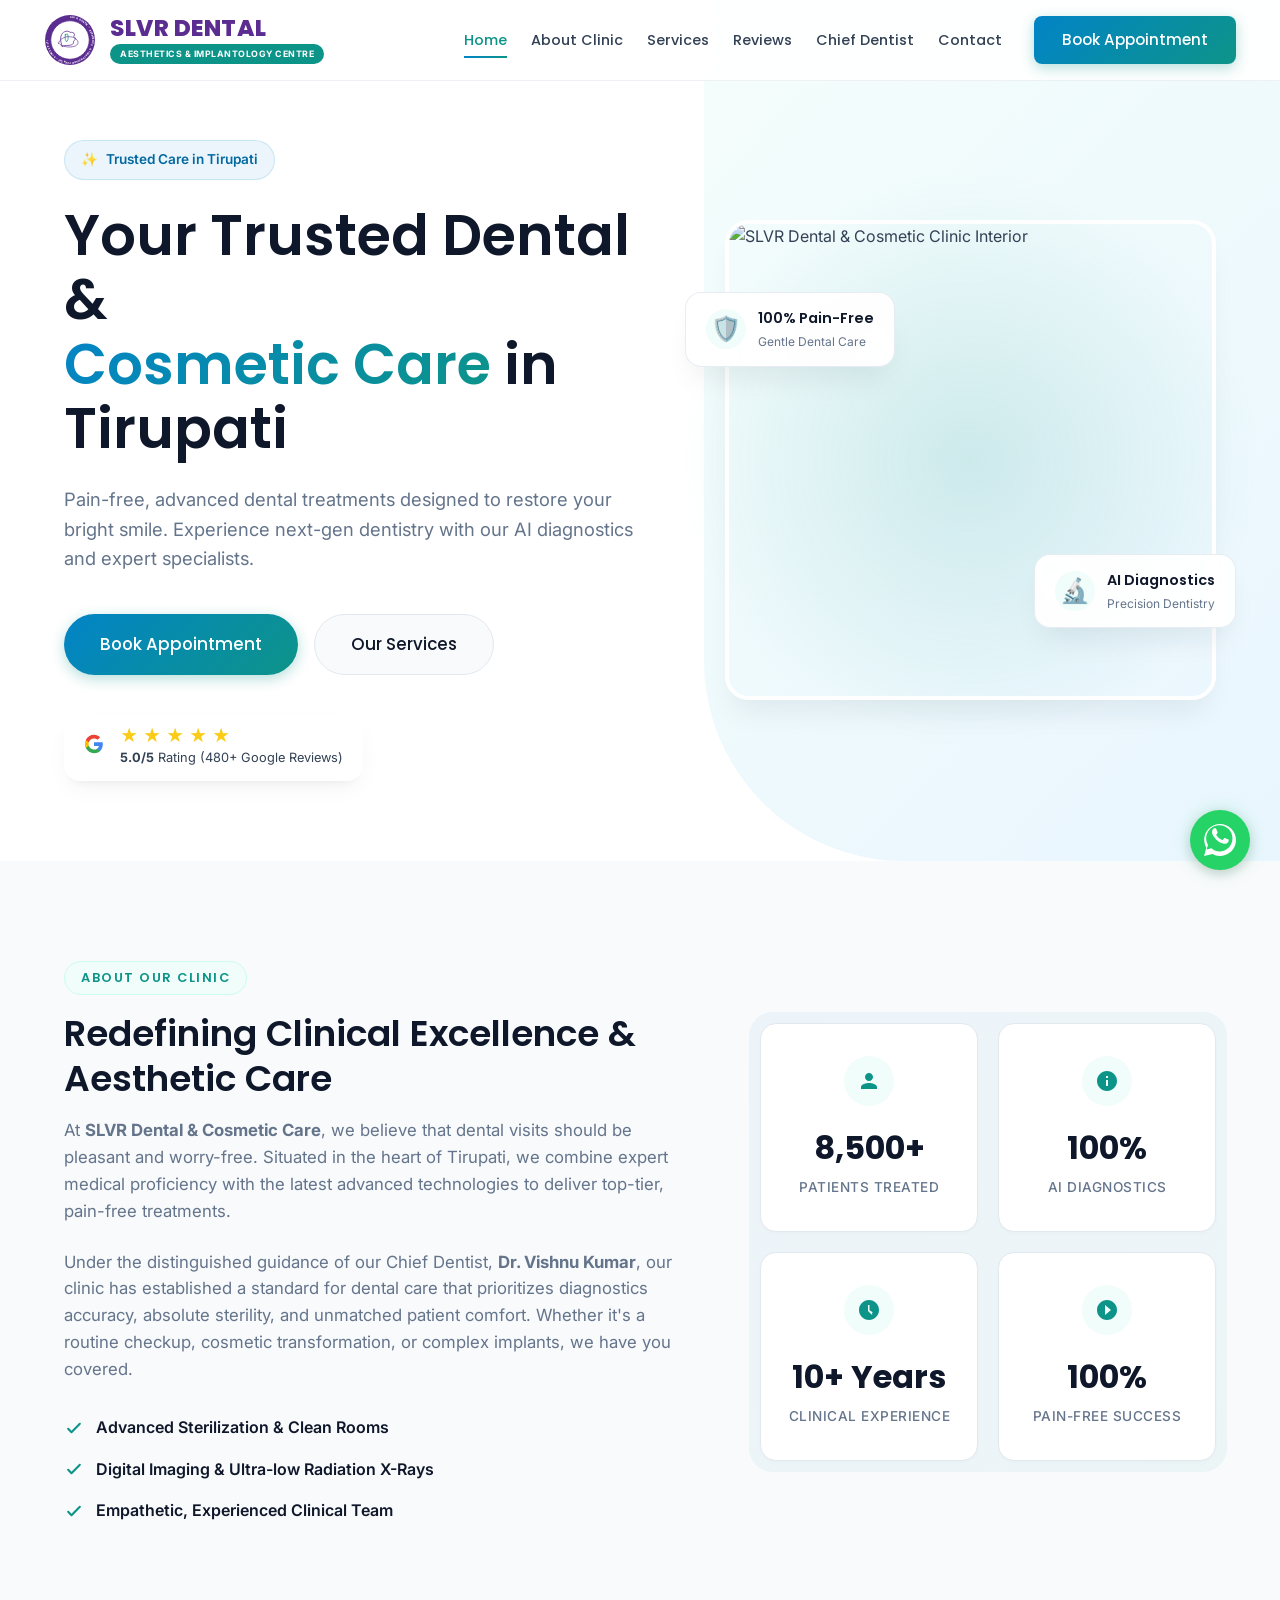
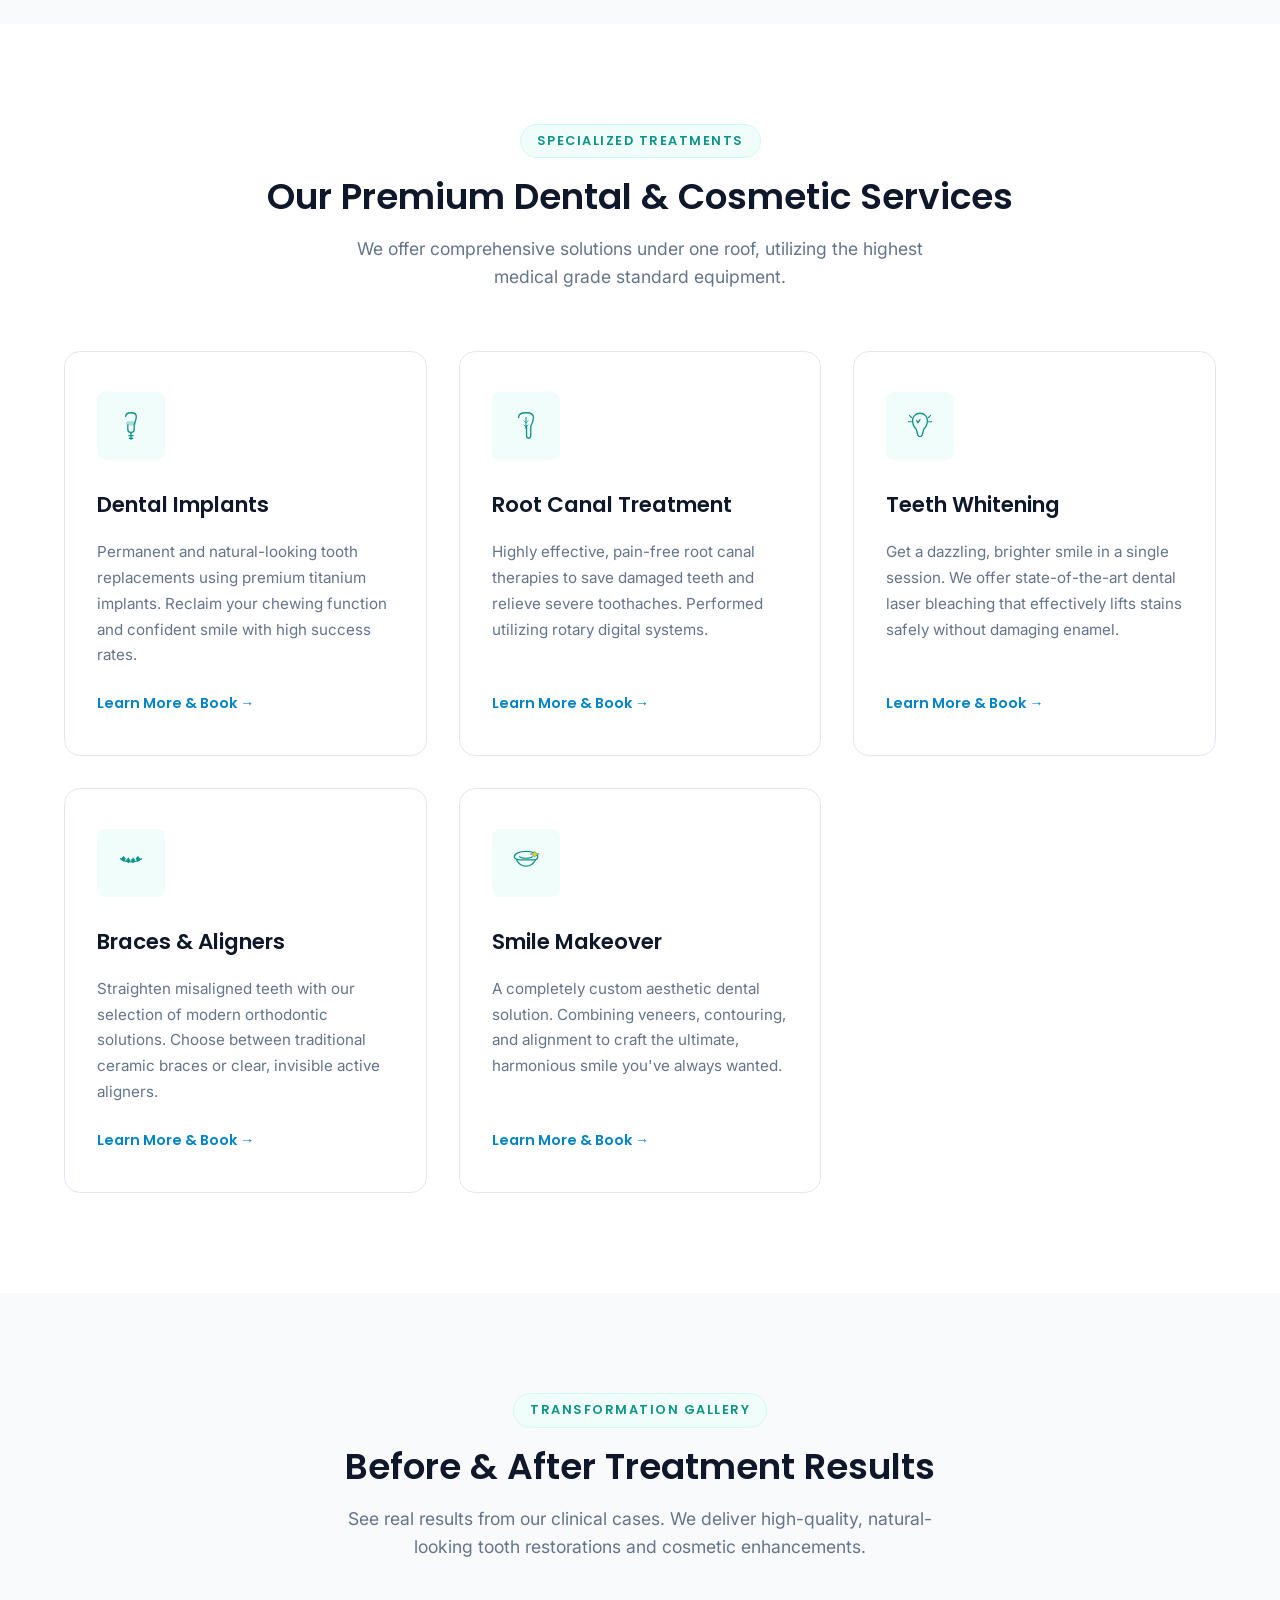
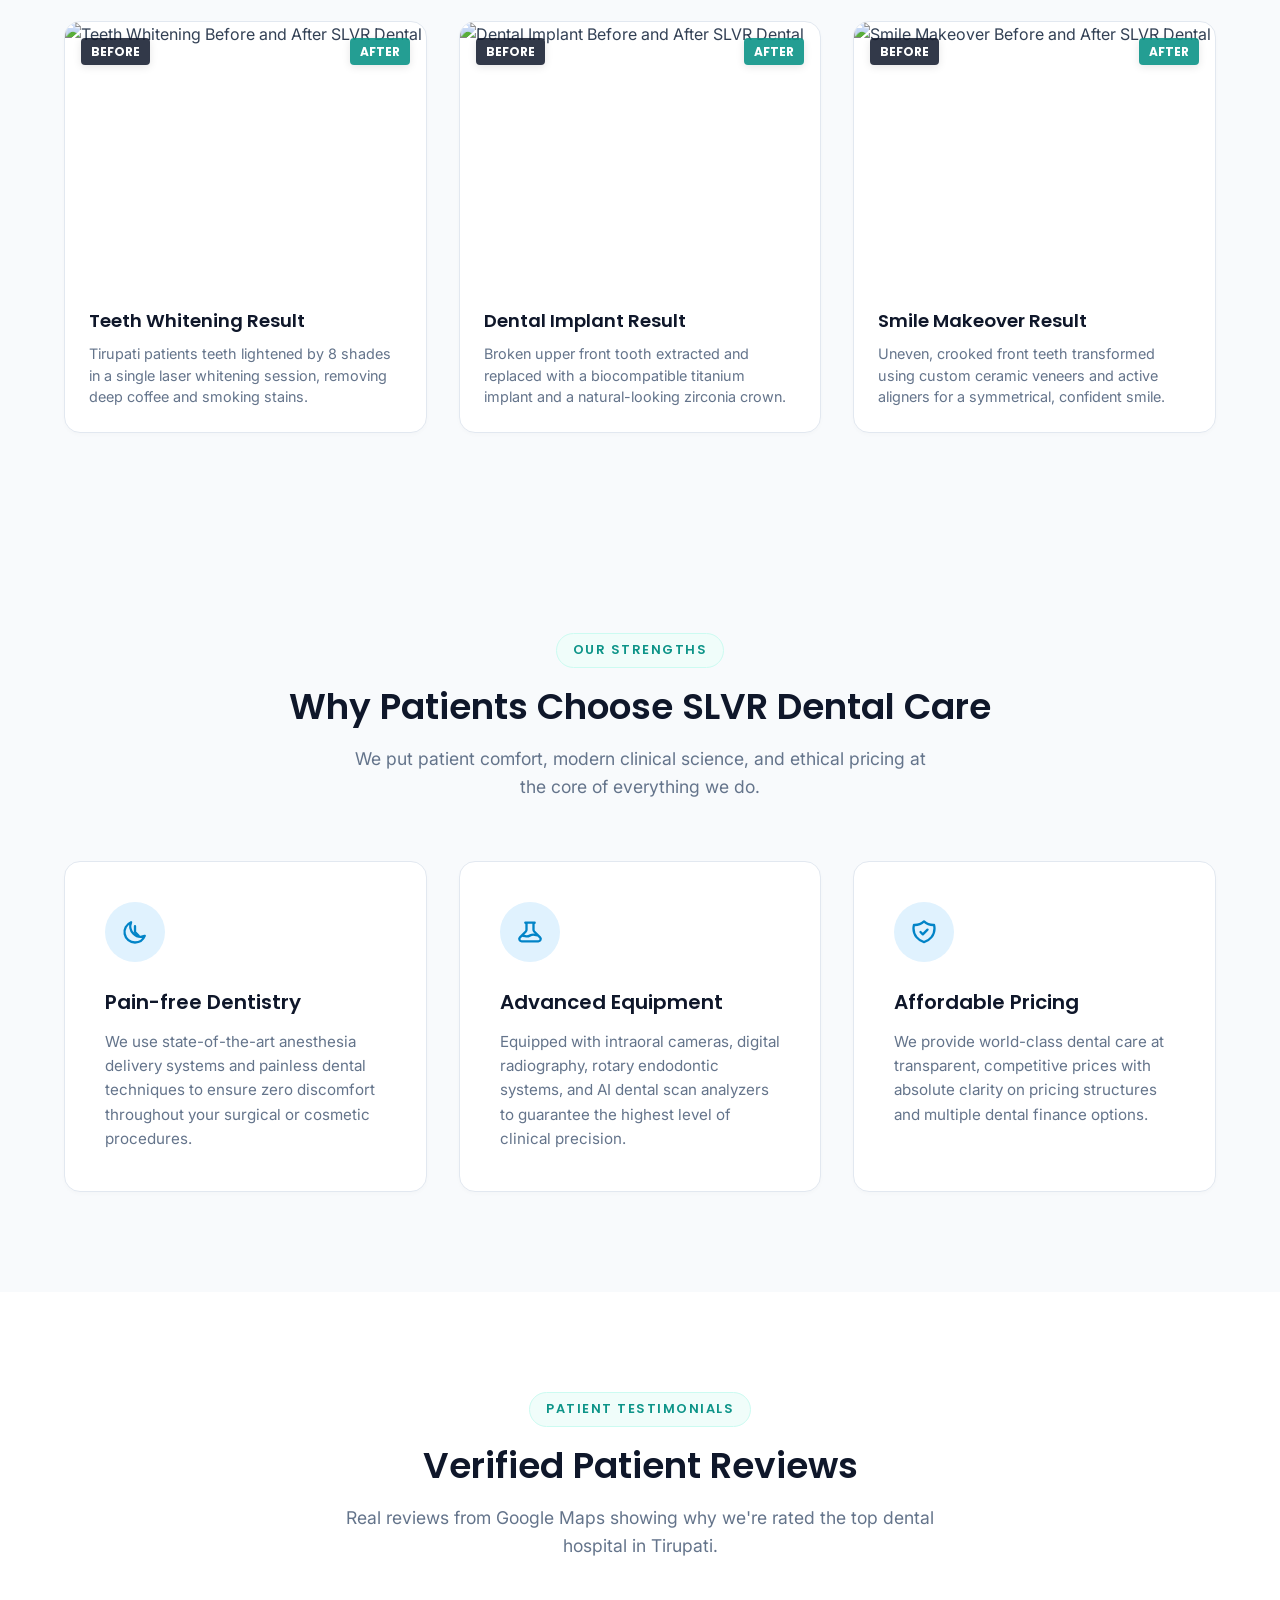
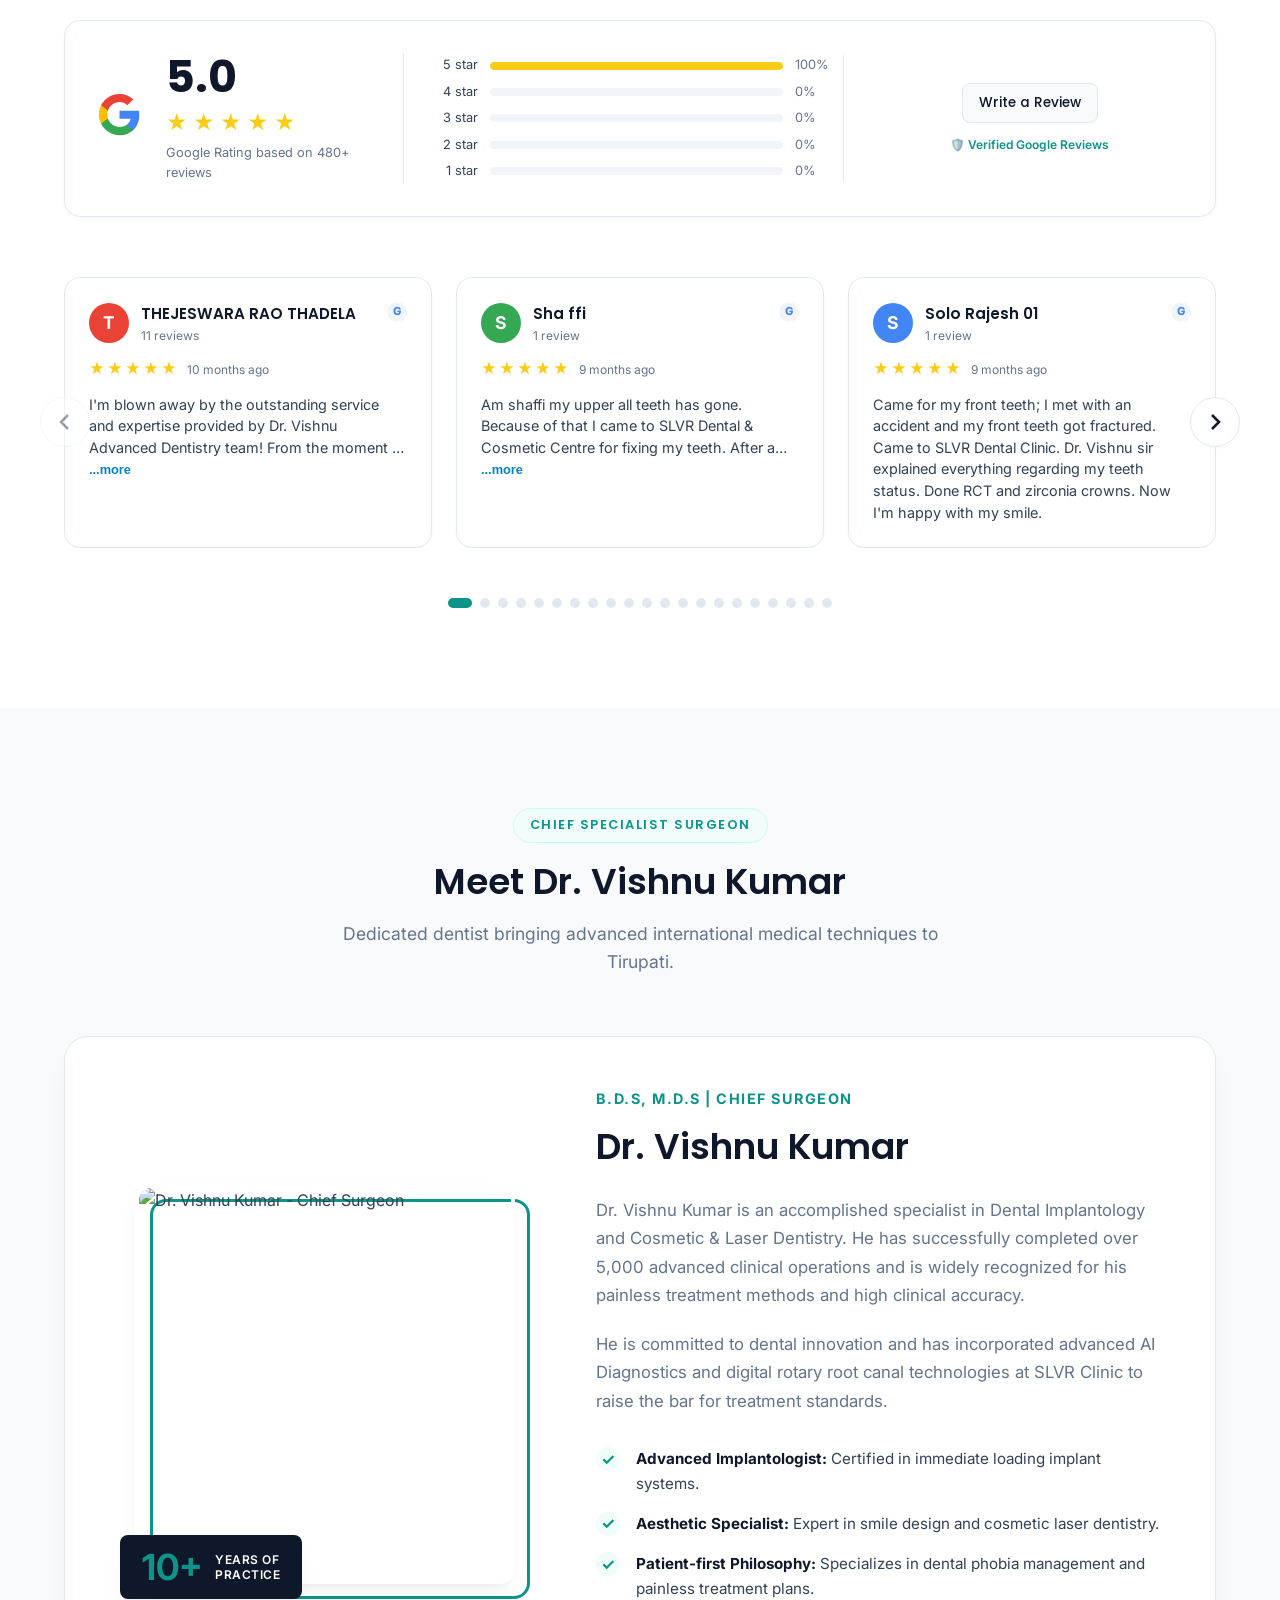
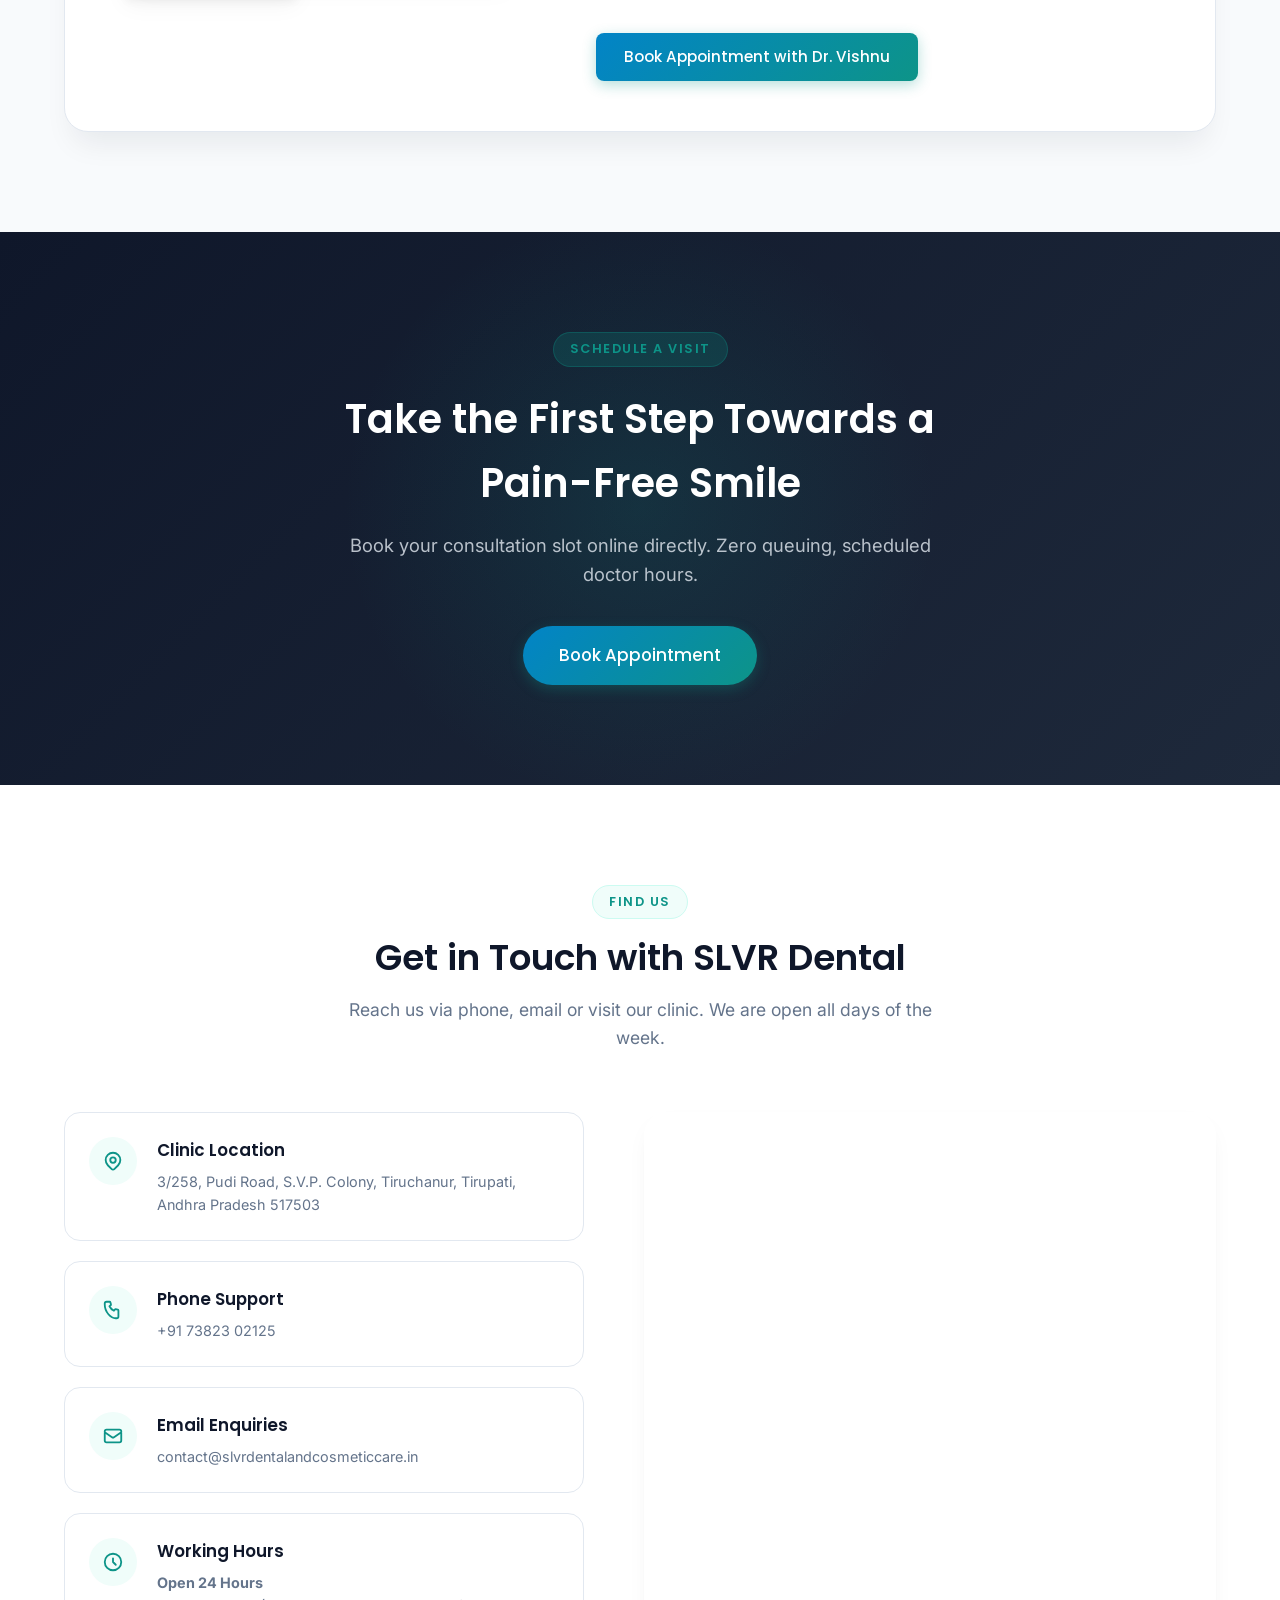
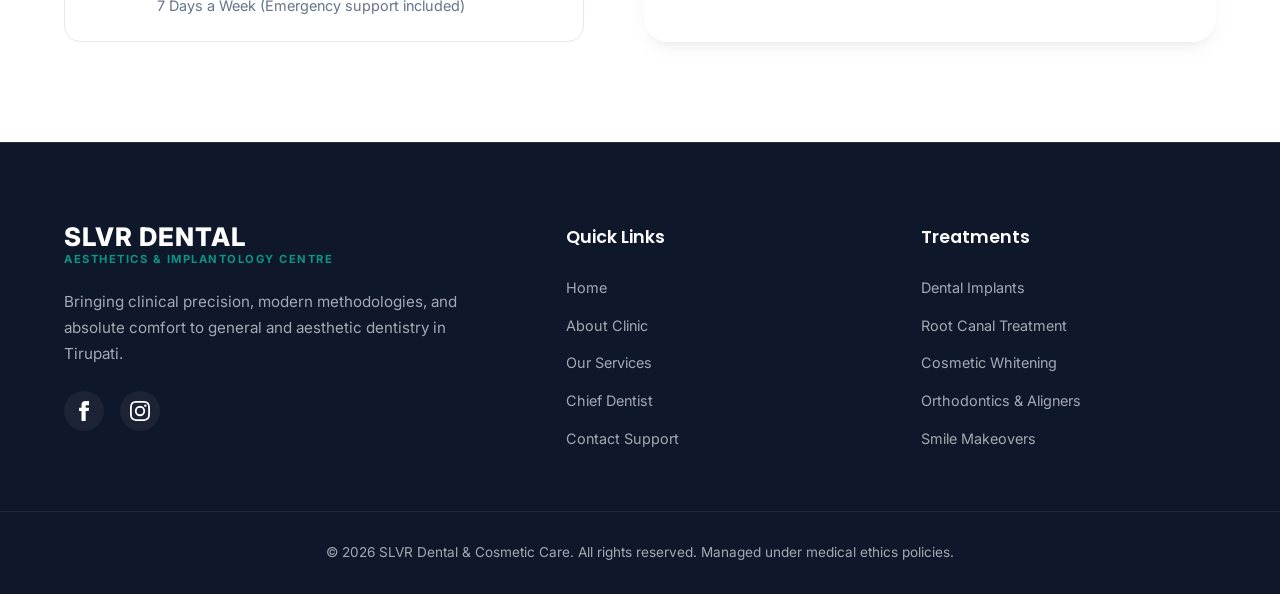
==== index.html @ 088e9ba4 "Add files via upload" ====
<!DOCTYPE html>
<html lang="en">
<head>
    <meta charset="UTF-8">
    <meta name="viewport" content="width=device-width, initial-scale=1.0">
    <title>Best Dental Clinic in Tirupati | SLVR Dental & Cosmetic Care</title>
    
    <!-- SEO Meta Tags -->
    <meta name="description" content="Looking for the best dentist in Tirupati? SLVR Dental and Cosmetic Care provides advanced dental implants, pain-free root canals, teeth whitening, and smile makeovers under Chief Dentist Dr. Vishnu Kumar. Book an appointment today!">
    <meta name="keywords" content="dentist in tirupati, best dental clinic in tirupati, cosmetic dentist near me, teeth whitening tirupati, root canal treatment tirupati, dental implants tirupati, SLVR dental care, Dr Vishnu Kumar, dental hospital tiruchanur">
    <meta name="author" content="SLVR Dental & Cosmetic Care">
    <link rel="canonical" href="https://slvrdentalandcosmeticcare.in/">

    <!-- Open Graph / Facebook -->
    <meta property="og:type" content="website">
    <meta property="og:url" content="https://slvrdentalandcosmeticcare.in/">
    <meta property="og:title" content="Best Dental Clinic in Tirupati | SLVR Dental & Cosmetic Care">
    <meta property="og:description" content="Restore your bright, confident smile with Dr. Vishnu Kumar. Get advanced, pain-free root canal treatment, dental implants, teeth whitening, and cosmetic care in Tirupati.">
    <meta property="og:image" content="assets/images/hero_clinic.png">

    <!-- Twitter -->
    <meta property="twitter:card" content="summary_large_image">
    <meta property="twitter:url" content="https://slvrdentalandcosmeticcare.in/">
    <meta property="twitter:title" content="Best Dental Clinic in Tirupati | SLVR Dental & Cosmetic Care">
    <meta property="twitter:description" content="Restore your bright, confident smile with Dr. Vishnu Kumar. Get advanced, pain-free root canal treatment, dental implants, teeth whitening, and cosmetic care in Tirupati.">
    <meta property="twitter:image" content="assets/images/hero_clinic.png">

    <!-- Google Fonts -->
    <link rel="preconnect" href="https://fonts.googleapis.com">
    <link rel="preconnect" href="https://fonts.gstatic.com" crossorigin>
    <link href="https://fonts.googleapis.com/css2?family=Inter:wght@300;400;500;600;700&family=Poppins:wght@300;400;500;600;700;800&display=swap" rel="stylesheet">

    <!-- Theme Color for Browser -->
    <meta name="theme-color" content="#0d9488">

    <!-- Favicon Mock -->
    <link rel="icon" type="image/png" href="data:image/svg+xml,%3Csvg xmlns='http://www.w3.org/2000/svg' viewBox='0 0 24 24' fill='%230d9488'%3E%3Cpath d='M12 2C6.48 2 2 6.48 2 12s4.48 10 10 10 10-4.48 10-10S17.52 2 12 2zm-1 17.93c-3.95-.49-7-3.85-7-7.93 0-.62.08-1.21.21-1.79L9 15v1c0 1.1.9 2 2 2v1.93zm6.9-2.53c-.26-.81-1-1.4-1.9-1.4h-1v-3c0-.55-.45-1-1-1h-6v-2h2c.55 0 1-.45 1-1V7h2c1.1 0 2-.9 2-2v-.41c2.93 1.19 5 4.06 5 7.41 0 2.08-.8 3.97-2.1 5.39z'/%3E%3C/svg%3E">

    <!-- CSS Stylesheet -->
    <link rel="stylesheet" href="styles.css">

    <!-- JSON-LD LocalBusiness Schema Markup for Local SEO -->
    <script type="application/ld+json">
    {
      "@context": "https://schema.org",
      "@type": "Dentist",
      "name": "SLVR Dental and Cosmetic Care",
      "image": "https://slvrdentalandcosmeticcare.in/assets/images/hero_clinic.png",
      "@id": "https://slvrdentalandcosmeticcare.in/#dentist",
      "url": "https://slvrdentalandcosmeticcare.in/",
      "telephone": "+91 73823 02125",
      "priceRange": "$$",
      "address": {
        "@type": "PostalAddress",
        "streetAddress": "3/258, Pudi Road, S.V.P. Colony, Tiruchanur",
        "addressLocality": "Tirupati",
        "addressRegion": "Andhra Pradesh",
        "postalCode": "517503",
        "addressCountry": "IN"
      },
      "geo": {
        "@type": "GeoCoordinates",
        "latitude": 13.6185897,
        "longitude": 79.4449836
      },
      "openingHoursSpecification": {
        "@type": "OpeningHoursSpecification",
        "dayOfWeek": [
          "Monday",
          "Tuesday",
          "Wednesday",
          "Thursday",
          "Friday",
          "Saturday",
          "Sunday"
        ],
        "opens": "00:00",
        "closes": "23:59"
      },
      "sameAs": [
        "https://www.facebook.com/slvrdental",
        "https://www.instagram.com/slvrdental"
      ]
    }
    </script>
</head>
<body>

    <!-- Header / Sticky Navbar -->
    <header class="navbar-header" id="navbar">
        <div class="nav-container">
            <a href="#home" class="logo-brand" id="logo-link">
                <!-- SVG Custom Professional Seal Logo -->
                <svg class="logo-icon" viewBox="0 0 100 100" xmlns="http://www.w3.org/2000/svg">
                    <defs>
                        <!-- Perfect circle path for text path -->
                        <path id="logo-text-path" d="M 50,8 A 42,42 0 1,1 49.9,8" fill="none" />
                    </defs>
                    
                    <!-- Outer purple border ring -->
                    <circle cx="50" cy="50" r="48" fill="#5c2d91" />
                    
                    <!-- Inner white circle for drawing area -->
                    <circle cx="50" cy="50" r="37" fill="#ffffff" stroke="#5c2d91" stroke-width="1.5" />
                    
                    <!-- Circular text inside purple ring -->
                    <text font-family="'Poppins', sans-serif" font-size="4.95" font-weight="700" fill="#ffffff" letter-spacing="0.45">
                        <textPath href="#logo-text-path" startOffset="0%">SLVR DENTAL • AESTHETICS & IMPLANTOLOGY CENTRE • SINCE 2017 •</textPath>
                    </text>
                    
                    <!-- Combined Profile + Tooth + Swoosh Logo Art -->
                    <g transform="translate(1, 0)">
                        <!-- Profile Silhouette -->
                        <path d="M 34,62 C 32.5,58 31,53 31,48 C 31,39 36,33 44,33 C 46,33 48,34.5 50,35.5 C 52,34.5 54.5,35.5 56.5,37 C 58,39 58,41.5 56,43 C 58,44 59,46 59,48 C 59,50 57,51.5 55.5,52.5 C 56.5,54.5 55.5,56.5 54,58 C 52.5,59.5 48.5,60.5 45,60.5 C 41,60.5 38,60.5 34,62 Z" fill="none" stroke="#5c2d91" stroke-width="1.5" stroke-linecap="round" stroke-linejoin="round" />
                        <!-- Tooth contour inside -->
                        <path d="M 40,40 C 40,38.5 41.5,38.5 42.5,39 C 43.5,38.5 45,38.5 45,40 C 45,43.5 46,46 45,49 C 44.5,51 43.5,52 42.5,53.5 C 41.5,52 40.5,51 40,49 C 39.5,46 40,43.5 40,40 Z" fill="none" stroke="#0d9488" stroke-width="1.5" stroke-linecap="round" stroke-linejoin="round" />
                        <!-- Wrapping Swoosh orbiting front of face -->
                        <path d="M 27,56 C 29,48 40.5,41 53.5,44.5 C 65,48 68.5,57.5 59,61.5 C 49.5,65.5 32.5,63.5 27,56 Z" fill="none" stroke="#5c2d91" stroke-width="1.2" stroke-linecap="round" />
                    </g>
                </svg>
                <div class="logo-text">
                    <span class="logo-main">SLVR DENTAL</span>
                    <span class="logo-sub">Aesthetics & Implantology Centre</span>
                </div>
            </a>

            <!-- Mobile Hamburger Menu Button -->
            <button class="nav-toggle-btn" id="nav-toggle" aria-label="Toggle Menu">
                <span class="hamburger-line"></span>
                <span class="hamburger-line"></span>
                <span class="hamburger-line"></span>
            </button>

            <!-- Navigation Links -->
            <nav class="nav-menu" id="nav-menu">
                <ul class="nav-list">
                    <li><a href="index.html" class="nav-link active">Home</a></li>
                    <li><a href="about.html" class="nav-link">About Clinic</a></li>
                    <li><a href="services.html" class="nav-link">Services</a></li>
                    <li><a href="index.html#reviews" class="nav-link">Reviews</a></li>
                    <li><a href="about.html#doctor" class="nav-link">Chief Dentist</a></li>
                    <li><a href="contact.html" class="nav-link">Contact</a></li>
                </ul>
                <div class="nav-cta">
                    <a href="https://medicares.me/appointments.html?doctorId=doctor-001" class="btn btn-primary nav-book-btn" id="nav-cta-btn">Book Appointment</a>
                </div>
            </nav>
        </div>
    </header>

    <!-- Main Content -->
    <main>
        
        <!-- Hero Section -->
        <section id="home" class="hero-section">
            <div class="container hero-container">
                <div class="hero-content">
                    <div class="hero-badge fade-in-up">
                        <span class="badge-icon">✨</span> Trusted Care in Tirupati
                    </div>
                    <h1 class="hero-title fade-in-up delay-1">
                        Your Trusted Dental & <br><span class="highlight-text">Cosmetic Care</span> in Tirupati
                    </h1>
                    <p class="hero-subtitle fade-in-up delay-2">
                        Pain-free, advanced dental treatments designed to restore your bright smile. Experience next-gen dentistry with our AI diagnostics and expert specialists.
                    </p>
                    <div class="hero-actions fade-in-up delay-3">
                        <a href="https://medicares.me/appointments.html?doctorId=doctor-001" class="btn btn-primary btn-large ripple" id="hero-cta-btn">Book Appointment</a>
                        <a href="#services" class="btn btn-secondary btn-large">Our Services</a>
                    </div>
                    <!-- Google reviews preview badge in Hero -->
                    <div class="hero-rating-badge fade-in-up delay-4">
                        <div class="google-mini-logo">
                            <svg viewBox="0 0 24 24" width="20" height="20" xmlns="http://www.w3.org/2000/svg">
                                <path d="M22.56 12.25c0-.78-.07-1.53-.2-2.25H12v4.26h5.92c-.26 1.37-1.04 2.53-2.21 3.31v2.77h3.57c2.08-1.92 3.28-4.74 3.28-8.09z" fill="#4285F4"/>
                                <path d="M12 23c2.97 0 5.46-.98 7.28-2.66l-3.57-2.77c-.98.66-2.23 1.06-3.71 1.06-2.86 0-5.29-1.93-6.16-4.53H2.18v2.84C3.99 20.53 7.7 23 12 23z" fill="#34A853"/>
                                <path d="M5.84 14.09c-.22-.66-.35-1.36-.35-2.09s.13-1.43.35-2.09V7.06H2.18C1.43 8.55 1 10.22 1 12s.43 3.45 1.18 4.94l2.85-2.22.81-.63z" fill="#FBBC05"/>
                                <path d="M12 5.38c1.62 0 3.06.56 4.21 1.64l3.15-3.15C17.45 2.09 14.97 1 12 1 7.7 1 3.99 3.47 2.18 7.06l3.66 2.84c.87-2.6 3.3-4.52 6.16-4.52z" fill="#EA4335"/>
                            </svg>
                        </div>
                        <div class="mini-rating-info">
                            <div class="stars-container">
                                <span class="star-filled">★</span>
                                <span class="star-filled">★</span>
                                <span class="star-filled">★</span>
                                <span class="star-filled">★</span>
                                <span class="star-filled">★</span>
                            </div>
                            <span class="rating-text"><strong>5.0/5</strong> Rating (480+ Google Reviews)</span>
                        </div>
                    </div>
                </div>
                
                <div class="hero-image-wrapper fade-in-right">
                    <div class="hero-image-bg-glow"></div>
                    <div class="hero-image-container">
                        <!-- Generated high-end clinical photo -->
                        <img src="assets/images/hero_clinic.png" alt="SLVR Dental & Cosmetic Clinic Interior" class="hero-main-img">
                        <!-- Interactive floating badge overlay -->
                        <div class="floating-badge badge-1">
                            <span class="f-badge-icon">🛡️</span>
                            <div class="f-badge-text">
                                <h4>100% Pain-Free</h4>
                                <p>Gentle Dental Care</p>
                            </div>
                        </div>
                        <div class="floating-badge badge-2">
                            <span class="f-badge-icon">🔬</span>
                            <div class="f-badge-text">
                                <h4>AI Diagnostics</h4>
                                <p>Precision Dentistry</p>
                            </div>
                        </div>
                    </div>
                </div>
            </div>
        </section>

        <!-- About Section -->
        <section id="about" class="about-section scroll-reveal">
            <div class="container">
                <div class="about-grid">
                    <div class="about-text-content">
                        <span class="section-tag">About Our Clinic</span>
                        <h2 class="section-title">Redefining Clinical Excellence & Aesthetic Care</h2>
                        <p class="about-para">
                            At <strong>SLVR Dental & Cosmetic Care</strong>, we believe that dental visits should be pleasant and worry-free. Situated in the heart of Tirupati, we combine expert medical proficiency with the latest advanced technologies to deliver top-tier, pain-free treatments.
                        </p>
                        <p class="about-para">
                            Under the distinguished guidance of our Chief Dentist, <strong>Dr. Vishnu Kumar</strong>, our clinic has established a standard for dental care that prioritizes diagnostics accuracy, absolute sterility, and unmatched patient comfort. Whether it's a routine checkup, cosmetic transformation, or complex implants, we have you covered.
                        </p>
                        <div class="about-features">
                            <div class="about-feature-item">
                                <svg class="feat-icon" fill="none" stroke="currentColor" viewBox="0 0 24 24" xmlns="http://www.w3.org/2000/svg"><path stroke-linecap="round" stroke-linejoin="round" stroke-width="2.5" d="M5 13l4 4L19 7"></path></svg>
                                <span>Advanced Sterilization & Clean Rooms</span>
                            </div>
                            <div class="about-feature-item">
                                <svg class="feat-icon" fill="none" stroke="currentColor" viewBox="0 0 24 24" xmlns="http://www.w3.org/2000/svg"><path stroke-linecap="round" stroke-linejoin="round" stroke-width="2.5" d="M5 13l4 4L19 7"></path></svg>
                                <span>Digital Imaging & Ultra-low Radiation X-Rays</span>
                            </div>
                            <div class="about-feature-item">
                                <svg class="feat-icon" fill="none" stroke="currentColor" viewBox="0 0 24 24" xmlns="http://www.w3.org/2000/svg"><path stroke-linecap="round" stroke-linejoin="round" stroke-width="2.5" d="M5 13l4 4L19 7"></path></svg>
                                <span>Empathetic, Experienced Clinical Team</span>
                            </div>
                        </div>
                    </div>
                    
                    <div class="about-stats-container">
                        <div class="stats-card-bg"></div>
                        <div class="stats-grid">
                            <!-- Stat Item 1 -->
                            <div class="stat-card" data-stat-target="8500" data-stat-suffix="+">
                                <div class="stat-icon-wrapper">
                                    <svg viewBox="0 0 24 24" class="stat-icon" xmlns="http://www.w3.org/2000/svg">
                                        <path d="M12 12c2.21 0 4-1.79 4-4s-1.79-4-4-4-4 1.79-4 4 1.79 4 4 4zm0 2c-2.67 0-8 1.34-8 4v2h16v-2c0-2.66-5.33-4-8-4z" fill="currentColor"/>
                                    </svg>
                                </div>
                                <h3 class="stat-number">0</h3>
                                <p class="stat-title">Patients Treated</p>
                            </div>
                            
                            <!-- Stat Item 2 -->
                            <div class="stat-card" data-stat-target="100" data-stat-suffix="%">
                                <div class="stat-icon-wrapper">
                                    <svg viewBox="0 0 24 24" class="stat-icon" xmlns="http://www.w3.org/2000/svg">
                                        <path d="M12 2C6.48 2 2 6.48 2 12s4.48 10 10 10 10-4.48 10-10S17.52 2 12 2zm1 15h-2v-6h2v6zm0-8h-2V7h2v2z" fill="currentColor"/>
                                    </svg>
                                </div>
                                <h3 class="stat-number">0</h3>
                                <p class="stat-title">AI Diagnostics</p>
                            </div>
                            
                            <!-- Stat Item 3 -->
                            <div class="stat-card" data-stat-target="10" data-stat-suffix="+ Years">
                                <div class="stat-icon-wrapper">
                                    <svg viewBox="0 0 24 24" class="stat-icon" xmlns="http://www.w3.org/2000/svg">
                                        <path d="M11.99 2C6.47 2 2 6.48 2 12s4.47 10 9.99 10C17.52 22 22 17.52 22 12S17.52 2 11.99 2zm3.3 15.3L11 13V7h1.5v5.25l3.22 1.92-.73 1.13z" fill="currentColor"/>
                                    </svg>
                                </div>
                                <h3 class="stat-number">0</h3>
                                <p class="stat-title">Clinical Experience</p>
                            </div>

                            <!-- Stat Item 4 -->
                            <div class="stat-card" data-stat-target="100" data-stat-suffix="%">
                                <div class="stat-icon-wrapper">
                                    <svg viewBox="0 0 24 24" class="stat-icon" xmlns="http://www.w3.org/2000/svg">
                                        <path d="M12 22c5.52 0 10-4.48 10-10S17.52 2 12 2 2 6.48 2 12s4.48 10 10 10zm-2-15l6 5-6 5V7z" fill="currentColor"/>
                                    </svg>
                                </div>
                                <h3 class="stat-number">0</h3>
                                <p class="stat-title">Pain-free Success</p>
                            </div>
                        </div>
                    </div>
                </div>
            </div>
        </section>

        <!-- Services Section -->
        <section id="services" class="services-section scroll-reveal">
            <div class="container">
                <div class="section-header">
                    <span class="section-tag">Specialized Treatments</span>
                    <h2 class="section-title">Our Premium Dental & Cosmetic Services</h2>
                    <p class="section-subtitle">We offer comprehensive solutions under one roof, utilizing the highest medical grade standard equipment.</p>
                </div>
                
                <div class="services-grid">
                    <!-- Service Card 1 -->
                    <div class="service-card">
                        <div class="service-icon-bg">
                            <!-- Dental Implant SVG -->
                            <svg class="service-icon" viewBox="0 0 64 64" fill="none" stroke="currentColor" xmlns="http://www.w3.org/2000/svg">
                                <path stroke-linecap="round" stroke-linejoin="round" stroke-width="2.5" d="M22 14c0-4 3-7 10-7s10 3 10 7c0 8-4 12-4 16v8M26 30v8c0 4 2 6 6 6s6-2 6-6v-8" />
                                <path stroke-linecap="round" stroke-linejoin="round" stroke-width="2.5" d="M32 44v13M28 50h8M29 55h6" />
                                <rect x="24" y="24" width="16" height="6" rx="2" fill="currentColor" opacity="0.3" stroke="currentColor" stroke-width="2" />
                            </svg>
                        </div>
                        <h3 class="service-card-title">Dental Implants</h3>
                        <p class="service-card-desc">
                            Permanent and natural-looking tooth replacements using premium titanium implants. Reclaim your chewing function and confident smile with high success rates.
                        </p>
                        <a href="https://medicares.me/appointments.html?doctorId=doctor-001" class="service-link">Learn More & Book →</a>
                    </div>
                    
                    <!-- Service Card 2 -->
                    <div class="service-card">
                        <div class="service-icon-bg">
                            <!-- Root Canal SVG -->
                            <svg class="service-icon" viewBox="0 0 64 64" fill="none" stroke="currentColor" xmlns="http://www.w3.org/2000/svg">
                                <path stroke-linecap="round" stroke-linejoin="round" stroke-width="2.5" d="M18 16c0-6 4-9 14-9s14 3 14 9c0 8-3 12-5 16v18c0 3-1 5-4 5s-4-2-4-5V32" />
                                <path stroke-linecap="round" stroke-linejoin="round" stroke-width="2" d="M32 16v20" />
                                <path stroke-linecap="round" stroke-linejoin="round" stroke-width="1.5" d="M28 22l4 4 4-4M28 30l4 4 4-4" />
                            </svg>
                        </div>
                        <h3 class="service-card-title">Root Canal Treatment</h3>
                        <p class="service-card-desc">
                            Highly effective, pain-free root canal therapies to save damaged teeth and relieve severe toothaches. Performed utilizing rotary digital systems.
                        </p>
                        <a href="https://medicares.me/appointments.html?doctorId=doctor-001" class="service-link">Learn More & Book →</a>
                    </div>
                    
                    <!-- Service Card 3 -->
                    <div class="service-card">
                        <div class="service-icon-bg">
                            <!-- Teeth Whitening SVG -->
                            <svg class="service-icon" viewBox="0 0 64 64" fill="none" stroke="currentColor" xmlns="http://www.w3.org/2000/svg">
                                <path stroke-linecap="round" stroke-linejoin="round" stroke-width="2.5" d="M32 8c-8 0-14 6-14 14 0 6 3 12 7 16l3 11c1 2 2 3 4 3s3-1 4-3l3-11c4-4 7-10 7-16 0-8-6-14-14-14z" />
                                <path stroke-linecap="round" stroke-linejoin="round" stroke-width="2" d="M12 12l4 4M52 12l-4 4M10 24h6M54 24h-6" fill="currentColor" />
                                <path stroke-linecap="round" stroke-linejoin="round" stroke-width="2.5" d="M26 22l2 4 4-6" />
                            </svg>
                        </div>
                        <h3 class="service-card-title">Teeth Whitening</h3>
                        <p class="service-card-desc">
                            Get a dazzling, brighter smile in a single session. We offer state-of-the-art dental laser bleaching that effectively lifts stains safely without damaging enamel.
                        </p>
                        <a href="https://medicares.me/appointments.html?doctorId=doctor-001" class="service-link">Learn More & Book →</a>
                    </div>
                    
                    <!-- Service Card 4 -->
                    <div class="service-card">
                        <div class="service-icon-bg">
                            <!-- Braces & Aligners SVG -->
                            <svg class="service-icon" viewBox="0 0 64 64" fill="none" stroke="currentColor" xmlns="http://www.w3.org/2000/svg">
                                <path stroke-linecap="round" stroke-linejoin="round" stroke-width="2.5" d="M12 24c6 4 14 6 20 6s14-2 20-6" />
                                <path stroke-linecap="round" stroke-linejoin="round" stroke-width="2.5" d="M18 20v8M27 23v8M36 23v8M45 20v8" />
                                <rect x="15" y="22" width="6" height="4" rx="1" fill="currentColor" stroke="currentColor" stroke-width="1.5"/>
                                <rect x="24" y="25" width="6" height="4" rx="1" fill="currentColor" stroke="currentColor" stroke-width="1.5"/>
                                <rect x="33" y="25" width="6" height="4" rx="1" fill="currentColor" stroke="currentColor" stroke-width="1.5"/>
                                <rect x="42" y="22" width="6" height="4" rx="1" fill="currentColor" stroke="currentColor" stroke-width="1.5"/>
                            </svg>
                        </div>
                        <h3 class="service-card-title">Braces & Aligners</h3>
                        <p class="service-card-desc">
                            Straighten misaligned teeth with our selection of modern orthodontic solutions. Choose between traditional ceramic braces or clear, invisible active aligners.
                        </p>
                        <a href="https://medicares.me/appointments.html?doctorId=doctor-001" class="service-link">Learn More & Book →</a>
                    </div>
                    
                    <!-- Service Card 5 -->
                    <div class="service-card">
                        <div class="service-icon-bg">
                            <!-- Smile Makeover SVG -->
                            <svg class="service-icon" viewBox="0 0 64 64" fill="none" stroke="currentColor" xmlns="http://www.w3.org/2000/svg">
                                <path stroke-linecap="round" stroke-linejoin="round" stroke-width="2.5" d="M14 26c4 8 10 12 18 12s14-4 18-12" />
                                <path stroke-linecap="round" stroke-linejoin="round" stroke-width="2.5" d="M10 20c0-6 10-10 22-10s22 4 22 10c0 4-4 6-8 6H20c-4 0-10-2-10-6z" />
                                <path stroke-linecap="round" stroke-linejoin="round" stroke-width="2" d="M20 20s2 3 12 3 12-3 12-3" />
                                <path d="M48 10 L52 14 L57 15 L52 17 L48 21 L45 17 L40 15 L45 14 Z" fill="#facc15" />
                            </svg>
                        </div>
                        <h3 class="service-card-title">Smile Makeover</h3>
                        <p class="service-card-desc">
                            A completely custom aesthetic dental solution. Combining veneers, contouring, and alignment to craft the ultimate, harmonious smile you've always wanted.
                        </p>
                        <a href="https://medicares.me/appointments.html?doctorId=doctor-001" class="service-link">Learn More & Book →</a>
                    </div>
                </div>
            </div>
        </section>

        <!-- Before/After Results Gallery Section -->
        <section id="gallery" class="gallery-section scroll-reveal">
            <div class="container">
                <div class="section-header">
                    <span class="section-tag">Transformation Gallery</span>
                    <h2 class="section-title">Before & After Treatment Results</h2>
                    <p class="section-subtitle">See real results from our clinical cases. We deliver high-quality, natural-looking tooth restorations and cosmetic enhancements.</p>
                </div>
                <div class="gallery-grid">
                    <!-- Gallery Item 1 -->
                    <div class="gallery-item">
                        <div class="gallery-img-container">
                            <img src="assets/images/whitening_before_after.png" alt="Teeth Whitening Before and After SLVR Dental" loading="lazy">
                            <div class="gallery-badges">
                                <span class="badge-before">Before</span>
                                <span class="badge-after">After</span>
                            </div>
                        </div>
                        <div class="gallery-info">
                            <h3>Teeth Whitening Result</h3>
                            <p>Tirupati patients teeth lightened by 8 shades in a single laser whitening session, removing deep coffee and smoking stains.</p>
                        </div>
                    </div>
                    
                    <!-- Gallery Item 2 -->
                    <div class="gallery-item">
                        <div class="gallery-img-container">
                            <img src="assets/images/implant_before_after.png" alt="Dental Implant Before and After SLVR Dental" loading="lazy">
                            <div class="gallery-badges">
                                <span class="badge-before">Before</span>
                                <span class="badge-after">After</span>
                            </div>
                        </div>
                        <div class="gallery-info">
                            <h3>Dental Implant Result</h3>
                            <p>Broken upper front tooth extracted and replaced with a biocompatible titanium implant and a natural-looking zirconia crown.</p>
                        </div>
                    </div>
                    
                    <!-- Gallery Item 3 -->
                    <div class="gallery-item">
                        <div class="gallery-img-container">
                            <img src="assets/images/makeover_before_after.png" alt="Smile Makeover Before and After SLVR Dental" loading="lazy">
                            <div class="gallery-badges">
                                <span class="badge-before">Before</span>
                                <span class="badge-after">After</span>
                            </div>
                        </div>
                        <div class="gallery-info">
                            <h3>Smile Makeover Result</h3>
                            <p>Uneven, crooked front teeth transformed using custom ceramic veneers and active aligners for a symmetrical, confident smile.</p>
                        </div>
                    </div>
                </div>
            </div>
        </section>

        <!-- Why Choose Us Section -->
        <section id="why-choose-us" class="why-section scroll-reveal">
            <div class="container">
                <div class="section-header">
                    <span class="section-tag">Our Strengths</span>
                    <h2 class="section-title">Why Patients Choose SLVR Dental Care</h2>
                    <p class="section-subtitle">We put patient comfort, modern clinical science, and ethical pricing at the core of everything we do.</p>
                </div>
                
                <div class="why-grid">
                    <!-- Why Item 1 -->
                    <div class="why-card">
                        <div class="why-icon-box">
                            <!-- Feather/Numbing SVG (Pain-free) -->
                            <svg class="why-card-icon" viewBox="0 0 24 24" fill="none" stroke="currentColor" stroke-width="2" xmlns="http://www.w3.org/2000/svg">
                                <path stroke-linecap="round" stroke-linejoin="round" d="M20.354 15.354A9 9 0 018.646 3.646 9.003 9.003 0 0012 21a9.003 9.003 0 008.354-5.646z" />
                                <path stroke-linecap="round" stroke-linejoin="round" d="M12 7v5l3 3" />
                            </svg>
                        </div>
                        <h3>Pain-free Dentistry</h3>
                        <p>We use state-of-the-art anesthesia delivery systems and painless dental techniques to ensure zero discomfort throughout your surgical or cosmetic procedures.</p>
                    </div>

                    <!-- Why Item 2 -->
                    <div class="why-card">
                        <div class="why-icon-box">
                            <!-- Microscope/Scanner SVG (Advanced Equipment) -->
                            <svg class="why-card-icon" viewBox="0 0 24 24" fill="none" stroke="currentColor" stroke-width="2" xmlns="http://www.w3.org/2000/svg">
                                <path stroke-linecap="round" stroke-linejoin="round" d="M19.428 15.428a2 2 0 00-1.022-.547l-2.387-.477a6 6 0 00-3.86.517l-.318.158a6 6 0 01-3.86.517L6.05 15.21a2 2 0 00-1.806.547M8 4h8l-1 1v5.172a2 2 0 00.586 1.414l5 5c1.26 1.26.367 3.414-1.415 3.414H4.828c-1.782 0-2.674-2.154-1.414-3.414l5-5A2 2 0 009 10.172V5L8 4z" />
                            </svg>
                        </div>
                        <h3>Advanced Equipment</h3>
                        <p>Equipped with intraoral cameras, digital radiography, rotary endodontic systems, and AI dental scan analyzers to guarantee the highest level of clinical precision.</p>
                    </div>

                    <!-- Why Item 3 -->
                    <div class="why-card">
                        <div class="why-icon-box">
                            <!-- Wallet/Shield SVG (Affordable Pricing) -->
                            <svg class="why-card-icon" viewBox="0 0 24 24" fill="none" stroke="currentColor" stroke-width="2" xmlns="http://www.w3.org/2000/svg">
                                <path stroke-linecap="round" stroke-linejoin="round" d="M9 12l2 2 4-4m5.618-4.016A11.955 11.955 0 0112 2.944a11.955 11.955 0 01-8.618 3.04A12.02 12.02 0 003 9c0 5.591 3.824 10.29 9 11.622 5.176-1.332 9-6.03 9-11.622 0-1.042-.133-2.052-.382-3.016z" />
                            </svg>
                        </div>
                        <h3>Affordable Pricing</h3>
                        <p>We provide world-class dental care at transparent, competitive prices with absolute clarity on pricing structures and multiple dental finance options.</p>
                    </div>
                </div>
            </div>
        </section>

        <!-- Reviews & Ratings Section -->
        <section id="reviews" class="reviews-section scroll-reveal">
            <div class="container">
                <div class="section-header">
                    <span class="section-tag">Patient Testimonials</span>
                    <h2 class="section-title">Verified Patient Reviews</h2>
                    <p class="section-subtitle">Real reviews from Google Maps showing why we're rated the top dental hospital in Tirupati.</p>
                </div>

                <!-- Google Rating Scorecard widget -->
                <div class="google-scorecard">
                    <div class="scorecard-left">
                        <div class="google-big-logo">
                            <!-- Custom SVG Google Logo -->
                            <svg viewBox="0 0 24 24" width="45" height="45" xmlns="http://www.w3.org/2000/svg">
                                <path d="M22.56 12.25c0-.78-.07-1.53-.2-2.25H12v4.26h5.92c-.26 1.37-1.04 2.53-2.21 3.31v2.77h3.57c2.08-1.92 3.28-4.74 3.28-8.09z" fill="#4285F4"/>
                                <path d="M12 23c2.97 0 5.46-.98 7.28-2.66l-3.57-2.77c-.98.66-2.23 1.06-3.71 1.06-2.86 0-5.29-1.93-6.16-4.53H2.18v2.84C3.99 20.53 7.7 23 12 23z" fill="#34A853"/>
                                <path d="M5.84 14.09c-.22-.66-.35-1.36-.35-2.09s.13-1.43.35-2.09V7.06H2.18C1.43 8.55 1 10.22 1 12s.43 3.45 1.18 4.94l2.85-2.22.81-.63z" fill="#FBBC05"/>
                                <path d="M12 5.38c1.62 0 3.06.56 4.21 1.64l3.15-3.15C17.45 2.09 14.97 1 12 1 7.7 1 3.99 3.47 2.18 7.06l3.66 2.84c.87-2.6 3.3-4.52 6.16-4.52z" fill="#EA4335"/>
                            </svg>
                        </div>
                        <div class="scorecard-info">
                            <h3 class="scorecard-num">5.0</h3>
                            <div class="scorecard-stars">
                                <span class="star-filled">★</span>
                                <span class="star-filled">★</span>
                                <span class="star-filled">★</span>
                                <span class="star-filled">★</span>
                                <span class="star-filled">★</span>
                            </div>
                            <p class="scorecard-count">Google Rating based on 480+ reviews</p>
                        </div>
                    </div>
                    
                    <div class="scorecard-center">
                        <!-- Rating breakdown bars -->
                        <div class="rating-bar-row">
                            <span class="bar-label">5 star</span>
                            <div class="bar-outer"><div class="bar-inner" style="width: 100%"></div></div>
                            <span class="bar-percent">100%</span>
                        </div>
                        <div class="rating-bar-row">
                            <span class="bar-label">4 star</span>
                            <div class="bar-outer"><div class="bar-inner" style="width: 0%"></div></div>
                            <span class="bar-percent">0%</span>
                        </div>
                        <div class="rating-bar-row">
                            <span class="bar-label">3 star</span>
                            <div class="bar-outer"><div class="bar-inner" style="width: 0%"></div></div>
                            <span class="bar-percent">0%</span>
                        </div>
                        <div class="rating-bar-row">
                            <span class="bar-label">2 star</span>
                            <div class="bar-outer"><div class="bar-inner" style="width: 0%"></div></div>
                            <span class="bar-percent">0%</span>
                        </div>
                        <div class="rating-bar-row">
                            <span class="bar-label">1 star</span>
                            <div class="bar-outer"><div class="bar-inner" style="width: 0%"></div></div>
                            <span class="bar-percent">0%</span>
                        </div>
                    </div>

                    <div class="scorecard-right">
                        <a href="https://medicares.me/appointments.html?doctorId=doctor-001" class="btn btn-secondary btn-small">Write a Review</a>
                        <span class="verify-badge">🛡️ Verified Google Reviews</span>
                    </div>
                </div>

                <!-- Reviews Carousel Slider -->
                <div class="carousel-container">
                    <button class="carousel-nav prev" id="carousel-prev" aria-label="Previous Review">
                        <svg viewBox="0 0 24 24" width="24" height="24" fill="none" stroke="currentColor" stroke-width="2.5"><path d="M15 19l-7-7 7-7"/></svg>
                    </button>
                    
                    <div class="carousel-track-wrapper">
                        <div class="carousel-track" id="carousel-track">
                            <!-- Review Card 1: THEJESWARA RAO THADELA -->
                            <div class="review-card">
                                <div class="review-header">
                                    <div class="review-user-avatar bg-color-1">T</div>
                                    <div class="review-user-info">
                                        <h4 class="review-user-name">THEJESWARA RAO THADELA</h4>
                                        <p class="review-user-meta">11 reviews</p>
                                    </div>
                                    <span class="google-g-badge">G</span>
                                </div>
                                <div class="review-stars">
                                    <span class="star-filled">★</span>
                                    <span class="star-filled">★</span>
                                    <span class="star-filled">★</span>
                                    <span class="star-filled">★</span>
                                    <span class="star-filled">★</span>
                                    <span class="review-date">10 months ago</span>
                                </div>
                                <div class="review-body-text expanded-parent">
                                    <p class="review-text-node">I'm blown away by the outstanding service and expertise provided by Dr. Vishnu Advanced Dentistry team! From the moment I stepped into their clinic, the staff treated me with extreme care and clinical professionalism.</p>
                                    <button class="review-expand-btn">...more</button>
                                </div>
                            </div>
                            
                            <!-- Review Card 2: Sha ffi -->
                            <div class="review-card">
                                <div class="review-header">
                                    <div class="review-user-avatar bg-color-2">S</div>
                                    <div class="review-user-info">
                                        <h4 class="review-user-name">Sha ffi</h4>
                                        <p class="review-user-meta">1 review</p>
                                    </div>
                                    <span class="google-g-badge">G</span>
                                </div>
                                <div class="review-stars">
                                    <span class="star-filled">★</span>
                                    <span class="star-filled">★</span>
                                    <span class="star-filled">★</span>
                                    <span class="star-filled">★</span>
                                    <span class="star-filled">★</span>
                                    <span class="review-date">9 months ago</span>
                                </div>
                                <div class="review-body-text expanded-parent">
                                    <p class="review-text-node">Am shaffi my upper all teeth has gone. Because of that I came to SLVR Dental & Cosmetic Centre for fixing my teeth. After a complete examination n investigations, Dr. Vishnu sir has explained me everything clearly.</p>
                                    <button class="review-expand-btn">...more</button>
                                </div>
                            </div>
                            
                            <!-- Review Card 3: Solo Rajesh 01 -->
                            <div class="review-card">
                                <div class="review-header">
                                    <div class="review-user-avatar bg-color-3">S</div>
                                    <div class="review-user-info">
                                        <h4 class="review-user-name">Solo Rajesh 01</h4>
                                        <p class="review-user-meta">1 review</p>
                                    </div>
                                    <span class="google-g-badge">G</span>
                                </div>
                                <div class="review-stars">
                                    <span class="star-filled">★</span>
                                    <span class="star-filled">★</span>
                                    <span class="star-filled">★</span>
                                    <span class="star-filled">★</span>
                                    <span class="star-filled">★</span>
                                    <span class="review-date">9 months ago</span>
                                </div>
                                <div class="review-body-text">
                                    <p>Came for my front teeth; I met with an accident and my front teeth got fractured. Came to SLVR Dental Clinic. Dr. Vishnu sir explained everything regarding my teeth status. Done RCT and zirconia crowns. Now I'm happy with my smile.</p>
                                </div>
                            </div>
                            
                            <!-- Review Card 4: Chiranjivi maasi -->
                            <div class="review-card">
                                <div class="review-header">
                                    <div class="review-user-avatar bg-color-4">C</div>
                                    <div class="review-user-info">
                                        <h4 class="review-user-name">Chiranjivi maasi</h4>
                                        <p class="review-user-meta">Local Guide</p>
                                    </div>
                                    <span class="google-g-badge">G</span>
                                </div>
                                <div class="review-stars">
                                    <span class="star-filled">★</span>
                                    <span class="star-filled">★</span>
                                    <span class="star-filled">★</span>
                                    <span class="star-filled">★</span>
                                    <span class="star-filled">★</span>
                                    <span class="review-date">11 months ago</span>
                                </div>
                                <div class="review-body-text expanded-parent">
                                    <p class="review-text-node">I recently visited SLVR Dental and Cosmetic Centre in Tirupati for a tooth problem I had been struggling with, and I am absolutely thrilled with the care I received! Dr. Vishnu is a true expert, and I couldn’t be happier with the results. I had a missing tooth, and after visiting a few other clinics, I was told I would need an implant. Dr. Vishnu is the only qualified professional in Tirupati for dental implants, and I’m so glad I chose him. He not only placed the implant, but he also used laser treatment for my gums, which made the whole process less painful and more efficient. Throughout the treatment, Dr. Vishnu was professional, thorough, and genuinely cared about my comfort and results. He explained everything clearly and made sure I felt at ease every step of the way. The clinic itself is modern and well-equipped, making the entire experience even more reassuring. If you're looking for high-quality dental care and a trusted expert, I wholeheartedly recommend Dr. Vishnu. You’ll be in great hands!</p>
                                    <button class="review-expand-btn">...more</button>
                                </div>
                            </div>
                            
                            <!-- Review Card 5: Anonymous Patient 1 -->
                            <div class="review-card">
                                <div class="review-header">
                                    <div class="review-user-avatar bg-color-5">A</div>
                                    <div class="review-user-info">
                                        <h4 class="review-user-name">Anonymous Patient</h4>
                                        <p class="review-user-meta">Verified Review</p>
                                    </div>
                                    <span class="google-g-badge">G</span>
                                </div>
                                <div class="review-stars">
                                    <span class="star-filled">★</span>
                                    <span class="star-filled">★</span>
                                    <span class="star-filled">★</span>
                                    <span class="star-filled">★</span>
                                    <span class="star-filled">★</span>
                                    <span class="review-date">a year ago</span>
                                </div>
                                <div class="review-body-text">
                                    <p>I had my implant in upper front teeth. It took 3 months for me but finally I got a good implant and crown, so it's looking very natural for me. Thank you Vishnu sir!</p>
                                </div>
                            </div>
                            
                            <!-- Review Card 6: Raja Reddy -->
                            <div class="review-card">
                                <div class="review-header">
                                    <div class="review-user-avatar bg-color-6">R</div>
                                    <div class="review-user-info">
                                        <h4 class="review-user-name">Raja Reddy</h4>
                                        <p class="review-user-meta">1 review</p>
                                    </div>
                                    <span class="google-g-badge">G</span>
                                </div>
                                <div class="review-stars">
                                    <span class="star-filled">★</span>
                                    <span class="star-filled">★</span>
                                    <span class="star-filled">★</span>
                                    <span class="star-filled">★</span>
                                    <span class="star-filled">★</span>
                                    <span class="review-date">a year ago</span>
                                </div>
                                <div class="review-body-text">
                                    <p>Went for root canal and tooth removal. Doctors are very supportive in having a pleasant and good treatment. Our family member also has been treated before for root canal treatments. They have no problems now. If anyone needs genuine treatment you can visit their clinic.</p>
                                </div>
                            </div>
                            
                            <!-- Review Card 7: Hemanth Kumar -->
                            <div class="review-card">
                                <div class="review-header">
                                    <div class="review-user-avatar bg-color-7">H</div>
                                    <div class="review-user-info">
                                        <h4 class="review-user-name">Hemanth Kumar</h4>
                                        <p class="review-user-meta">2 reviews</p>
                                    </div>
                                    <span class="google-g-badge">G</span>
                                </div>
                                <div class="review-stars">
                                    <span class="star-filled">★</span>
                                    <span class="star-filled">★</span>
                                    <span class="star-filled">★</span>
                                    <span class="star-filled">★</span>
                                    <span class="star-filled">★</span>
                                    <span class="review-date">2 years ago</span>
                                </div>
                                <div class="review-body-text expanded-parent">
                                    <p class="review-text-node">This is a great place to go take care of your teeth. The team was very professional and providing with solutions by priority. My mother had to do root canal treatment and done with less cost, Dr. Vishnu sir and his assistants did a great job, All the people here were very gentle and kind to us. Thanks to S L V R Dental Care.</p>
                                    <button class="review-expand-btn">...more</button>
                                </div>
                            </div>
                            
                            <!-- Review Card 8: Guna P -->
                            <div class="review-card">
                                <div class="review-header">
                                    <div class="review-user-avatar bg-color-8">G</div>
                                    <div class="review-user-info">
                                        <h4 class="review-user-name">Guna P</h4>
                                        <p class="review-user-meta">1 review</p>
                                    </div>
                                    <span class="google-g-badge">G</span>
                                </div>
                                <div class="review-stars">
                                    <span class="star-filled">★</span>
                                    <span class="star-filled">★</span>
                                    <span class="star-filled">★</span>
                                    <span class="star-filled">★</span>
                                    <span class="star-filled">★</span>
                                    <span class="review-date">6 months ago</span>
                                </div>
                                <div class="review-body-text">
                                    <p>Thank u for great treatment.</p>
                                </div>
                            </div>
                            
                            <!-- Review Card 9: K P -->
                            <div class="review-card">
                                <div class="review-header">
                                    <div class="review-user-avatar bg-color-1">K</div>
                                    <div class="review-user-info">
                                        <h4 class="review-user-name">K P</h4>
                                        <p class="review-user-meta">2 reviews</p>
                                    </div>
                                    <span class="google-g-badge">G</span>
                                </div>
                                <div class="review-stars">
                                    <span class="star-filled">★</span>
                                    <span class="star-filled">★</span>
                                    <span class="star-filled">★</span>
                                    <span class="star-filled">★</span>
                                    <span class="star-filled">★</span>
                                    <span class="review-date">a year ago</span>
                                </div>
                                <div class="review-body-text expanded-parent">
                                    <p class="review-text-node">Dr. Vishnu and his team took great care to ensure that I was comfortable and did an otherwise tough tooth extraction with great skill and finesse and I felt no pain during the procedure. I definitely recommend Dr Vishnu to those seeking dental treatment.</p>
                                    <button class="review-expand-btn">...more</button>
                                </div>
                            </div>
                            
                            <!-- Review Card 10: amuru lokesh -->
                            <div class="review-card">
                                <div class="review-header">
                                    <div class="review-user-avatar bg-color-2">A</div>
                                    <div class="review-user-info">
                                        <h4 class="review-user-name">amuru lokesh</h4>
                                        <p class="review-user-meta">1 review</p>
                                    </div>
                                    <span class="google-g-badge">G</span>
                                </div>
                                <div class="review-stars">
                                    <span class="star-filled">★</span>
                                    <span class="star-filled">★</span>
                                    <span class="star-filled">★</span>
                                    <span class="star-filled">★</span>
                                    <span class="star-filled">★</span>
                                    <span class="review-date">10 months ago</span>
                                </div>
                                <div class="review-body-text">
                                    <p>Treatment was instant, and good doctors, taken care very well. And also follow up was also done very good. Thank you.</p>
                                </div>
                            </div>
                            
                            <!-- Review Card 11: Vijaya Reddy -->
                            <div class="review-card">
                                <div class="review-header">
                                    <div class="review-user-avatar bg-color-3">V</div>
                                    <div class="review-user-info">
                                        <h4 class="review-user-name">Vijaya Reddy</h4>
                                        <p class="review-user-meta">2 reviews</p>
                                    </div>
                                    <span class="google-g-badge">G</span>
                                </div>
                                <div class="review-stars">
                                    <span class="star-filled">★</span>
                                    <span class="star-filled">★</span>
                                    <span class="star-filled">★</span>
                                    <span class="star-filled">★</span>
                                    <span class="star-filled">★</span>
                                    <span class="review-date">10 months ago</span>
                                </div>
                                <div class="review-body-text expanded-parent">
                                    <p class="review-text-node">Am Vijaya Reddy. Visited SLVR Dental Clinic for my missing teeth. Dr. Vishnu sir has explained everything related to different treatment options. Finally I opted for dental implants. Treatment went very smoothly. Finally I got my crowns. Thank you Dr. Vishnu sir and team for dedicated care.</p>
                                    <button class="review-expand-btn">...more</button>
                                </div>
                            </div>
                            
                            <!-- Review Card 12: Palipattu Mathaiah -->
                            <div class="review-card">
                                <div class="review-header">
                                    <div class="review-user-avatar bg-color-4">P</div>
                                    <div class="review-user-info">
                                        <h4 class="review-user-name">Palipattu Mathaiah</h4>
                                        <p class="review-user-meta">1 review</p>
                                    </div>
                                    <span class="google-g-badge">G</span>
                                </div>
                                <div class="review-stars">
                                    <span class="star-filled">★</span>
                                    <span class="star-filled">★</span>
                                    <span class="star-filled">★</span>
                                    <span class="star-filled">★</span>
                                    <span class="star-filled">★</span>
                                    <span class="review-date">6 months ago</span>
                                </div>
                                <div class="review-body-text">
                                    <p>Thank u for nice treatment by Dr Vishnu sir.</p>
                                </div>
                            </div>
                            
                            <!-- Review Card 13: G Masthanaiah -->
                            <div class="review-card">
                                <div class="review-header">
                                    <div class="review-user-avatar bg-color-5">G</div>
                                    <div class="review-user-info">
                                        <h4 class="review-user-name">G Masthanaiah</h4>
                                        <p class="review-user-meta">1 review</p>
                                    </div>
                                    <span class="google-g-badge">G</span>
                                </div>
                                <div class="review-stars">
                                    <span class="star-filled">★</span>
                                    <span class="star-filled">★</span>
                                    <span class="star-filled">★</span>
                                    <span class="star-filled">★</span>
                                    <span class="star-filled">★</span>
                                    <span class="review-date">9 months ago</span>
                                </div>
                                <div class="review-body-text">
                                    <p>Very good treatment through laser for my bleeding gums. Thank you Dr. Vishnu.</p>
                                </div>
                            </div>
                            
                            <!-- Review Card 14: Gopinath P -->
                            <div class="review-card">
                                <div class="review-header">
                                    <div class="review-user-avatar bg-color-6">G</div>
                                    <div class="review-user-info">
                                        <h4 class="review-user-name">Gopinath P</h4>
                                        <p class="review-user-meta">3 reviews</p>
                                    </div>
                                    <span class="google-g-badge">G</span>
                                </div>
                                <div class="review-stars">
                                    <span class="star-filled">★</span>
                                    <span class="star-filled">★</span>
                                    <span class="star-filled">★</span>
                                    <span class="star-filled">★</span>
                                    <span class="star-filled">★</span>
                                    <span class="review-date">2 years ago</span>
                                </div>
                                <div class="review-body-text expanded-parent">
                                    <p class="review-text-node">Doctor is experienced, and provides good advice and service. I have taken root canal treatment. It is looking good after root canal. Very reliable price as well. Doctors are treating every one as their own family and takes care well.</p>
                                    <button class="review-expand-btn">...more</button>
                                </div>
                            </div>
                            
                            <!-- Review Card 15: raja shekar -->
                            <div class="review-card">
                                <div class="review-header">
                                    <div class="review-user-avatar bg-color-7">R</div>
                                    <div class="review-user-info">
                                        <h4 class="review-user-name">raja shekar</h4>
                                        <p class="review-user-meta">2 reviews</p>
                                    </div>
                                    <span class="google-g-badge">G</span>
                                </div>
                                <div class="review-stars">
                                    <span class="star-filled">★</span>
                                    <span class="star-filled">★</span>
                                    <span class="star-filled">★</span>
                                    <span class="star-filled">★</span>
                                    <span class="star-filled">★</span>
                                    <span class="review-date">2 years ago</span>
                                </div>
                                <div class="review-body-text expanded-parent">
                                    <p class="review-text-node">Hi am Rajasekhar. I visited SLVR Dental Clinic for my front tooth which I had noticed color change. I approached Dr. Vishnu. After thorough examination sir has suggested to do for root canal and crowns. So I underwent the root canal and got excellent results.</p>
                                    <button class="review-expand-btn">...more</button>
                                </div>
                            </div>
                            
                            <!-- Review Card 16: Dhana Reddy -->
                            <div class="review-card">
                                <div class="review-header">
                                    <div class="review-user-avatar bg-color-8">D</div>
                                    <div class="review-user-info">
                                        <h4 class="review-user-name">Dhana Reddy</h4>
                                        <p class="review-user-meta">1 review</p>
                                    </div>
                                    <span class="google-g-badge">G</span>
                                </div>
                                <div class="review-stars">
                                    <span class="star-filled">★</span>
                                    <span class="star-filled">★</span>
                                    <span class="star-filled">★</span>
                                    <span class="star-filled">★</span>
                                    <span class="star-filled">★</span>
                                    <span class="review-date">a year ago</span>
                                </div>
                                <div class="review-body-text">
                                    <p>Hi everyone I went to SLVR Dental Clinic on suggestion of my friend. I got my wisdom tooth extracted by Dr. Vishnu sir. Very nice treatment. I highly recommend.</p>
                                </div>
                            </div>
                            
                            <!-- Review Card 17: Purushotham Kakuluru -->
                            <div class="review-card">
                                <div class="review-header">
                                    <div class="review-user-avatar bg-color-1">P</div>
                                    <div class="review-user-info">
                                        <h4 class="review-user-name">Purushotham Kakuluru</h4>
                                        <p class="review-user-meta">1 review</p>
                                    </div>
                                    <span class="google-g-badge">G</span>
                                </div>
                                <div class="review-stars">
                                    <span class="star-filled">★</span>
                                    <span class="star-filled">★</span>
                                    <span class="star-filled">★</span>
                                    <span class="star-filled">★</span>
                                    <span class="star-filled">★</span>
                                    <span class="review-date">10 months ago</span>
                                </div>
                                <div class="review-body-text">
                                    <p>Came for my tooth alignment. Got done excellently through aligners. Thank you doctor Vishnu.</p>
                                </div>
                            </div>
                            
                            <!-- Review Card 18: Mohanbabu B -->
                            <div class="review-card">
                                <div class="review-header">
                                    <div class="review-user-avatar bg-color-2">M</div>
                                    <div class="review-user-info">
                                        <h4 class="review-user-name">Mohanbabu B</h4>
                                        <p class="review-user-meta">1 review</p>
                                    </div>
                                    <span class="google-g-badge">G</span>
                                </div>
                                <div class="review-stars">
                                    <span class="star-filled">★</span>
                                    <span class="star-filled">★</span>
                                    <span class="star-filled">★</span>
                                    <span class="star-filled">★</span>
                                    <span class="star-filled">★</span>
                                    <span class="review-date">a year ago</span>
                                </div>
                                <div class="review-body-text expanded-parent">
                                    <p class="review-text-node">Hi am Mohan Babu, came from Nagari. One of my friends recommended this clinic. I am happy after my treatment where I came with broken teeth, they prepared and gave me good teeth. Thank you sir, Vishnu sir.</p>
                                    <button class="review-expand-btn">...more</button>
                                </div>
                            </div>
                            
                            <!-- Review Card 19: Jaswanth raju -->
                            <div class="review-card">
                                <div class="review-header">
                                    <div class="review-user-avatar bg-color-3">J</div>
                                    <div class="review-user-info">
                                        <h4 class="review-user-name">Jaswanth raju</h4>
                                        <p class="review-user-meta">2 reviews</p>
                                    </div>
                                    <span class="google-g-badge">G</span>
                                </div>
                                <div class="review-stars">
                                    <span class="star-filled">★</span>
                                    <span class="star-filled">★</span>
                                    <span class="star-filled">★</span>
                                    <span class="star-filled">★</span>
                                    <span class="star-filled">★</span>
                                    <span class="review-date">2 years ago</span>
                                </div>
                                <div class="review-body-text expanded-parent">
                                    <p class="review-text-node">The doctors are highly experienced and friendly. I went for teeth pain and doctor suggested for surgical extraction after consultation and am really satisfied with the treatment.</p>
                                    <button class="review-expand-btn">...more</button>
                                </div>
                            </div>
                            
                            <!-- Review Card 20: K Nadhamuni reddy -->
                            <div class="review-card">
                                <div class="review-header">
                                    <div class="review-user-avatar bg-color-4">K</div>
                                    <div class="review-user-info">
                                        <h4 class="review-user-name">K Nadhamuni reddy</h4>
                                        <p class="review-user-meta">1 review</p>
                                    </div>
                                    <span class="google-g-badge">G</span>
                                </div>
                                <div class="review-stars">
                                    <span class="star-filled">★</span>
                                    <span class="star-filled">★</span>
                                    <span class="star-filled">★</span>
                                    <span class="star-filled">★</span>
                                    <span class="star-filled">★</span>
                                    <span class="review-date">7 months ago</span>
                                </div>
                                <div class="review-body-text">
                                    <p>Thank you sir for painless tooth removal.</p>
                                </div>
                            </div>
                            
                            <!-- Review Card 21: Anonymous Patient 2 -->
                            <div class="review-card">
                                <div class="review-header">
                                    <div class="review-user-avatar bg-color-5">A</div>
                                    <div class="review-user-info">
                                        <h4 class="review-user-name">Anonymous Patient</h4>
                                        <p class="review-user-meta">Verified Review</p>
                                    </div>
                                    <span class="google-g-badge">G</span>
                                </div>
                                <div class="review-stars">
                                    <span class="star-filled">★</span>
                                    <span class="star-filled">★</span>
                                    <span class="star-filled">★</span>
                                    <span class="star-filled">★</span>
                                    <span class="star-filled">★</span>
                                    <span class="review-date">10 months ago</span>
                                </div>
                                <div class="review-body-text">
                                    <p>I have done wisdom tooth extraction by Dr. Vishnu sir... good treatment.</p>
                                </div>
                            </div>
                            
                            <!-- Review Card 22: Nagu Theju -->
                            <div class="review-card">
                                <div class="review-header">
                                    <div class="review-user-avatar bg-color-6">N</div>
                                    <div class="review-user-info">
                                        <h4 class="review-user-name">Nagu Theju</h4>
                                        <p class="review-user-meta">1 review</p>
                                    </div>
                                    <span class="google-g-badge">G</span>
                                </div>
                                <div class="review-stars">
                                    <span class="star-filled">★</span>
                                    <span class="star-filled">★</span>
                                    <span class="star-filled">★</span>
                                    <span class="star-filled">★</span>
                                    <span class="star-filled">★</span>
                                    <span class="review-date">a year ago</span>
                                </div>
                                <div class="review-body-text expanded-parent">
                                    <p class="review-text-node">I came for my father's extraction. Properly done and advised medicine. I definitely recommend this place for dental treatments. Thank you Dr. Vishnu.</p>
                                    <button class="review-expand-btn">...more</button>
                                </div>
                            </div>
                            
                            <!-- Review Card 23: Machunuru Sasikala -->
                            <div class="review-card">
                                <div class="review-header">
                                    <div class="review-user-avatar bg-color-7">M</div>
                                    <div class="review-user-info">
                                        <h4 class="review-user-name">Machunuru Sasikala</h4>
                                        <p class="review-user-meta">2 reviews</p>
                                    </div>
                                    <span class="google-g-badge">G</span>
                                </div>
                                <div class="review-stars">
                                    <span class="star-filled">★</span>
                                    <span class="star-filled">★</span>
                                    <span class="star-filled">★</span>
                                    <span class="star-filled">★</span>
                                    <span class="star-filled">★</span>
                                    <span class="review-date">2 years ago</span>
                                </div>
                                <div class="review-body-text expanded-parent">
                                    <p class="review-text-node">Excellent root canal treatment. I visited for tooth pain, they explained my problem and did treatment using the latest technology, which was absolutely painless. Thank you Vishnu sir and Ramya mam.</p>
                                    <button class="review-expand-btn">...more</button>
                                </div>
                            </div>
                        </div>
                    </div>
                    
                    <button class="carousel-nav next" id="carousel-next" aria-label="Next Review">
                        <svg viewBox="0 0 24 24" width="24" height="24" fill="none" stroke="currentColor" stroke-width="2.5"><path d="M9 5l7 7-7 7"/></svg>
                    </button>
                </div>
                
                <div class="carousel-dots" id="carousel-dots">
                    <!-- Dots generated by JS dynamically -->
                </div>
            </div>
        </section>

        <!-- Doctor Section -->
        <section id="doctor" class="doctor-section scroll-reveal">
            <div class="container">
                <div class="section-header">
                    <span class="section-tag">Chief Specialist Surgeon</span>
                    <h2 class="section-title">Meet Dr. Vishnu Kumar</h2>
                    <p class="section-subtitle">Dedicated dentist bringing advanced international medical techniques to Tirupati.</p>
                </div>
                
                <div class="doctor-card-container">
                    <div class="doctor-image-side">
                        <div class="doctor-outline-frame"></div>
                        <!-- Generated Portrait of Doctor -->
                        <img src="assets/images/dr_vishnu_kumar.jpg" alt="Dr. Vishnu Kumar - Chief Surgeon" class="dr-profile-img">
                        <div class="doctor-experience-tag">
                            <span class="exp-num">10+</span>
                            <span class="exp-text">Years of <br>Practice</span>
                        </div>
                    </div>
                    
                    <div class="doctor-info-side">
                        <span class="dr-title">B.D.S, M.D.S | Chief Surgeon</span>
                        <h3 class="dr-name">Dr. Vishnu Kumar</h3>
                        <p class="dr-intro">
                            Dr. Vishnu Kumar is an accomplished specialist in Dental Implantology and Cosmetic & Laser Dentistry. He has successfully completed over 5,000 advanced clinical operations and is widely recognized for his painless treatment methods and high clinical accuracy.
                        </p>
                        <p class="dr-intro">
                            He is committed to dental innovation and has incorporated advanced AI Diagnostics and digital rotary root canal technologies at SLVR Clinic to raise the bar for treatment standards.
                        </p>
                        
                        <div class="doctor-bullet-list">
                            <div class="bullet-item">
                                <span class="bullet-check">✓</span>
                                <div class="bullet-text">
                                    <strong>Advanced Implantologist:</strong> Certified in immediate loading implant systems.
                                </div>
                            </div>
                            <div class="bullet-item">
                                <span class="bullet-check">✓</span>
                                <div class="bullet-text">
                                    <strong>Aesthetic Specialist:</strong> Expert in smile design and cosmetic laser dentistry.
                                </div>
                            </div>
                            <div class="bullet-item">
                                <span class="bullet-check">✓</span>
                                <div class="bullet-text">
                                    <strong>Patient-first Philosophy:</strong> Specializes in dental phobia management and painless treatment plans.
                                </div>
                            </div>
                        </div>

                        <div class="doctor-cta-row">
                            <a href="https://medicares.me/appointments.html?doctorId=doctor-001" class="btn btn-primary" id="dr-cta-btn">Book Appointment with Dr. Vishnu</a>
                        </div>
                    </div>
                </div>
            </div>
        </section>

        <!-- Appointment Section (CTA Only) -->
        <section class="appointment-section">
            <div class="container appoint-container">
                <div class="appoint-content scroll-reveal">
                    <span class="appoint-tag">Schedule a Visit</span>
                    <h2 class="appoint-title">Take the First Step Towards a Pain-Free Smile</h2>
                    <p class="appoint-sub">Book your consultation slot online directly. Zero queuing, scheduled doctor hours.</p>
                    <a href="https://medicares.me/appointments.html?doctorId=doctor-001" class="btn btn-primary btn-large ripple" id="footer-cta-btn">Book Appointment</a>
                </div>
            </div>
        </section>

        <!-- Contact Section -->
        <section id="contact" class="contact-section scroll-reveal">
            <div class="container">
                <div class="section-header">
                    <span class="section-tag">Find Us</span>
                    <h2 class="section-title">Get in Touch with SLVR Dental</h2>
                    <p class="section-subtitle">Reach us via phone, email or visit our clinic. We are open all days of the week.</p>
                </div>
                
                <div class="contact-grid">
                    <!-- Contact Cards -->
                    <div class="contact-info-cards">
                        <!-- Card 1: Address -->
                        <div class="contact-info-card">
                            <div class="contact-icon-wrapper">
                                <svg fill="none" stroke="currentColor" stroke-width="2" viewBox="0 0 24 24" xmlns="http://www.w3.org/2000/svg"><path stroke-linecap="round" stroke-linejoin="round" d="M17.657 16.657L13.414 20.9a1.998 1.998 0 01-2.827 0l-4.244-4.243a8 8 0 1111.314 0z"></path><path stroke-linecap="round" stroke-linejoin="round" d="M15 11a3 3 0 11-6 0 3 3 0 016 0z"></path></svg>
                            </div>
                            <div class="contact-card-details">
                                <h4>Clinic Location</h4>
                                <p>3/258, Pudi Road, S.V.P. Colony, Tiruchanur, Tirupati, Andhra Pradesh 517503</p>
                            </div>
                        </div>

                        <!-- Card 2: Phone -->
                        <div class="contact-info-card">
                            <div class="contact-icon-wrapper">
                                <svg fill="none" stroke="currentColor" stroke-width="2" viewBox="0 0 24 24" xmlns="http://www.w3.org/2000/svg"><path stroke-linecap="round" stroke-linejoin="round" d="M3 5a2 2 0 012-2h3.28a1 1 0 01.94.725l.548 2.2a1 1 0 01-.321.988l-1.305.98a10.582 10.582 0 004.872 4.872l.98-1.305a1 1 0 01.988-.321l2.2.548a1 1 0 01.725.94V19a2 2 0 01-2 2h-1C9.716 21 3 14.284 3 6V5z"></path></svg>
                            </div>
                            <div class="contact-card-details">
                                <h4>Phone Support</h4>
                                <p><a href="tel:+917382302125">+91 73823 02125</a></p>
                            </div>
                        </div>

                        <!-- Card 3: Email -->
                        <div class="contact-info-card">
                            <div class="contact-icon-wrapper">
                                <svg fill="none" stroke="currentColor" stroke-width="2" viewBox="0 0 24 24" xmlns="http://www.w3.org/2000/svg"><path stroke-linecap="round" stroke-linejoin="round" d="M3 8l7.89 5.26a2 2 0 002.22 0L21 8M5 19h14a2 2 0 002-2V7a2 2 0 00-2-2H5a2 2 0 00-2 2v10a2 2 0 002 2z"></path></svg>
                            </div>
                            <div class="contact-card-details">
                                <h4>Email Enquiries</h4>
                                <p><a href="mailto:contact@slvrdentalandcosmeticcare.in">contact@slvrdentalandcosmeticcare.in</a></p>
                            </div>
                        </div>

                        <!-- Card 4: Hours -->
                        <div class="contact-info-card">
                            <div class="contact-icon-wrapper">
                                <svg fill="none" stroke="currentColor" stroke-width="2" viewBox="0 0 24 24" xmlns="http://www.w3.org/2000/svg"><path stroke-linecap="round" stroke-linejoin="round" d="M12 8v4l3 3m6-3a9 9 0 11-18 0 9 9 0 0118 0z"></path></svg>
                            </div>
                            <div class="contact-card-details">
                                <h4>Working Hours</h4>
                                <p><strong>Open 24 Hours</strong></p>
                                <p>7 Days a Week (Emergency support included)</p>
                            </div>
                        </div>
                    </div>
                    
                    <!-- Embedded Google Map -->
                    <div class="contact-map-wrapper">
                        <!-- Custom Google Maps embed pointing specifically to SLVR Dental Clinic in Tiruchanur -->
                        <iframe 
                            src="https://www.google.com/maps/embed?pb=!1m18!1m12!1m3!1d3877.017772659384!2d79.4449836!3d13.6185897!2m3!1f0!2f0!3f0!3m2!1i1024!2i768!4f13.1!3m3!1m2!1s0x3cd13fd8b49e29a9%3A0x6b4329b329bc29eb!2sSLVR%20Dental%20%26%20Cosmetic%20Care!5e0!3m2!1sen!2sin!4v1655000000000!5m2!1sen!2sin" 
                            width="100%" 
                            height="100%" 
                            style="border:0;" 
                            allowfullscreen="" 
                            loading="lazy" 
                            referrerpolicy="no-referrer-when-downgrade"
                            title="SLVR Dental & Cosmetic Care Tirupati Location Map">
                        </iframe>
                    </div>
                </div>
            </div>
        </section>
    </main>

    <!-- Footer -->
    <footer class="footer-bar">
        <div class="container footer-grid">
            <div class="footer-about">
                <div class="footer-logo">
                    <span class="f-logo-main">SLVR DENTAL</span>
                    <span class="f-logo-sub">Aesthetics & Implantology Centre</span>
                </div>
                <p>Bringing clinical precision, modern methodologies, and absolute comfort to general and aesthetic dentistry in Tirupati.</p>
                <div class="footer-social-icons">
                    <!-- Facebook -->
                    <a href="#" class="social-icon-link" aria-label="Facebook">
                        <svg viewBox="0 0 24 24" width="20" height="20" fill="currentColor"><path d="M9 8h-3v4h3v12h5v-12h3.642l.358-4h-4v-1.667c0-.955.192-1.333 1.115-1.333h2.885v-5h-3.808c-3.596 0-5.192 1.583-5.192 4.615v3.385z"/></svg>
                    </a>
                    <!-- Instagram -->
                    <a href="#" class="social-icon-link" aria-label="Instagram">
                        <svg viewBox="0 0 24 24" width="20" height="20" fill="currentColor"><path d="M12 2.163c3.204 0 3.584.012 4.85.07 3.252.148 4.771 1.691 4.919 4.919.058 1.265.069 1.645.069 4.849 0 3.205-.012 3.584-.069 4.849-.149 3.225-1.664 4.771-4.919 4.919-1.266.058-1.644.07-4.85.07-3.204 0-3.584-.012-4.849-.07-3.26-.149-4.771-1.699-4.919-4.92-.058-1.265-.07-1.644-.07-4.849 0-3.204.013-3.583.07-4.849.149-3.227 1.664-4.771 4.919-4.919 1.266-.057 1.645-.069 4.849-.069zM12 0C8.741 0 8.333.014 7.053.072 2.695.272.273 2.69.073 7.051.014 8.333 0 8.741 0 12c0 3.259.014 3.668.072 4.948.2 4.358 2.618 6.78 6.98 6.98 1.281.058 1.689.072 4.948.072 3.259 0 3.668-.014 4.948-.072 4.354-.2 6.782-2.618 6.979-6.98.059-1.28.073-1.689.073-4.948 0-3.259-.014-3.667-.072-4.947-.196-4.354-2.617-6.78-6.979-6.98C15.668.014 15.259 0 12 0zm0 5.838a6.162 6.162 0 100 12.324 6.162 6.162 0 000-12.324zM12 16a4 4 0 110-8 4 4 0 010 8zm6.406-11.845a1.44 1.44 0 100 2.881 1.44 1.44 0 000-2.881z"/></svg>
                    </a>
                </div>
            </div>
            
            <div class="footer-links">
                <h4>Quick Links</h4>
                <ul>
                    <li><a href="#home">Home</a></li>
                    <li><a href="#about">About Clinic</a></li>
                    <li><a href="#services">Our Services</a></li>
                    <li><a href="#doctor">Chief Dentist</a></li>
                    <li><a href="#contact">Contact Support</a></li>
                </ul>
            </div>
            
            <div class="footer-services">
                <h4>Treatments</h4>
                <ul>
                    <li><a href="#services">Dental Implants</a></li>
                    <li><a href="#services">Root Canal Treatment</a></li>
                    <li><a href="#services">Cosmetic Whitening</a></li>
                    <li><a href="#services">Orthodontics & Aligners</a></li>
                    <li><a href="#services">Smile Makeovers</a></li>
                </ul>
            </div>
        </div>
        <div class="footer-bottom">
            <p>&copy; 2026 SLVR Dental & Cosmetic Care. All rights reserved. Managed under medical ethics policies.</p>
        </div>
    </footer>

    <!-- WhatsApp Floating Action Button -->
    <a href="https://wa.me/917382302125?text=Hi%2C%20I%20would%20like%20to%20know%20more%20about%20dental%20treatments%20at%20SLVR%20Dental%20Care." class="whatsapp-float-btn" target="_blank" rel="noopener noreferrer" aria-label="Chat with SLVR Dental on WhatsApp">
        <svg class="whatsapp-icon" viewBox="0 0 24 24" xmlns="http://www.w3.org/2000/svg">
            <path d="M.057 24l1.687-6.163c-1.041-1.804-1.588-3.849-1.587-5.946C.06 5.348 5.397.01 12.008.01c3.202.001 6.212 1.246 8.477 3.514 2.266 2.268 3.507 5.28 3.505 8.484-.004 6.657-5.34 11.997-11.953 11.997-2.005-.001-3.973-.502-5.73-1.45L0 24zm6.59-4.846c1.6.95 3.188 1.449 4.825 1.451 5.436 0 9.86-4.37 9.864-9.799.002-2.63-1.023-5.101-2.885-6.97-1.861-1.868-4.339-2.897-6.97-2.899-5.437 0-9.862 4.37-9.866 9.801-.001 1.713.483 3.385 1.4 4.842l-.994 3.63 3.726-.955zm11.218-7.653c-.307-.154-1.817-.896-2.098-.997-.281-.101-.486-.152-.689.154-.202.307-.787.997-.965 1.199-.177.202-.355.228-.662.074-.307-.154-1.3-.478-2.478-1.527-.917-.818-1.536-1.829-1.716-2.137-.18-.307-.019-.474.135-.627.138-.138.307-.359.462-.538.154-.18.206-.307.307-.513.102-.206.051-.385-.026-.538-.077-.154-.689-1.659-.943-2.271-.248-.598-.5-.518-.689-.527-.179-.009-.384-.01-.589-.01-.205 0-.538.077-.82.385-.282.307-1.077 1.051-1.077 2.562 0 1.512 1.102 2.972 1.256 3.177.154.205 2.17 3.31 5.257 4.639.734.316 1.307.505 1.753.647.737.234 1.407.2 1.938.12.593-.09 1.817-.743 2.073-1.459.256-.718.256-1.332.18-1.46-.078-.127-.282-.205-.59-.359z" fill="#FFF"/>
        </svg>
        <span class="whatsapp-tooltip" id="whatsapp-tooltip">Need Help? Chat with us!</span>
    </a>

    <!-- Sticky Appointment Action Bar for Mobile -->
    <div class="sticky-action-bar">
        <div class="sticky-bar-container">
            <a href="tel:+917382302125" class="sticky-btn sticky-btn-call">
                <svg fill="none" stroke="currentColor" stroke-width="2.5" viewBox="0 0 24 24" width="18" height="18" xmlns="http://www.w3.org/2000/svg"><path stroke-linecap="round" stroke-linejoin="round" d="M3 5a2 2 0 012-2h3.28a1 1 0 01.94.725l.548 2.2a1 1 0 01-.321.988l-1.305.98a10.582 10.582 0 004.872 4.872l.98-1.305a1 1 0 01.988-.321l2.2.548a1 1 0 01.725.94V19a2 2 0 01-2 2h-1C9.716 21 3 14.284 3 6V5z"></path></svg>
                Call Clinic
            </a>
            <a href="https://medicares.me/appointments.html?doctorId=doctor-001" class="sticky-btn sticky-btn-book">
                <svg fill="none" stroke="currentColor" stroke-width="2.5" viewBox="0 0 24 24" width="18" height="18" xmlns="http://www.w3.org/2000/svg"><path stroke-linecap="round" stroke-linejoin="round" d="M8 7V3m8 4V3m-9 8h10M5 21h14a2 2 0 002-2V7a2 2 0 00-2-2H5a2 2 0 00-2 2v12a2 2 0 002 2z"></path></svg>
                Book Slot
            </a>
        </div>
    </div>

    <!-- JS Script -->
    <script src="scripts.js"></script>
</body>
</html>
---- styles.css ----
/* ==========================================
   Design System & Global Variables
   ========================================== */
:root {
    --primary-blue: #0284c7;
    --primary-blue-dark: #0369a1;
    --primary-teal: #0d9488;
    --primary-teal-dark: #0f766e;
    --primary-dark: #0f172a;
    --secondary-dark: #1e293b;
    --text-main: #334155;
    --text-muted: #64748b;
    --bg-light: #f8fafc;
    --bg-white: #ffffff;
    --accent-gold: #facc15;
    
    /* Gradients */
    --gradient-primary: linear-gradient(135deg, var(--primary-blue) 0%, var(--primary-teal) 100%);
    --gradient-dark: linear-gradient(135deg, #0f172a 0%, #1e293b 100%);
    --gradient-soft: linear-gradient(135deg, #f0fdfa 0%, #e0f2fe 100%);
    
    /* Shadows */
    --shadow-sm: 0 2px 4px rgba(0,0,0,0.02);
    --shadow-md: 0 10px 25px -5px rgba(0, 0, 0, 0.05), 0 8px 10px -6px rgba(0, 0, 0, 0.05);
    --shadow-lg: 0 20px 30px -10px rgba(15, 23, 42, 0.08);
    --shadow-glow: 0 0 25px rgba(13, 148, 136, 0.2);
    
    /* Transitions */
    --transition-fast: 0.2s cubic-bezier(0.4, 0, 0.2, 1);
    --transition-normal: 0.4s cubic-bezier(0.4, 0, 0.2, 1);
    
    /* Borders */
    --border-radius-sm: 8px;
    --border-radius-md: 16px;
    --border-radius-lg: 24px;
    --border-color: #e2e8f0;
}

/* ==========================================
   Base Styles & Reset
   ========================================== */
* {
    margin: 0;
    padding: 0;
    box-sizing: border-box;
}

html {
    scroll-behavior: smooth;
    font-size: 16px;
}

body {
    font-family: 'Inter', sans-serif;
    color: var(--text-main);
    background-color: var(--bg-white);
    line-height: 1.6;
    overflow-x: hidden;
}

h1, h2, h3, h4, h5, h6 {
    font-family: 'Poppins', sans-serif;
    color: var(--primary-dark);
    font-weight: 600;
}

a {
    text-decoration: none;
    color: inherit;
    transition: var(--transition-fast);
}

img {
    max-width: 100%;
    height: auto;
    display: block;
}

ul {
    list-style: none;
}

.container {
    width: 100%;
    max-width: 1200px;
    margin: 0 auto;
    padding: 0 24px;
}

/* ==========================================
   Reusable Components & Buttons
   ========================================== */
.btn {
    display: inline-flex;
    align-items: center;
    justify-content: center;
    padding: 12px 28px;
    border-radius: var(--border-radius-sm);
    font-family: 'Poppins', sans-serif;
    font-weight: 500;
    font-size: 0.95rem;
    cursor: pointer;
    transition: all 0.3s cubic-bezier(0.4, 0, 0.2, 1);
    border: none;
    outline: none;
}

.btn-primary {
    background: var(--gradient-primary);
    color: var(--bg-white);
    box-shadow: 0 4px 14px rgba(13, 148, 136, 0.3);
}

.btn-primary:hover {
    transform: translateY(-2px);
    box-shadow: 0 6px 20px rgba(13, 148, 136, 0.5);
}

.btn-secondary {
    background-color: var(--bg-light);
    color: var(--primary-dark);
    border: 1px solid var(--border-color);
}

.btn-secondary:hover {
    background-color: var(--border-color);
    transform: translateY(-2px);
}

.btn-large {
    padding: 16px 36px;
    font-size: 1.05rem;
    border-radius: 50px;
}

.btn-small {
    padding: 8px 16px;
    font-size: 0.85rem;
}

.highlight-text {
    background: var(--gradient-primary);
    -webkit-background-clip: text;
    -webkit-text-fill-color: transparent;
}

.section-tag {
    display: inline-block;
    padding: 6px 16px;
    background-color: #f0fdfa;
    color: var(--primary-teal);
    font-family: 'Poppins', sans-serif;
    font-weight: 600;
    font-size: 0.8rem;
    text-transform: uppercase;
    letter-spacing: 1.5px;
    border-radius: 50px;
    margin-bottom: 16px;
    border: 1px solid #ccfbf1;
}

.section-title {
    font-size: 2.25rem;
    line-height: 1.25;
    margin-bottom: 16px;
}

.section-subtitle {
    font-size: 1.1rem;
    color: var(--text-muted);
    max-width: 600px;
}

.section-header {
    text-align: center;
    margin-bottom: 60px;
    display: flex;
    flex-direction: column;
    align-items: center;
}

/* ==========================================
   Header & Sticky Navbar
   ========================================== */
.navbar-header {
    position: fixed;
    top: 0;
    left: 0;
    width: 100%;
    z-index: 1000;
    background-color: rgba(255, 255, 255, 0.9);
    backdrop-filter: blur(12px);
    border-bottom: 1px solid rgba(226, 232, 240, 0.6);
    transition: all 0.3s ease;
}

.navbar-header.scrolled {
    padding: 8px 0;
    box-shadow: var(--shadow-sm);
    background-color: rgba(255, 255, 255, 0.95);
}

.nav-container {
    display: flex;
    align-items: center;
    justify-content: space-between;
    height: 80px;
    padding: 0 24px;
    max-width: 1240px;
    margin: 0 auto;
}

.logo-brand {
    display: flex;
    align-items: center;
    gap: 14px;
}

.logo-icon {
    width: 52px;
    height: 52px;
    flex-shrink: 0;
}

.logo-text {
    display: flex;
    flex-direction: column;
    align-items: flex-start;
}

.logo-main {
    font-size: 1.45rem;
    font-weight: 800;
    color: #5c2d91;
    letter-spacing: 0.5px;
    line-height: 1.1;
    font-family: 'Poppins', sans-serif;
}

.logo-sub {
    font-size: 0.55rem;
    font-weight: 700;
    color: var(--bg-white);
    background-color: var(--primary-teal);
    padding: 3px 10px;
    border-radius: 50px;
    letter-spacing: 0.5px;
    text-transform: uppercase;
    margin-top: 3px;
    display: inline-block;
    white-space: nowrap;
}

.nav-menu {
    display: flex;
    align-items: center;
    gap: 32px;
}

.nav-list {
    display: flex;
    align-items: center;
    gap: 24px;
}

.nav-link {
    font-family: 'Poppins', sans-serif;
    font-size: 0.9rem;
    font-weight: 500;
    color: var(--text-main);
    position: relative;
    padding: 8px 0;
}

.nav-link::after {
    content: '';
    position: absolute;
    bottom: 0;
    left: 0;
    width: 0;
    height: 2px;
    background: var(--gradient-primary);
    transition: var(--transition-fast);
}

.nav-link:hover, .nav-link.active {
    color: var(--primary-teal);
}

.nav-link:hover::after, .nav-link.active::after {
    width: 100%;
}

.nav-toggle-btn {
    display: none;
    flex-direction: column;
    gap: 6px;
    background: none;
    border: none;
    cursor: pointer;
    padding: 4px;
    z-index: 1010;
}

.hamburger-line {
    width: 28px;
    height: 3px;
    background-color: var(--primary-dark);
    border-radius: 4px;
    transition: all 0.3s ease;
}

/* ==========================================
   Hero Section
   ========================================== */
.hero-section {
    padding-top: 140px;
    padding-bottom: 80px;
    background-color: var(--bg-white);
    position: relative;
    overflow: hidden;
}

.hero-section::before {
    content: '';
    position: absolute;
    top: 0;
    right: 0;
    width: 45%;
    height: 100%;
    background: var(--gradient-soft);
    opacity: 0.7;
    border-bottom-left-radius: 200px;
    z-index: 0;
}

.hero-container {
    display: grid;
    grid-template-columns: 1.1fr 0.9fr;
    gap: 60px;
    align-items: center;
    position: relative;
    z-index: 1;
}

.hero-badge {
    display: inline-flex;
    align-items: center;
    gap: 8px;
    padding: 8px 16px;
    background-color: rgba(2, 132, 199, 0.08);
    color: var(--primary-blue-dark);
    font-size: 0.85rem;
    font-weight: 600;
    border-radius: 50px;
    margin-bottom: 24px;
    border: 1px solid rgba(2, 132, 199, 0.15);
}

.hero-title {
    font-size: 3.5rem;
    line-height: 1.15;
    margin-bottom: 24px;
}

.hero-subtitle {
    font-size: 1.15rem;
    color: var(--text-muted);
    margin-bottom: 40px;
    max-width: 580px;
}

.hero-actions {
    display: flex;
    gap: 16px;
    margin-bottom: 40px;
}

.hero-rating-badge {
    display: flex;
    align-items: center;
    gap: 16px;
    padding: 12px 20px;
    background-color: var(--bg-white);
    border-radius: var(--border-radius-md);
    box-shadow: var(--shadow-md);
    max-width: max-content;
}

.mini-rating-info {
    display: flex;
    flex-direction: column;
}

.stars-container {
    color: var(--accent-gold);
    font-size: 1.1rem;
    line-height: 1;
    margin-bottom: 4px;
}

.rating-text {
    font-size: 0.8rem;
    color: var(--text-main);
}

.hero-image-wrapper {
    position: relative;
    width: 100%;
}

.hero-image-bg-glow {
    position: absolute;
    width: 120%;
    height: 120%;
    top: -10%;
    left: -10%;
    background: radial-gradient(circle, rgba(13, 148, 136, 0.15) 0%, rgba(255,255,255,0) 70%);
    z-index: 0;
}

.hero-image-container {
    position: relative;
    border-radius: var(--border-radius-lg);
    overflow: visible;
    box-shadow: var(--shadow-lg);
    z-index: 1;
}

.hero-main-img {
    border-radius: var(--border-radius-lg);
    width: 100%;
    height: 480px;
    object-fit: cover;
    border: 4px solid var(--bg-white);
}

.floating-badge {
    position: absolute;
    background-color: rgba(255, 255, 255, 0.95);
    backdrop-filter: blur(8px);
    padding: 14px 20px;
    border-radius: var(--border-radius-md);
    box-shadow: var(--shadow-lg);
    display: flex;
    align-items: center;
    gap: 12px;
    border: 1px solid rgba(226, 232, 240, 0.8);
    animation: floatAnimation 4s ease-in-out infinite;
}

.floating-badge h4 {
    font-size: 0.9rem;
    margin-bottom: 2px;
}

.floating-badge p {
    font-size: 0.75rem;
    color: var(--text-muted);
}

.f-badge-icon {
    font-size: 1.5rem;
    background-color: #f0fdfa;
    width: 40px;
    height: 40px;
    border-radius: 50px;
    display: flex;
    align-items: center;
    justify-content: center;
}

.badge-1 {
    top: 15%;
    left: -40px;
}

.badge-2 {
    bottom: 15%;
    right: -20px;
    animation-delay: 2s;
}

/* ==========================================
   About Section
   ========================================== */
.about-section {
    padding: 100px 0;
    background-color: var(--bg-light);
}

.about-grid {
    display: grid;
    grid-template-columns: 1.15fr 0.85fr;
    gap: 80px;
    align-items: center;
}

.about-para {
    font-size: 1.05rem;
    color: var(--text-muted);
    margin-bottom: 24px;
}

.about-features {
    margin-top: 32px;
    display: flex;
    flex-direction: column;
    gap: 16px;
}

.about-feature-item {
    display: flex;
    align-items: center;
    gap: 12px;
    font-weight: 600;
    color: var(--primary-dark);
}

.feat-icon {
    width: 20px;
    height: 20px;
    color: var(--primary-teal);
    flex-shrink: 0;
}

.about-stats-container {
    position: relative;
}

.stats-card-bg {
    position: absolute;
    width: 105%;
    height: 105%;
    top: -2.5%;
    left: -2.5%;
    background: var(--gradient-primary);
    border-radius: var(--border-radius-lg);
    opacity: 0.05;
    z-index: 0;
}

.stats-grid {
    display: grid;
    grid-template-columns: repeat(2, 1fr);
    gap: 20px;
    position: relative;
    z-index: 1;
}

.stat-card {
    background-color: var(--bg-white);
    padding: 32px 24px;
    border-radius: var(--border-radius-md);
    box-shadow: var(--shadow-sm);
    text-align: center;
    border: 1px solid var(--border-color);
    transition: all 0.3s ease;
}

.stat-card:hover {
    transform: translateY(-5px);
    box-shadow: var(--shadow-md);
    border-color: rgba(13, 148, 136, 0.3);
}

.stat-icon-wrapper {
    width: 50px;
    height: 50px;
    border-radius: 50px;
    background-color: #f0fdfa;
    color: var(--primary-teal);
    display: flex;
    align-items: center;
    justify-content: center;
    margin: 0 auto 16px;
}

.stat-icon {
    width: 24px;
    height: 24px;
}

.stat-number {
    font-size: 2rem;
    font-weight: 700;
    color: var(--primary-dark);
    margin-bottom: 4px;
}

.stat-title {
    font-size: 0.85rem;
    color: var(--text-muted);
    font-weight: 500;
    text-transform: uppercase;
    letter-spacing: 0.5px;
}

/* ==========================================
   Services Section
   ========================================== */
.services-section {
    padding: 100px 0;
    background-color: var(--bg-white);
}

.services-grid {
    display: grid;
    grid-template-columns: repeat(3, 1fr);
    gap: 32px;
}

/* Service Card layout */
.service-card {
    background-color: var(--bg-white);
    border: 1px solid var(--border-color);
    border-radius: var(--border-radius-md);
    padding: 40px 32px;
    transition: all 0.4s cubic-bezier(0.4, 0, 0.2, 1);
    display: flex;
    flex-direction: column;
    position: relative;
    overflow: hidden;
}

.service-card::before {
    content: '';
    position: absolute;
    top: 0;
    left: 0;
    width: 100%;
    height: 4px;
    background: var(--gradient-primary);
    transform: scaleX(0);
    transform-origin: left;
    transition: transform 0.4s ease;
}

.service-card:hover::before {
    transform: scaleX(1);
}

.service-card:hover {
    transform: translateY(-8px);
    box-shadow: var(--shadow-lg);
    border-color: rgba(13, 148, 136, 0.2);
}

.service-icon-bg {
    width: 68px;
    height: 68px;
    border-radius: var(--border-radius-sm);
    background-color: #f0fdfa;
    color: var(--primary-teal);
    display: flex;
    align-items: center;
    justify-content: center;
    margin-bottom: 28px;
    transition: all 0.4s ease;
}

.service-card:hover .service-icon-bg {
    background-color: var(--primary-teal);
    color: var(--bg-white);
}

.service-icon {
    width: 34px;
    height: 34px;
}

.service-card-title {
    font-size: 1.35rem;
    margin-bottom: 16px;
}

.service-card-desc {
    color: var(--text-muted);
    font-size: 0.95rem;
    margin-bottom: 24px;
    flex-grow: 1;
    line-height: 1.7;
}

.service-link {
    font-family: 'Poppins', sans-serif;
    font-weight: 600;
    font-size: 0.9rem;
    color: var(--primary-blue);
    display: inline-flex;
    align-items: center;
}

.service-card:hover .service-link {
    color: var(--primary-teal);
}

/* Make 4th and 5th items centered on desktop if we want, or naturally expand grid */
@media(min-width: 1025px) {
    .services-grid > :nth-child(4) {
        grid-column: 1 / 2;
    }
    .services-grid > :nth-child(5) {
        grid-column: 2 / 3;
    }
}

/* ==========================================
   Why Choose Us Section
   ========================================== */
.why-section {
    padding: 100px 0;
    background-color: var(--bg-light);
}

.why-grid {
    display: grid;
    grid-template-columns: repeat(3, 1fr);
    gap: 32px;
}

.why-card {
    background-color: var(--bg-white);
    padding: 40px;
    border-radius: var(--border-radius-md);
    box-shadow: var(--shadow-sm);
    border: 1px solid var(--border-color);
    transition: all 0.3s ease;
}

.why-card:hover {
    transform: translateY(-5px);
    box-shadow: var(--shadow-md);
    border-color: rgba(2, 132, 199, 0.3);
}

.why-icon-box {
    width: 60px;
    height: 60px;
    border-radius: 50px;
    background-color: #e0f2fe;
    color: var(--primary-blue);
    display: flex;
    align-items: center;
    justify-content: center;
    margin-bottom: 24px;
}

.why-card-icon {
    width: 28px;
    height: 28px;
}

.why-card h3 {
    font-size: 1.25rem;
    margin-bottom: 12px;
}

.why-card p {
    color: var(--text-muted);
    font-size: 0.95rem;
    line-height: 1.6;
}

/* ==========================================
   Google Reviews Style Section
   ========================================== */
.reviews-section {
    padding: 100px 0;
    background-color: var(--bg-white);
    overflow: hidden;
}

/* Google Scorecard widget */
.google-scorecard {
    background-color: var(--bg-white);
    border: 1px solid var(--border-color);
    border-radius: var(--border-radius-md);
    padding: 32px;
    margin-bottom: 50px;
    display: grid;
    grid-template-columns: 1.2fr 1.6fr 1.2fr;
    gap: 32px;
    align-items: center;
    box-shadow: var(--shadow-sm);
}

.scorecard-left {
    display: flex;
    align-items: center;
    gap: 24px;
    border-right: 1px solid var(--border-color);
    padding-right: 16px;
}

.scorecard-info {
    display: flex;
    flex-direction: column;
}

.scorecard-num {
    font-size: 2.75rem;
    font-weight: 700;
    line-height: 1.1;
    color: var(--primary-dark);
}

.scorecard-stars {
    color: var(--accent-gold);
    font-size: 1.3rem;
    margin: 4px 0;
}

.scorecard-count {
    font-size: 0.8rem;
    color: var(--text-muted);
}

.scorecard-center {
    display: flex;
    flex-direction: column;
    gap: 6px;
    border-right: 1px solid var(--border-color);
    padding-right: 16px;
}

.rating-bar-row {
    display: flex;
    align-items: center;
    gap: 12px;
}

.bar-label {
    font-size: 0.8rem;
    color: var(--text-main);
    width: 42px;
    text-align: right;
}

.bar-outer {
    flex-grow: 1;
    height: 8px;
    background-color: #f1f5f9;
    border-radius: 4px;
    overflow: hidden;
}

.bar-inner {
    height: 100%;
    background-color: var(--accent-gold);
    border-radius: 4px;
}

.bar-percent {
    font-size: 0.8rem;
    color: var(--text-muted);
    width: 32px;
}

.scorecard-right {
    display: flex;
    flex-direction: column;
    align-items: center;
    justify-content: center;
    gap: 12px;
}

.verify-badge {
    font-size: 0.75rem;
    color: var(--primary-teal);
    font-weight: 600;
    display: flex;
    align-items: center;
    gap: 4px;
}

/* Carousel container & track */
.carousel-container {
    position: relative;
    width: 100%;
    display: flex;
    align-items: center;
}

.carousel-track-wrapper {
    overflow: hidden;
    width: 100%;
    padding: 10px 0 30px;
}

.carousel-track {
    display: flex;
    transition: transform 0.5s cubic-bezier(0.4, 0, 0.2, 1);
    gap: 24px;
}

.review-card {
    flex: 0 0 calc((100% - 48px) / 3); /* Shows 3 cards */
    background-color: var(--bg-white);
    border: 1px solid var(--border-color);
    border-radius: var(--border-radius-md);
    padding: 24px;
    box-shadow: var(--shadow-sm);
    display: flex;
    flex-direction: column;
    position: relative;
    min-height: 240px;
    transition: all 0.3s ease;
}

.review-card:hover {
    transform: translateY(-4px);
    box-shadow: var(--shadow-md);
    border-color: rgba(226, 232, 240, 1);
}

.review-header {
    display: flex;
    align-items: center;
    gap: 12px;
    margin-bottom: 12px;
    position: relative;
}

.review-user-avatar {
    width: 40px;
    height: 40px;
    border-radius: 50%;
    color: var(--bg-white);
    font-weight: 700;
    font-size: 1.1rem;
    display: flex;
    align-items: center;
    justify-content: center;
}

/* Google style initials avatar backgrounds */
.bg-color-1 { background-color: #ea4335; }
.bg-color-2 { background-color: #34a853; }
.bg-color-3 { background-color: #4285f4; }
.bg-color-4 { background-color: #fbbc05; }
.bg-color-5 { background-color: #ab47bc; }
.bg-color-6 { background-color: #00acc1; }
.bg-color-7 { background-color: #795548; }
.bg-color-8 { background-color: #ff7043; }

.review-user-info {
    display: flex;
    flex-direction: column;
}

.review-user-name {
    font-size: 0.95rem;
    font-weight: 600;
    color: var(--primary-dark);
}

.review-user-meta {
    font-size: 0.75rem;
    color: var(--text-muted);
}

.google-g-badge {
    position: absolute;
    top: 0;
    right: 0;
    width: 20px;
    height: 20px;
    border-radius: 50%;
    background-color: #f1f5f9;
    color: #4285f4;
    font-size: 0.7rem;
    font-weight: 800;
    display: flex;
    align-items: center;
    justify-content: center;
}

.review-stars {
    color: var(--accent-gold);
    font-size: 0.95rem;
    margin-bottom: 12px;
    display: flex;
    align-items: center;
    gap: 2px;
}

.review-date {
    font-size: 0.75rem;
    color: var(--text-muted);
    margin-left: 8px;
    font-family: 'Inter', sans-serif;
}

.review-body-text {
    font-size: 0.9rem;
    color: var(--text-main);
    line-height: 1.5;
    flex-grow: 1;
    overflow: hidden;
}

/* Google style 'more' truncation styles */
.expanded-parent p {
    display: -webkit-box;
    -webkit-line-clamp: 3;
    -webkit-box-orient: vertical;
    overflow: hidden;
}

.expanded-parent.is-expanded p {
    display: block;
    overflow: visible;
}

.review-expand-btn {
    background: none;
    border: none;
    color: var(--primary-blue);
    font-size: 0.8rem;
    font-weight: 600;
    cursor: pointer;
    padding: 2px 0;
    display: inline-block;
}

.expanded-parent.is-expanded .review-expand-btn {
    display: none;
}

/* Nav arrows style */
.carousel-nav {
    position: absolute;
    top: 50%;
    transform: translateY(-50%);
    width: 50px;
    height: 50px;
    border-radius: 50%;
    background-color: var(--bg-white);
    border: 1px solid var(--border-color);
    box-shadow: var(--shadow-sm);
    color: var(--primary-dark);
    display: flex;
    align-items: center;
    justify-content: center;
    cursor: pointer;
    z-index: 10;
    transition: all 0.3s ease;
}

.carousel-nav:hover {
    background-color: var(--primary-teal);
    color: var(--bg-white);
    border-color: var(--primary-teal);
    box-shadow: var(--shadow-md);
}

.carousel-nav.prev {
    left: -24px;
}

.carousel-nav.next {
    right: -24px;
}

.carousel-dots {
    display: flex;
    justify-content: center;
    gap: 8px;
    margin-top: 20px;
}

.dot {
    width: 10px;
    height: 10px;
    border-radius: 50%;
    background-color: var(--border-color);
    cursor: pointer;
    transition: all 0.3s ease;
}

.dot.active {
    background-color: var(--primary-teal);
    width: 24px;
    border-radius: 5px;
}

/* ==========================================
   Doctor Profile Section
   ========================================== */
.doctor-section {
    padding: 100px 0;
    background-color: var(--bg-light);
}

.doctor-card-container {
    background-color: var(--bg-white);
    border: 1px solid var(--border-color);
    border-radius: var(--border-radius-lg);
    box-shadow: var(--shadow-lg);
    padding: 50px;
    display: grid;
    grid-template-columns: 0.85fr 1.15fr;
    gap: 60px;
    align-items: center;
}

.doctor-image-side {
    position: relative;
    width: 100%;
    max-width: 380px;
    margin: 0 auto;
}

.doctor-outline-frame {
    position: absolute;
    top: 15px;
    left: 15px;
    width: 100%;
    height: 100%;
    border: 3px solid var(--primary-teal);
    border-radius: var(--border-radius-md);
    z-index: 0;
}

.dr-profile-img {
    position: relative;
    width: 100%;
    height: 400px;
    object-fit: cover;
    border-radius: var(--border-radius-md);
    border: 4px solid var(--bg-white);
    box-shadow: var(--shadow-md);
    z-index: 1;
}

.doctor-experience-tag {
    position: absolute;
    bottom: -15px;
    left: -15px;
    background-color: var(--primary-dark);
    color: var(--bg-white);
    padding: 14px 22px;
    border-radius: var(--border-radius-sm);
    display: flex;
    align-items: center;
    gap: 12px;
    box-shadow: var(--shadow-md);
    z-index: 2;
}

.exp-num {
    font-size: 2.25rem;
    font-weight: 700;
    color: var(--primary-teal);
    line-height: 1;
}

.exp-text {
    font-size: 0.75rem;
    text-transform: uppercase;
    font-weight: 600;
    letter-spacing: 0.5px;
    line-height: 1.3;
}

.doctor-info-side {
    display: flex;
    flex-direction: column;
}

.dr-title {
    color: var(--primary-teal);
    font-weight: 700;
    font-size: 0.9rem;
    text-transform: uppercase;
    letter-spacing: 1.5px;
    margin-bottom: 8px;
}

.dr-name {
    font-size: 2.25rem;
    margin-bottom: 20px;
}

.dr-intro {
    font-size: 1.05rem;
    color: var(--text-muted);
    margin-bottom: 20px;
    line-height: 1.7;
}

.doctor-bullet-list {
    display: flex;
    flex-direction: column;
    gap: 16px;
    margin: 12px 0 32px;
}

.bullet-item {
    display: flex;
    gap: 16px;
    align-items: flex-start;
}

.bullet-check {
    width: 24px;
    height: 24px;
    border-radius: 50%;
    background-color: #f0fdfa;
    color: var(--primary-teal);
    font-weight: 700;
    display: flex;
    align-items: center;
    justify-content: center;
    flex-shrink: 0;
}

.bullet-text {
    font-size: 0.95rem;
    color: var(--text-main);
}

.bullet-text strong {
    color: var(--primary-dark);
}

/* ==========================================
   Appointment Section (CTA Only)
   ========================================== */
.appointment-section {
    padding: 100px 0;
    background: var(--gradient-dark);
    color: var(--bg-white);
    text-align: center;
    position: relative;
    overflow: hidden;
}

.appointment-section::before {
    content: '';
    position: absolute;
    top: 50%;
    left: 50%;
    transform: translate(-50%, -50%);
    width: 600px;
    height: 600px;
    background: radial-gradient(circle, rgba(13, 148, 136, 0.15) 0%, rgba(255,255,255,0) 70%);
    z-index: 0;
}

.appoint-container {
    position: relative;
    z-index: 1;
}

.appoint-content {
    display: flex;
    flex-direction: column;
    align-items: center;
}

.appoint-tag {
    display: inline-block;
    padding: 6px 16px;
    background-color: rgba(13, 148, 136, 0.2);
    color: var(--primary-teal);
    font-family: 'Poppins', sans-serif;
    font-weight: 600;
    font-size: 0.8rem;
    text-transform: uppercase;
    letter-spacing: 1.5px;
    border-radius: 50px;
    margin-bottom: 20px;
    border: 1px solid rgba(13, 148, 136, 0.3);
}

.appoint-title {
    color: var(--bg-white);
    font-size: 2.5rem;
    margin-bottom: 16px;
    max-width: 700px;
}

.appoint-sub {
    color: rgba(226, 232, 240, 0.8);
    font-size: 1.15rem;
    margin-bottom: 36px;
    max-width: 600px;
}

/* ==========================================
   Contact Section
   ========================================== */
.contact-section {
    padding: 100px 0;
    background-color: var(--bg-white);
}

.contact-grid {
    display: grid;
    grid-template-columns: 1fr 1.1fr;
    gap: 60px;
    align-items: stretch;
}

.contact-info-cards {
    display: flex;
    flex-direction: column;
    gap: 20px;
}

.contact-info-card {
    background-color: var(--bg-white);
    border: 1px solid var(--border-color);
    border-radius: var(--border-radius-md);
    padding: 24px;
    display: flex;
    gap: 20px;
    align-items: flex-start;
    transition: all 0.3s ease;
}

.contact-info-card:hover {
    transform: translateX(5px);
    border-color: rgba(13, 148, 136, 0.3);
    box-shadow: var(--shadow-sm);
}

.contact-icon-wrapper {
    width: 48px;
    height: 48px;
    border-radius: 50%;
    background-color: #f0fdfa;
    color: var(--primary-teal);
    display: flex;
    align-items: center;
    justify-content: center;
    flex-shrink: 0;
}

.contact-icon-wrapper svg {
    width: 22px;
    height: 22px;
}

.contact-card-details h4 {
    font-size: 1.05rem;
    margin-bottom: 6px;
}

.contact-card-details p {
    font-size: 0.9rem;
    color: var(--text-muted);
}

.contact-card-details a:hover {
    color: var(--primary-teal);
}

.contact-map-wrapper {
    width: 100%;
    height: 100%;
    min-height: 400px;
    border-radius: var(--border-radius-lg);
    overflow: hidden;
    box-shadow: var(--shadow-md);
    border: 4px solid var(--bg-white);
}

/* ==========================================
   Footer Styling
   ========================================== */
.footer-bar {
    background-color: var(--primary-dark);
    color: rgba(226, 232, 240, 0.7);
    padding: 80px 0 30px;
    border-top: 1px solid rgba(226, 232, 240, 0.1);
}

.footer-grid {
    display: grid;
    grid-template-columns: 1.5fr 1fr 1fr;
    gap: 60px;
    margin-bottom: 60px;
}

.footer-about p {
    margin-top: 20px;
    font-size: 0.95rem;
    line-height: 1.7;
}

.footer-logo {
    display: flex;
    flex-direction: column;
}

.f-logo-main {
    font-size: 1.6rem;
    font-weight: 800;
    color: var(--bg-white);
    letter-spacing: 1px;
    line-height: 1.1;
}

.f-logo-sub {
    font-size: 0.7rem;
    font-weight: 700;
    color: var(--primary-teal);
    letter-spacing: 1.5px;
    text-transform: uppercase;
}

.footer-social-icons {
    display: flex;
    gap: 16px;
    margin-top: 24px;
}

.social-icon-link {
    width: 40px;
    height: 40px;
    border-radius: 50%;
    background-color: rgba(255, 255, 255, 0.05);
    color: var(--bg-white);
    display: flex;
    align-items: center;
    justify-content: center;
    transition: all 0.3s ease;
}

.social-icon-link:hover {
    background-color: var(--primary-teal);
    transform: translateY(-3px);
}

.footer-links h4, .footer-services h4 {
    color: var(--bg-white);
    font-size: 1.1rem;
    margin-bottom: 24px;
}

.footer-links ul, .footer-services ul {
    display: flex;
    flex-direction: column;
    gap: 12px;
}

.footer-links a, .footer-services a {
    font-size: 0.9rem;
    transition: var(--transition-fast);
}

.footer-links a:hover, .footer-services a:hover {
    color: var(--primary-teal);
    padding-left: 4px;
}

.footer-bottom {
    border-top: 1px solid rgba(225, 225, 225, 0.08);
    padding-top: 30px;
    text-align: center;
    font-size: 0.85rem;
}

/* ==========================================
   WhatsApp Floating Widget
   ========================================== */
.whatsapp-float-btn {
    position: fixed;
    bottom: 30px;
    right: 30px;
    width: 60px;
    height: 60px;
    background-color: #25d366;
    color: var(--bg-white);
    border-radius: 50%;
    display: flex;
    align-items: center;
    justify-content: center;
    box-shadow: 0 4px 15px rgba(37, 211, 102, 0.4);
    z-index: 999;
    transition: all 0.3s ease;
    animation: pulseWhatsapp 2s infinite;
}

.whatsapp-float-btn:hover {
    background-color: #128c7e;
    transform: scale(1.08);
}

.whatsapp-icon {
    width: 32px;
    height: 32px;
}

.whatsapp-tooltip {
    position: absolute;
    right: 75px;
    background-color: var(--primary-dark);
    color: var(--bg-white);
    padding: 8px 14px;
    border-radius: 6px;
    font-size: 0.75rem;
    font-weight: 500;
    white-space: nowrap;
    opacity: 1;
    pointer-events: none;
    box-shadow: var(--shadow-md);
    transition: opacity 0.5s ease-out;
}

.whatsapp-tooltip::after {
    content: '';
    position: absolute;
    top: 50%;
    left: 100%;
    transform: translateY(-50%);
    border-width: 6px;
    border-style: solid;
    border-color: transparent transparent transparent var(--primary-dark);
}

/* ==========================================
   Scroll Reveal & Keyframe Animations
   ========================================== */
.scroll-reveal {
    opacity: 0;
    transform: translateY(40px);
    transition: opacity 0.8s ease, transform 0.8s ease;
}

.scroll-reveal.active {
    opacity: 1;
    transform: translateY(0);
}

/* Custom Keyframes */
@keyframes floatAnimation {
    0% { transform: translateY(0px); }
    50% { transform: translateY(-10px); }
    100% { transform: translateY(0px); }
}

@keyframes pulseWhatsapp {
    0% { box-shadow: 0 0 0 0 rgba(37, 211, 102, 0.4); }
    70% { box-shadow: 0 0 0 15px rgba(37, 211, 102, 0); }
    100% { box-shadow: 0 0 0 0 rgba(37, 211, 102, 0); }
}

/* Entry Animations */
.fade-in-up {
    opacity: 0;
    transform: translateY(30px);
    animation: fadeInUp 0.8s forwards cubic-bezier(0.4, 0, 0.2, 1);
}

.fade-in-right {
    opacity: 0;
    transform: translateX(40px);
    animation: fadeInRight 0.8s forwards cubic-bezier(0.4, 0, 0.2, 1);
}

.delay-1 { animation-delay: 0.2s; }
.delay-2 { animation-delay: 0.4s; }
.delay-3 { animation-delay: 0.6s; }
.delay-4 { animation-delay: 0.8s; }

@keyframes fadeInUp {
    to {
        opacity: 1;
        transform: translateY(0);
    }
}

@keyframes fadeInRight {
    to {
        opacity: 1;
        transform: translateX(0);
    }
}

/* Ripple button style micro-interaction */
.ripple {
    position: relative;
    overflow: hidden;
}

/* ==========================================
   Responsive Breakpoints
   ========================================== */
@media (max-width: 1024px) {
    .hero-container {
        grid-template-columns: 1fr;
        gap: 50px;
        text-align: center;
    }
    
    .hero-section::before {
        width: 100%;
        border-bottom-left-radius: 0;
        border-bottom-right-radius: 0;
        height: 50%;
    }
    
    .hero-title {
        font-size: 2.75rem;
    }
    
    .hero-subtitle {
        margin: 0 auto 30px;
    }
    
    .hero-actions {
        justify-content: center;
    }
    
    .hero-rating-badge {
        margin: 0 auto;
    }
    
    .hero-image-wrapper {
        max-width: 500px;
        margin: 0 auto;
    }
    
    .hero-main-img {
        height: 380px;
    }
    
    .about-grid {
        grid-template-columns: 1fr;
        gap: 50px;
    }
    
    .services-grid {
        grid-template-columns: repeat(2, 1fr);
    }
    
    .services-grid > :nth-child(4),
    .services-grid > :nth-child(5) {
        grid-column: auto;
    }
    
    .why-grid {
        grid-template-columns: repeat(2, 1fr);
    }
    
    .google-scorecard {
        grid-template-columns: 1fr 1fr;
        gap: 24px;
    }
    
    .scorecard-right {
        grid-column: span 2;
        flex-direction: row;
        justify-content: space-between;
        border-top: 1px solid var(--border-color);
        padding-top: 20px;
    }
    
    .review-card {
        flex: 0 0 calc((100% - 24px) / 2); /* 2 reviews visible */
    }
    
    .doctor-card-container {
        grid-template-columns: 1fr;
        gap: 50px;
    }
    
    .doctor-image-side {
        order: 2;
    }
    
    .doctor-info-side {
        order: 1;
    }
    
    .contact-grid {
        grid-template-columns: 1fr;
    }
    
    .contact-map-wrapper {
        min-height: 350px;
    }
}

@media (max-width: 768px) {
    .nav-toggle-btn {
        display: flex;
    }
    
    .nav-menu {
        position: fixed;
        top: 80px;
        left: -100%;
        width: 100%;
        height: calc(100vh - 80px);
        background-color: var(--bg-white);
        flex-direction: column;
        align-items: center;
        justify-content: flex-start;
        padding-top: 60px;
        gap: 40px;
        transition: all 0.4s cubic-bezier(0.4, 0, 0.2, 1);
        border-top: 1px solid var(--border-color);
        box-shadow: var(--shadow-lg);
    }
    
    .nav-menu.open {
        left: 0;
    }
    
    .nav-list {
        flex-direction: column;
        gap: 30px;
    }
    
    .nav-link {
        font-size: 1.1rem;
    }
    
    .hamburger-line.open:nth-child(1) {
        transform: translateY(9px) rotate(45deg);
    }
    
    .hamburger-line.open:nth-child(2) {
        opacity: 0;
    }
    
    .hamburger-line.open:nth-child(3) {
        transform: translateY(-9px) rotate(-45deg);
    }
    
    .hero-title {
        font-size: 2.25rem;
    }
    
    .services-grid, .why-grid {
        grid-template-columns: 1fr;
    }
    
    .review-card {
        flex: 0 0 100%; /* 1 review visible */
    }
    
    .carousel-nav.prev {
        left: -10px;
    }
    
    .carousel-nav.next {
        right: -10px;
    }
    
    .google-scorecard {
        grid-template-columns: 1fr;
        padding: 24px;
    }
    
    .scorecard-left {
        border-right: none;
        border-bottom: 1px solid var(--border-color);
        padding-bottom: 20px;
        padding-right: 0;
        justify-content: center;
    }
    
    .scorecard-center {
        border-right: none;
        border-bottom: 1px solid var(--border-color);
        padding-bottom: 20px;
        padding-right: 0;
    }
    
    .scorecard-right {
        grid-column: span 1;
        border-top: none;
        padding-top: 0;
        flex-direction: column;
    }
    
    .doctor-card-container {
        padding: 30px 20px;
    }
    
    .dr-profile-img {
        height: 320px;
    }
    
    .footer-grid {
        grid-template-columns: 1fr;
        gap: 40px;
    }
    
    .badge-1 {
        left: 0;
    }
    
    .badge-2 {
        right: 0;
    }
}

/* ==========================================
   Before/After Gallery Section
   ========================================== */
.gallery-section {
    padding: 100px 0;
    background-color: var(--bg-light);
}

.gallery-grid {
    display: grid;
    grid-template-columns: repeat(3, 1fr);
    gap: 32px;
}

.gallery-item {
    background-color: var(--bg-white);
    border-radius: var(--border-radius-md);
    overflow: hidden;
    box-shadow: var(--shadow-sm);
    border: 1px solid var(--border-color);
    transition: all 0.4s ease;
}

.gallery-item:hover {
    transform: translateY(-8px);
    box-shadow: var(--shadow-lg);
    border-color: rgba(13, 148, 136, 0.2);
}

.gallery-img-container {
    position: relative;
    width: 100%;
    height: 260px;
    overflow: hidden;
}

.gallery-img-container img {
    width: 100%;
    height: 100%;
    object-fit: cover;
    transition: transform 0.6s ease;
}

.gallery-item:hover .gallery-img-container img {
    transform: scale(1.05);
}

.gallery-badges {
    position: absolute;
    top: 16px;
    left: 16px;
    right: 16px;
    display: flex;
    justify-content: space-between;
    pointer-events: none;
}

.badge-before, .badge-after {
    font-family: 'Poppins', sans-serif;
    font-size: 0.75rem;
    font-weight: 700;
    text-transform: uppercase;
    padding: 4px 10px;
    border-radius: 4px;
    box-shadow: 0 2px 8px rgba(0, 0, 0, 0.1);
}

.badge-before {
    background-color: rgba(15, 23, 42, 0.85);
    color: #fff;
}

.badge-after {
    background-color: rgba(13, 148, 136, 0.9);
    color: #fff;
}

.gallery-info {
    padding: 24px;
}

.gallery-info h3 {
    font-size: 1.15rem;
    margin-bottom: 8px;
    color: var(--primary-dark);
}

.gallery-info p {
    font-size: 0.9rem;
    color: var(--text-muted);
    line-height: 1.5;
}

/* ==========================================
   WhatsApp Floating Button Styles
   ========================================== */
.whatsapp-float-btn {
    position: fixed;
    bottom: 30px;
    right: 30px;
    width: 60px;
    height: 60px;
    background-color: #25d366;
    border-radius: 50%;
    display: flex;
    align-items: center;
    justify-content: center;
    box-shadow: 0 4px 12px rgba(0, 0, 0, 0.15), 0 0 20px rgba(37, 211, 102, 0.2);
    z-index: 999;
    transition: all 0.3s cubic-bezier(0.4, 0, 0.2, 1);
}

.whatsapp-float-btn:hover {
    transform: scale(1.1) translateY(-3px);
    box-shadow: 0 6px 18px rgba(0, 0, 0, 0.25), 0 0 25px rgba(37, 211, 102, 0.45);
}

.whatsapp-icon {
    width: 32px;
    height: 32px;
}

.whatsapp-tooltip {
    position: absolute;
    right: 75px;
    background-color: var(--primary-dark);
    color: #fff;
    padding: 8px 16px;
    border-radius: var(--border-radius-sm);
    font-size: 0.8rem;
    font-family: 'Poppins', sans-serif;
    font-weight: 500;
    white-space: nowrap;
    pointer-events: none;
    box-shadow: var(--shadow-md);
    opacity: 1;
    transition: opacity 0.4s ease;
}

/* ==========================================
   Sticky Appointment Action Bar (Mobile-first)
   ========================================== */
.sticky-action-bar {
    position: fixed;
    bottom: 0;
    left: 0;
    width: 100%;
    background-color: rgba(255, 255, 255, 0.95);
    backdrop-filter: blur(8px);
    box-shadow: 0 -4px 15px rgba(15, 23, 42, 0.08);
    z-index: 998;
    display: none;
    border-top: 1px solid var(--border-color);
}

.sticky-bar-container {
    display: grid;
    grid-template-columns: 1fr 1fr;
    gap: 12px;
    padding: 12px 16px;
}

.sticky-btn {
    display: flex;
    align-items: center;
    justify-content: center;
    gap: 8px;
    padding: 12px;
    border-radius: var(--border-radius-sm);
    font-family: 'Poppins', sans-serif;
    font-size: 0.9rem;
    font-weight: 600;
    text-align: center;
}

.sticky-btn-call {
    background-color: var(--bg-light);
    color: var(--primary-dark);
    border: 1px solid var(--border-color);
}

.sticky-btn-book {
    background: var(--gradient-primary);
    color: #fff;
    box-shadow: 0 4px 10px rgba(13, 148, 136, 0.2);
}

/* ==========================================
   Services Page Styles
   ========================================== */
.services-hero {
    padding: 150px 0 70px;
    background: var(--gradient-soft);
    text-align: center;
    position: relative;
    border-bottom: 1px solid var(--border-color);
}

.services-hero h1 {
    font-size: 3rem;
    line-height: 1.2;
    margin-bottom: 16px;
    color: var(--primary-dark);
}

.services-hero p {
    font-size: 1.15rem;
    color: var(--text-muted);
    max-width: 600px;
    margin: 0 auto;
}

.services-detail-section {
    padding: 90px 0;
    background-color: var(--bg-white);
    border-bottom: 1px solid var(--border-color);
}

.services-detail-section:nth-child(even) {
    background-color: var(--bg-light);
}

.service-detail-grid {
    display: grid;
    grid-template-columns: 1.15fr 0.85fr;
    gap: 70px;
    align-items: center;
}

.services-detail-section:nth-child(even) .service-detail-grid {
    grid-template-columns: 0.85fr 1.15fr;
}

.service-text-col {
    display: flex;
    flex-direction: column;
}

.service-tag-label {
    font-family: 'Poppins', sans-serif;
    font-size: 0.8rem;
    font-weight: 700;
    color: var(--primary-teal);
    text-transform: uppercase;
    letter-spacing: 1.5px;
    margin-bottom: 12px;
}

.service-heading {
    font-size: 2.25rem;
    margin-bottom: 20px;
    color: var(--primary-dark);
}

.service-overview {
    font-size: 1.05rem;
    color: var(--text-muted);
    margin-bottom: 28px;
    line-height: 1.75;
}

.service-benefits-title {
    font-size: 1.2rem;
    margin-bottom: 16px;
    color: var(--primary-dark);
}

.service-benefits-list {
    display: grid;
    grid-template-columns: repeat(2, 1fr);
    gap: 16px;
    margin-bottom: 32px;
}

.benefit-check-item {
    display: flex;
    align-items: center;
    gap: 10px;
    font-weight: 500;
    color: var(--text-main);
}

.benefit-check-icon {
    width: 18px;
    height: 18px;
    color: var(--primary-teal);
    flex-shrink: 0;
}

.service-timeline-title {
    font-size: 1.2rem;
    margin-bottom: 16px;
    color: var(--primary-dark);
}

.service-timeline {
    display: flex;
    flex-direction: column;
    gap: 20px;
    margin-bottom: 36px;
}

.timeline-step {
    display: flex;
    gap: 16px;
}

.step-number {
    width: 28px;
    height: 28px;
    border-radius: 50%;
    background-color: #f0fdfa;
    color: var(--primary-teal);
    font-weight: 700;
    font-size: 0.85rem;
    display: flex;
    align-items: center;
    justify-content: center;
    flex-shrink: 0;
    border: 1px solid #ccfbf1;
}

.step-info h4 {
    font-size: 0.95rem;
    margin-bottom: 4px;
    color: var(--primary-dark);
}

.step-info p {
    font-size: 0.85rem;
    color: var(--text-muted);
}

.service-action-buttons {
    display: flex;
    gap: 16px;
}

.service-img-wrapper {
    position: relative;
    border-radius: var(--border-radius-md);
    overflow: hidden;
    box-shadow: var(--shadow-md);
    border: 4px solid var(--bg-white);
}

.service-img-wrapper img {
    width: 100%;
    height: 420px;
    object-fit: cover;
}

/* FAQ Accordion Styles */
.service-faq-container {
    margin-top: 40px;
}

.faq-accordion {
    border: 1px solid var(--border-color);
    border-radius: var(--border-radius-sm);
    overflow: hidden;
    margin-bottom: 12px;
    background-color: var(--bg-white);
    transition: all 0.3s ease;
}

.faq-accordion:hover {
    border-color: rgba(13, 148, 136, 0.3);
}

.faq-header {
    padding: 18px 24px;
    background-color: var(--bg-white);
    cursor: pointer;
    display: flex;
    justify-content: space-between;
    align-items: center;
    user-select: none;
    transition: background-color var(--transition-fast);
}

.faq-header:hover {
    background-color: var(--bg-light);
}

.faq-question {
    font-family: 'Poppins', sans-serif;
    font-size: 1rem;
    font-weight: 600;
    color: var(--primary-dark);
}

.faq-icon-arrow {
    width: 18px;
    height: 18px;
    color: var(--text-muted);
    transition: transform var(--transition-fast);
}

.faq-content {
    max-height: 0;
    overflow: hidden;
    transition: max-height var(--transition-normal) ease-out;
}

.faq-content-inner {
    padding: 0 24px 20px;
    color: var(--text-muted);
    font-size: 0.95rem;
    line-height: 1.65;
}

.faq-accordion.open {
    border-color: rgba(13, 148, 136, 0.4);
    box-shadow: var(--shadow-sm);
}

.faq-accordion.open .faq-icon-arrow {
    transform: rotate(180deg);
    color: var(--primary-teal);
}

.faq-accordion.open .faq-content {
    max-height: 500px;
}

/* ==========================================
   About Page Styles
   ========================================== */
.about-hero {
    padding: 150px 0 70px;
    background: var(--gradient-soft);
    text-align: center;
    border-bottom: 1px solid var(--border-color);
}

.about-hero h1 {
    font-size: 3rem;
    margin-bottom: 16px;
    color: var(--primary-dark);
}

.about-hero p {
    font-size: 1.15rem;
    color: var(--text-muted);
    max-width: 600px;
    margin: 0 auto;
}

.about-story-section {
    padding: 90px 0;
    background-color: var(--bg-white);
}

.about-story-grid {
    display: grid;
    grid-template-columns: 1.1fr 0.9fr;
    gap: 70px;
    align-items: center;
}

.story-content h2 {
    font-size: 2.25rem;
    margin-bottom: 24px;
    color: var(--primary-dark);
}

.story-content p {
    font-size: 1.05rem;
    color: var(--text-muted);
    margin-bottom: 20px;
    line-height: 1.75;
}

.story-img-wrapper {
    border-radius: var(--border-radius-md);
    overflow: hidden;
    box-shadow: var(--shadow-md);
    border: 4px solid var(--bg-white);
}

.story-img-wrapper img {
    width: 100%;
    height: 420px;
    object-fit: cover;
}

.certifications-section {
    padding: 90px 0;
    background-color: var(--bg-light);
}

.cert-grid {
    display: grid;
    grid-template-columns: repeat(4, 1fr);
    gap: 24px;
    margin-top: 40px;
}

.cert-card {
    background-color: var(--bg-white);
    padding: 36px 24px;
    border-radius: var(--border-radius-md);
    border: 1px solid var(--border-color);
    box-shadow: var(--shadow-sm);
    text-align: center;
    transition: all 0.3s ease;
}

.cert-card:hover {
    transform: translateY(-5px);
    box-shadow: var(--shadow-md);
    border-color: rgba(2, 132, 199, 0.2);
}

.cert-icon-wrapper {
    width: 56px;
    height: 56px;
    border-radius: 50%;
    background-color: #f0fdfa;
    color: var(--primary-teal);
    display: flex;
    align-items: center;
    justify-content: center;
    margin: 0 auto 20px;
}

.cert-icon {
    width: 26px;
    height: 26px;
}

.cert-card h3 {
    font-size: 1.1rem;
    margin-bottom: 8px;
    color: var(--primary-dark);
}

.cert-card p {
    font-size: 0.85rem;
    color: var(--text-muted);
    line-height: 1.4;
}

/* ==========================================
   Contact Page Styles
   ========================================== */
.contact-hero {
    padding: 150px 0 70px;
    background: var(--gradient-soft);
    text-align: center;
    border-bottom: 1px solid var(--border-color);
}

.contact-hero h1 {
    font-size: 3rem;
    margin-bottom: 16px;
    color: var(--primary-dark);
}

.contact-hero p {
    font-size: 1.15rem;
    color: var(--text-muted);
    max-width: 600px;
    margin: 0 auto;
}

.contact-main-section {
    padding: 90px 0;
    background-color: var(--bg-white);
}

.contact-form-container {
    background-color: var(--bg-white);
    padding: 40px;
    border-radius: var(--border-radius-md);
    box-shadow: var(--shadow-md);
    border: 1px solid var(--border-color);
}

.contact-form-container h3 {
    font-size: 1.5rem;
    margin-bottom: 24px;
    border-bottom: 2px solid #f0fdfa;
    padding-bottom: 12px;
    color: var(--primary-dark);
}

.form-group {
    margin-bottom: 20px;
}

.form-label {
    display: block;
    font-family: 'Poppins', sans-serif;
    font-size: 0.85rem;
    font-weight: 600;
    color: var(--primary-dark);
    margin-bottom: 8px;
}

.form-control {
    width: 100%;
    padding: 12px 16px;
    border-radius: var(--border-radius-sm);
    border: 1px solid var(--border-color);
    font-family: 'Inter', sans-serif;
    font-size: 0.95rem;
    transition: all 0.3s ease;
    color: var(--primary-dark);
}

.form-control:focus {
    outline: none;
    border-color: var(--primary-teal);
    box-shadow: 0 0 0 3px rgba(13, 148, 136, 0.15);
}

textarea.form-control {
    resize: vertical;
    min-height: 120px;
}

.form-btn-submit {
    width: 100%;
    padding: 14px;
    border-radius: var(--border-radius-sm);
    font-family: 'Poppins', sans-serif;
    font-weight: 600;
    font-size: 1rem;
    color: #fff;
    background: var(--gradient-primary);
    box-shadow: 0 4px 14px rgba(13, 148, 136, 0.3);
    cursor: pointer;
    border: none;
    transition: all 0.3s ease;
}

.form-btn-submit:hover {
    transform: translateY(-2px);
    box-shadow: 0 6px 20px rgba(13, 148, 136, 0.5);
}

/* Form Success & Error States */
.form-message {
    padding: 12px 16px;
    border-radius: var(--border-radius-sm);
    margin-bottom: 20px;
    font-size: 0.9rem;
    display: none;
}

.form-message.success {
    display: block;
    background-color: #d1fae5;
    color: #065f46;
    border: 1px solid #a7f3d0;
}

.form-message.error {
    display: block;
    background-color: #fee2e2;
    color: #991b1b;
    border: 1px solid #fca5a5;
}

/* Custom Responsive Styles for New Components */
@media (max-width: 1024px) {
    .gallery-grid {
        grid-template-columns: repeat(2, 1fr);
    }
    
    .service-detail-grid, .about-story-grid {
        grid-template-columns: 1fr;
        gap: 40px;
    }
    
    .services-detail-section:nth-child(even) .service-detail-grid {
        grid-template-columns: 1fr;
    }
    
    .services-detail-section:nth-child(even) .service-text-col {
        grid-column: auto;
    }
    
    .services-detail-section:nth-child(even) .service-img-col {
        grid-column: auto;
    }
    
    .cert-grid {
        grid-template-columns: repeat(2, 1fr);
    }
}

@media (max-width: 768px) {
    .sticky-action-bar {
        display: block;
    }
    
    .whatsapp-float-btn {
        bottom: 80px;
        right: 20px;
        width: 50px;
        height: 50px;
    }
    
    .whatsapp-icon {
        width: 28px;
        height: 28px;
    }
    
    .whatsapp-tooltip {
        display: none; /* Hide tooltips on mobile screens */
    }
    
    body {
        padding-bottom: 70px;
    }
}

@media (max-width: 640px) {
    .gallery-grid, .cert-grid {
        grid-template-columns: 1fr;
    }
    
    .service-benefits-list {
        grid-template-columns: 1fr;
    }
    
    .services-hero h1, .about-hero h1, .contact-hero h1 {
        font-size: 2.25rem;
    }
    
    .contact-form-container {
        padding: 24px 16px;
    }
    
    .service-action-buttons {
        flex-direction: column;
        gap: 12px;
    }
}

/* ==========================================
   Direct Booking Card Component
   ========================================== */
.contact-booking-card {
    display: flex;
    flex-direction: column;
}

.booking-card-desc {
    color: var(--text-muted);
    font-size: 0.95rem;
    line-height: 1.6;
    margin-bottom: 28px;
}

.booking-features {
    display: flex;
    flex-direction: column;
    gap: 20px;
    margin-bottom: 32px;
}

.b-feature {
    display: flex;
    gap: 16px;
    align-items: flex-start;
}

.b-feature-icon {
    display: flex;
    align-items: center;
    justify-content: center;
    width: 44px;
    height: 44px;
    border-radius: 50%;
    background-color: #f0fdfa;
    color: var(--primary-teal);
    font-size: 1.25rem;
    flex-shrink: 0;
}

.b-feature-content strong {
    display: block;
    font-family: 'Poppins', sans-serif;
    font-size: 0.95rem;
    color: var(--primary-dark);
    margin-bottom: 4px;
}

.b-feature-content p {
    font-size: 0.85rem;
    color: var(--text-muted);
    line-height: 1.4;
}

.booking-card-action {
    margin-top: auto;
}

.btn-full-width {
    width: 100%;
}

.booking-card-footer {
    text-align: center;
    margin-top: 24px;
    font-size: 0.9rem;
    color: var(--text-muted);
    border-top: 1px solid var(--border-color);
    padding-top: 20px;
}

.booking-card-footer a {
    color: var(--primary-teal);
    font-weight: 600;
    text-decoration: none;
    transition: var(--transition-fast);
}

.booking-card-footer a:hover {
    color: var(--primary-teal-dark);
    text-decoration: underline;
}
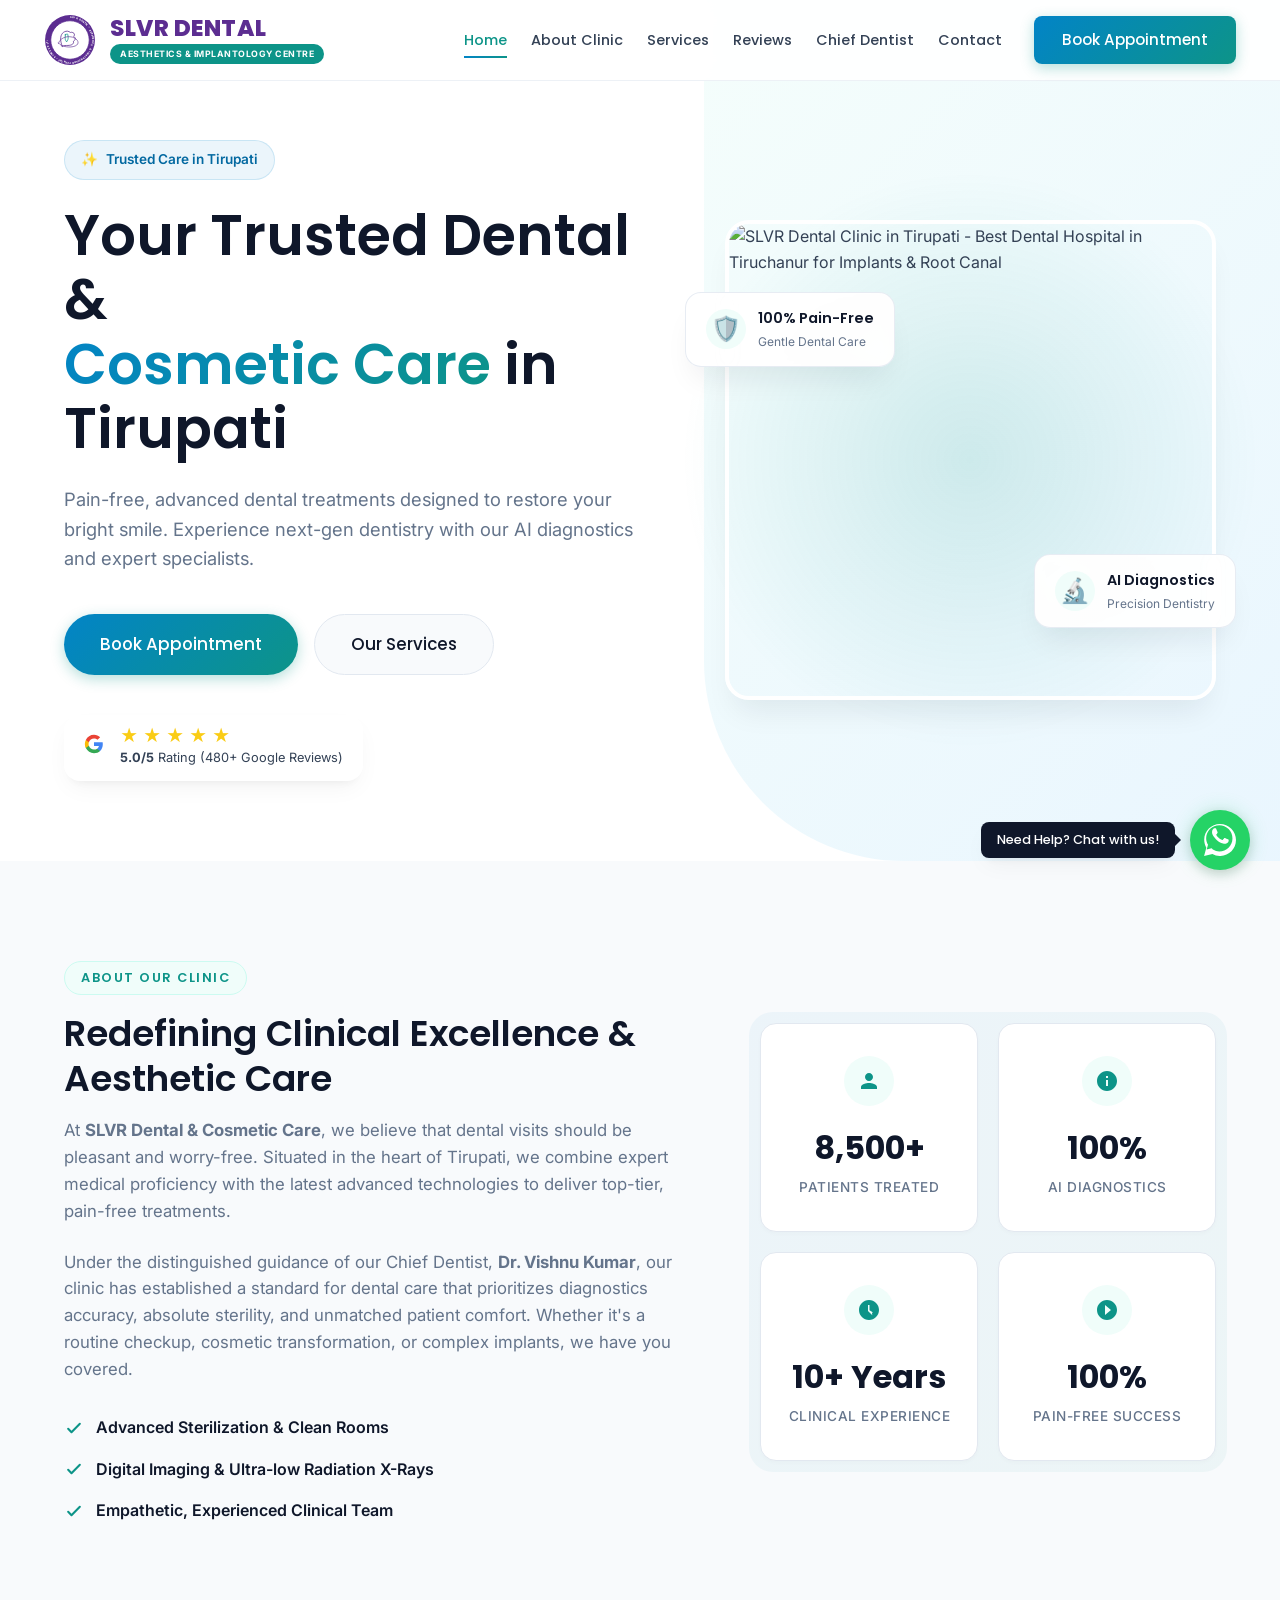
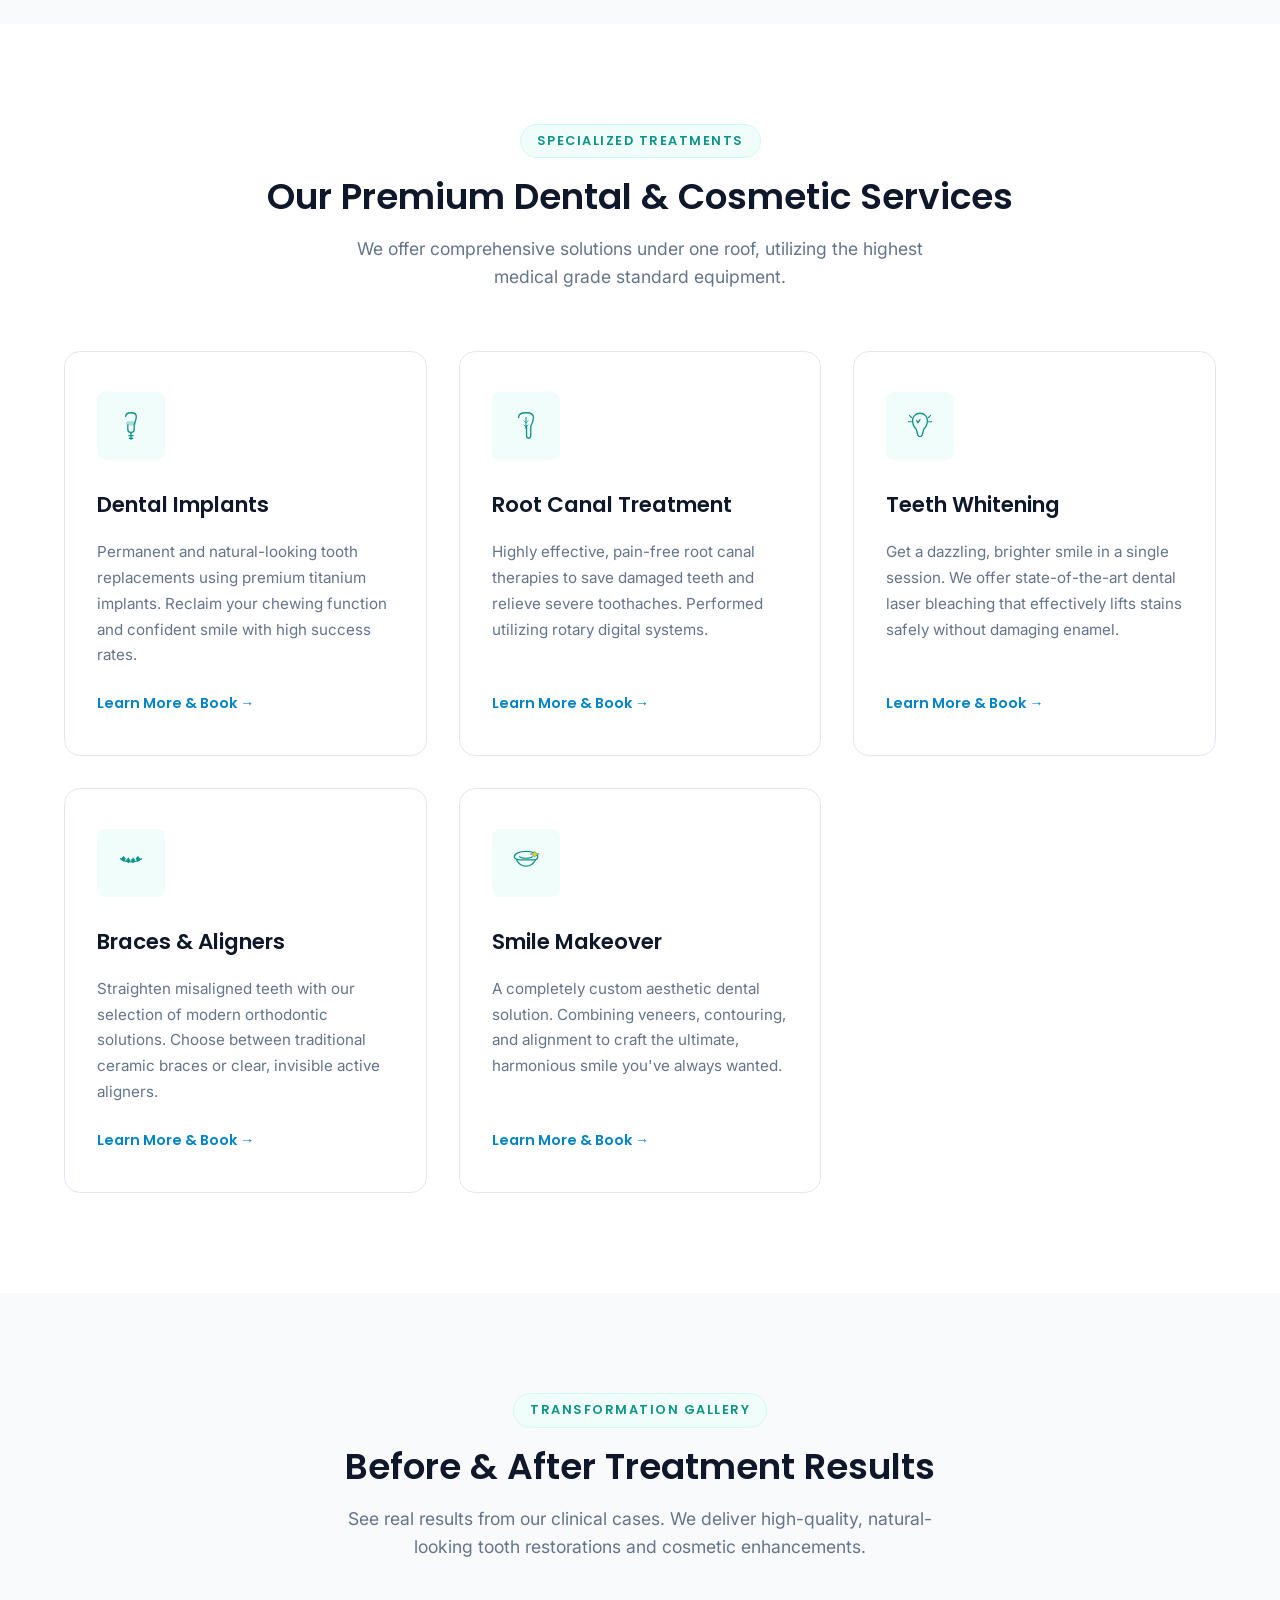
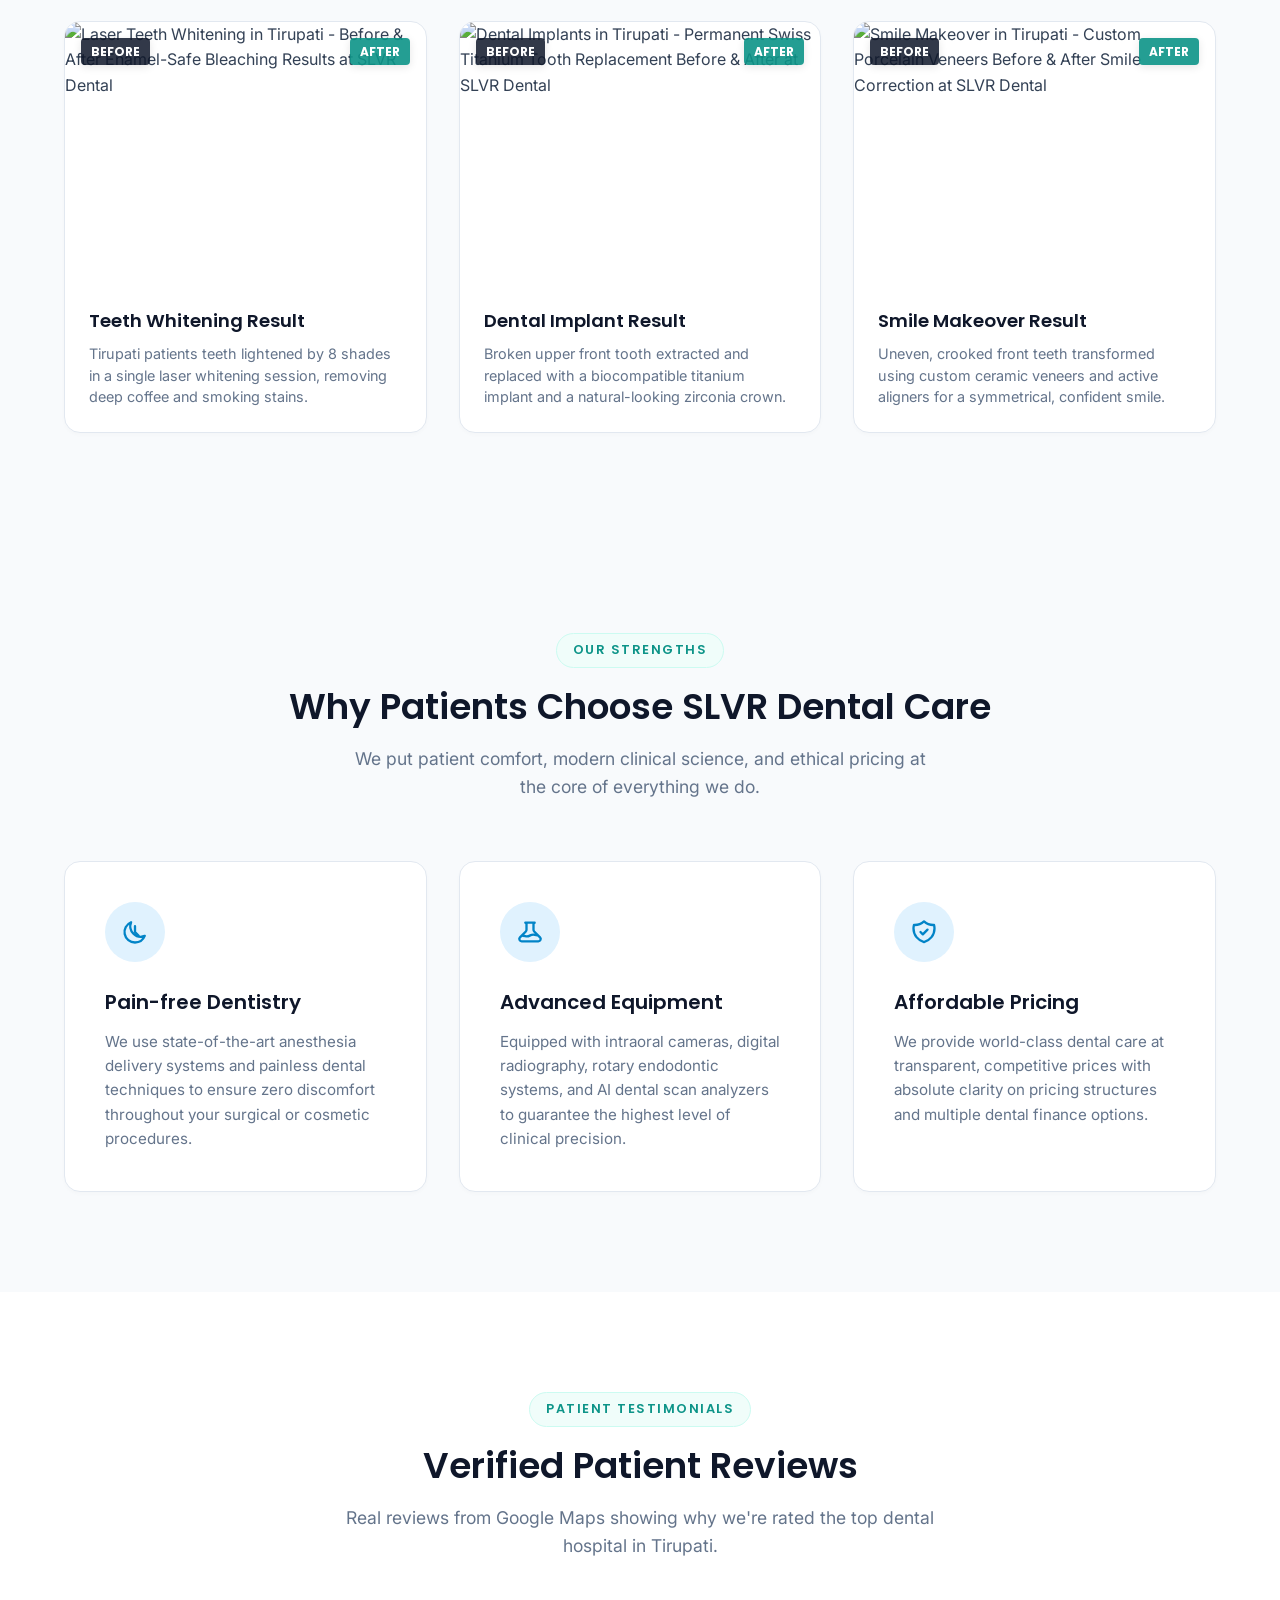
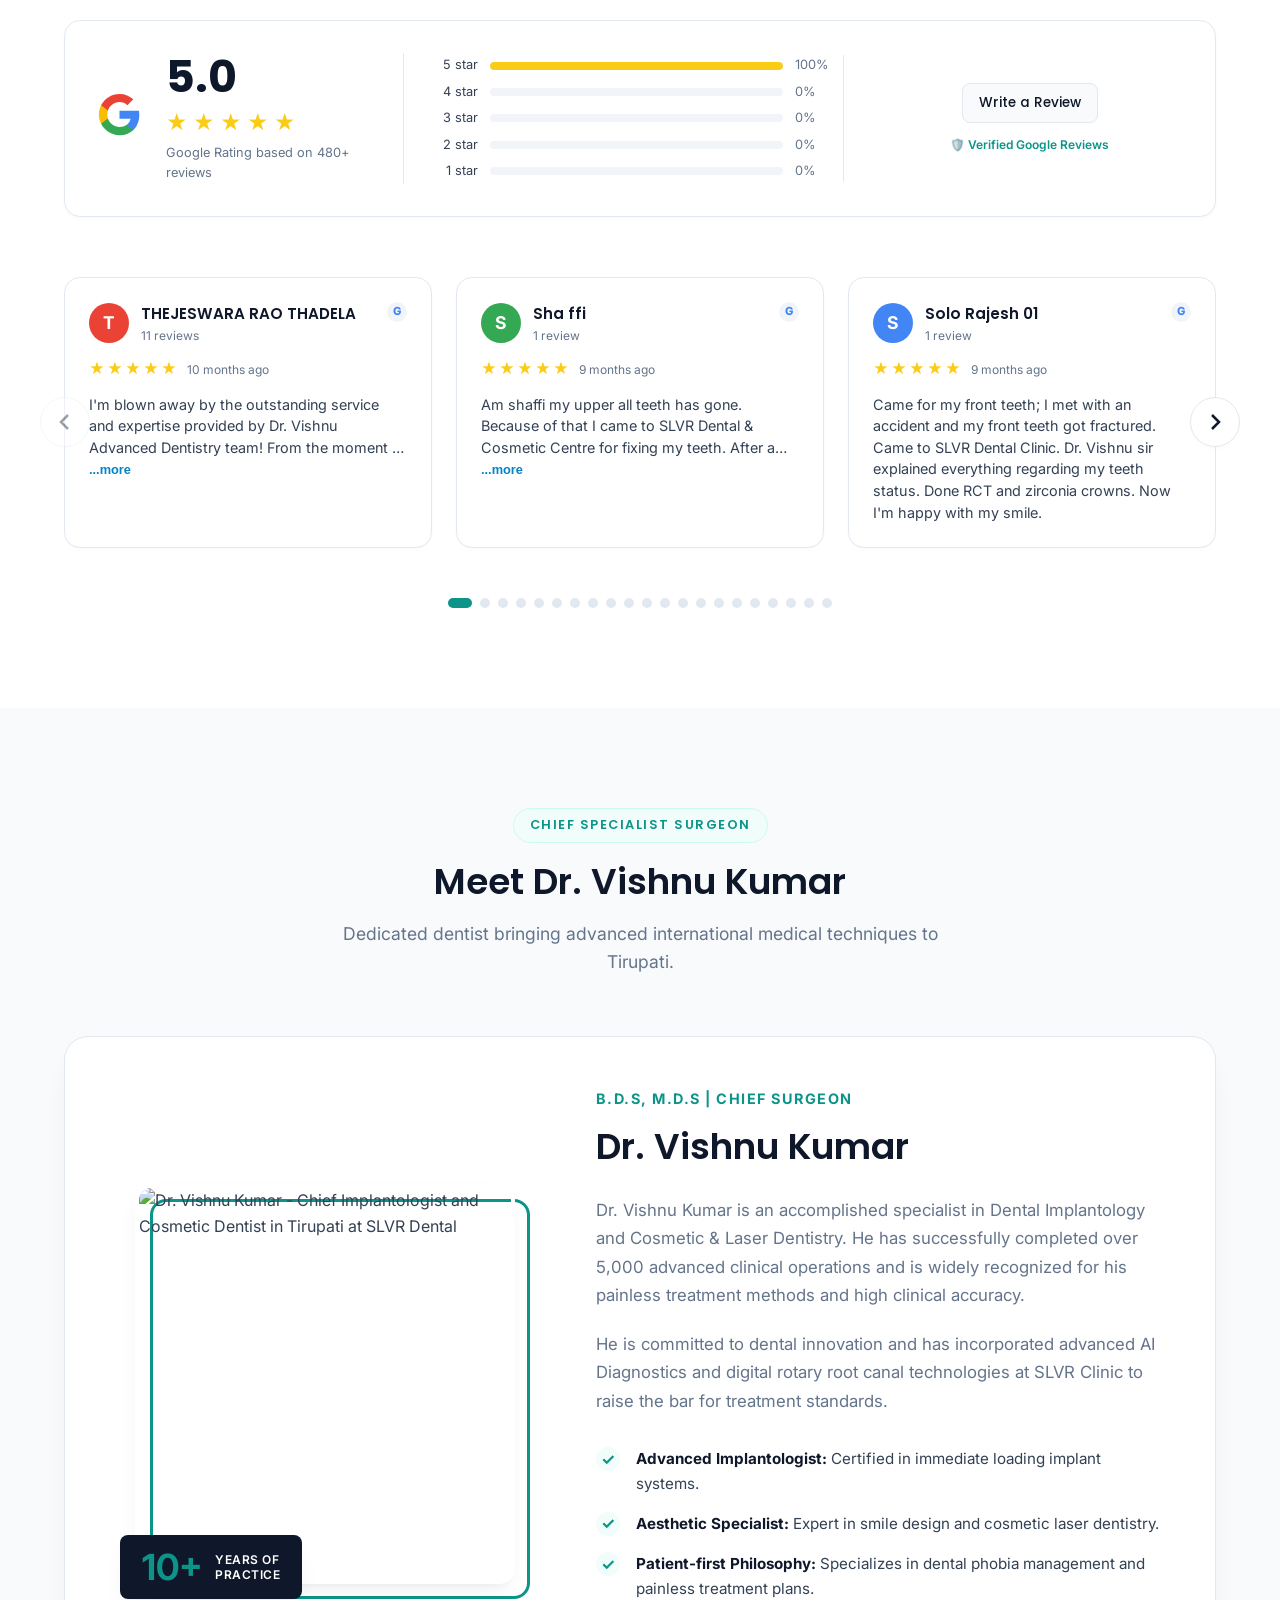
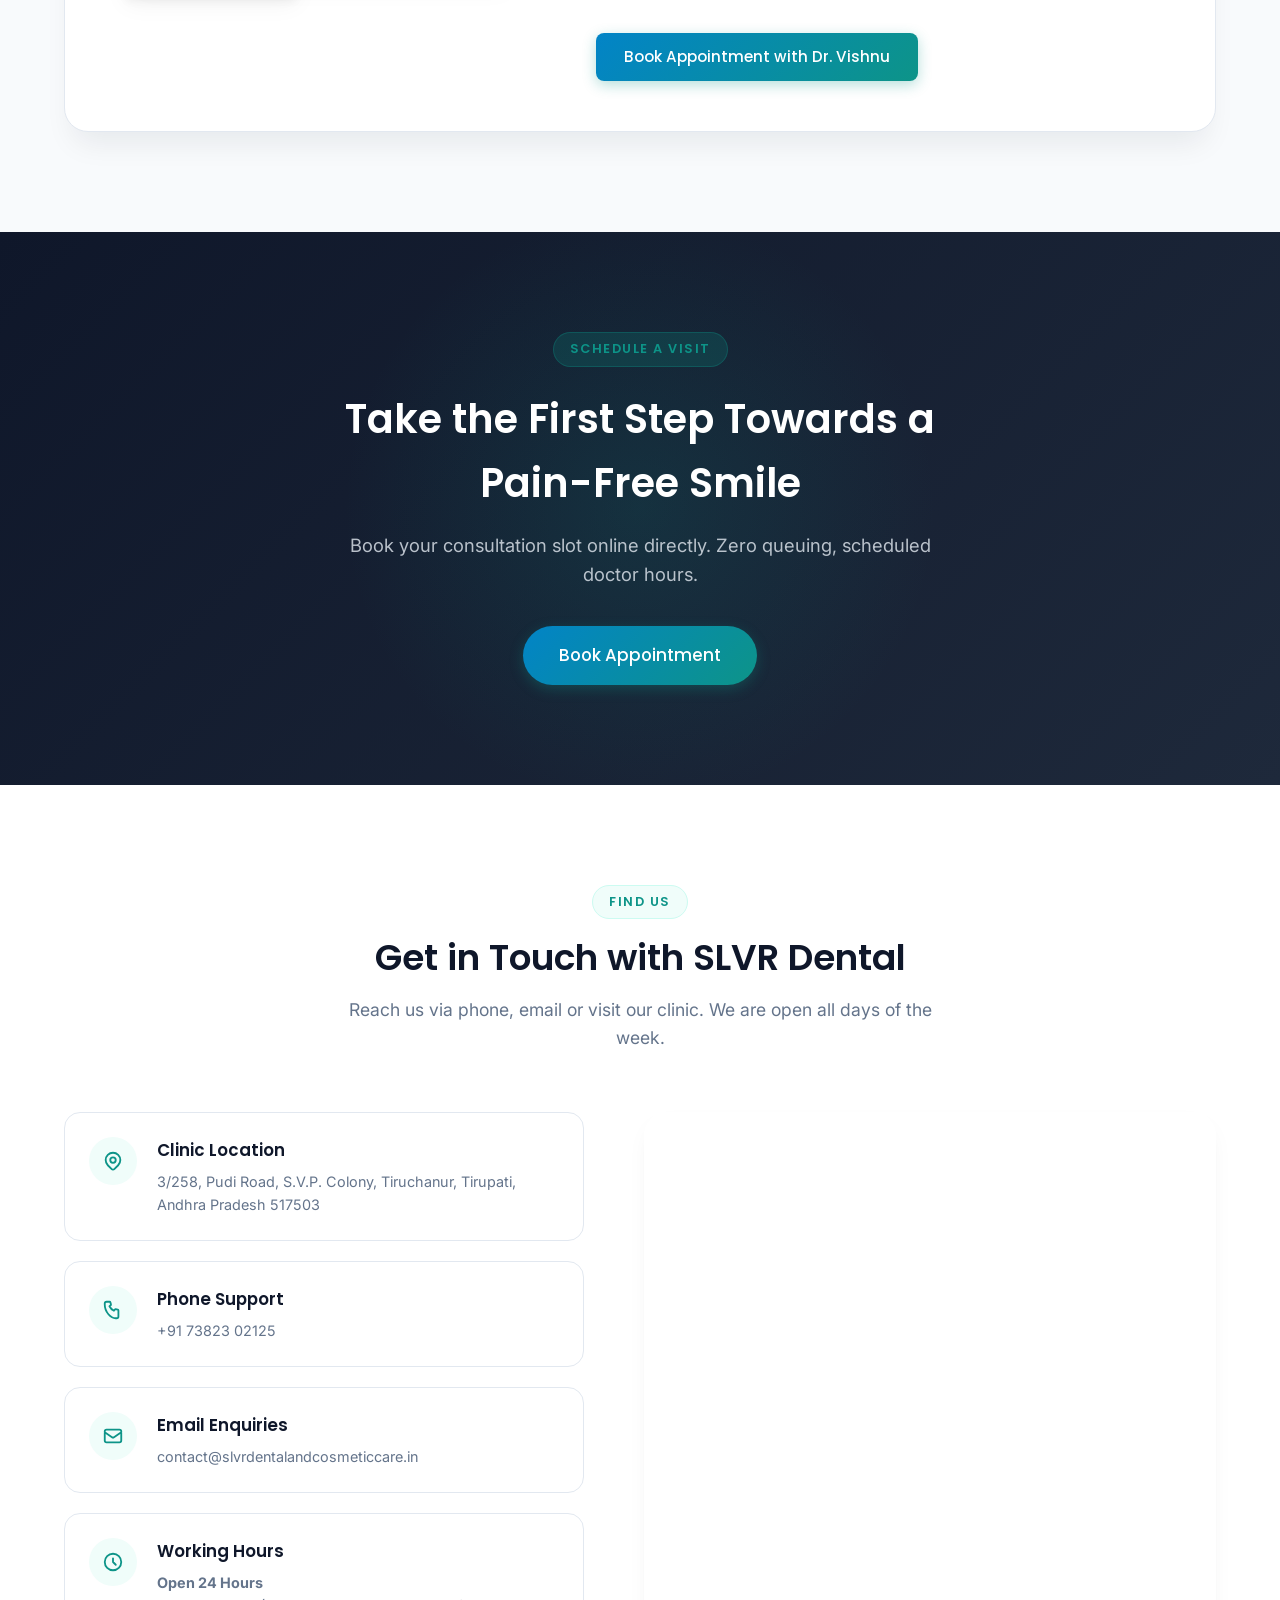
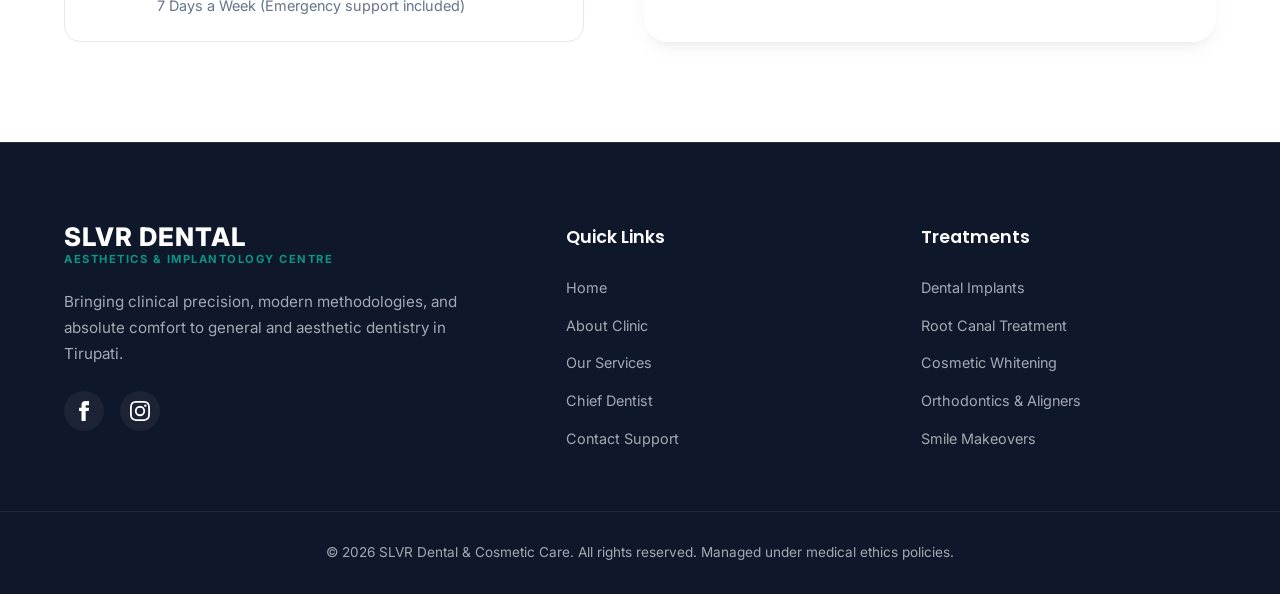
==== commit 94c0a839: "Add files via upload" ====
--- a/index.html
+++ b/index.html
@@ -1,13 +1,16 @@
 <!DOCTYPE html>
 <html lang="en">
+
 <head>
     <meta charset="UTF-8">
     <meta name="viewport" content="width=device-width, initial-scale=1.0">
     <title>Best Dental Clinic in Tirupati | SLVR Dental & Cosmetic Care</title>
-    
+
     <!-- SEO Meta Tags -->
-    <meta name="description" content="Looking for the best dentist in Tirupati? SLVR Dental and Cosmetic Care provides advanced dental implants, pain-free root canals, teeth whitening, and smile makeovers under Chief Dentist Dr. Vishnu Kumar. Book an appointment today!">
-    <meta name="keywords" content="dentist in tirupati, best dental clinic in tirupati, cosmetic dentist near me, teeth whitening tirupati, root canal treatment tirupati, dental implants tirupati, SLVR dental care, Dr Vishnu Kumar, dental hospital tiruchanur">
+    <meta name="description"
+        content="SLVR Dental is the best dental clinic in Tirupati for pain-free implants, root canals, clear aligners & teeth whitening. Book an appointment with Dr. Vishnu!">
+    <meta name="keywords"
+        content="dentist in tirupati, best dental clinic in tirupati, cosmetic dentist near me, teeth whitening tirupati, root canal treatment tirupati, dental implants tirupati, SLVR dental care, Dr Vishnu Kumar, dental hospital tiruchanur">
     <meta name="author" content="SLVR Dental & Cosmetic Care">
     <link rel="canonical" href="https://slvrdentalandcosmeticcare.in/">
 
@@ -15,26 +18,31 @@
     <meta property="og:type" content="website">
     <meta property="og:url" content="https://slvrdentalandcosmeticcare.in/">
     <meta property="og:title" content="Best Dental Clinic in Tirupati | SLVR Dental & Cosmetic Care">
-    <meta property="og:description" content="Restore your bright, confident smile with Dr. Vishnu Kumar. Get advanced, pain-free root canal treatment, dental implants, teeth whitening, and cosmetic care in Tirupati.">
+    <meta property="og:description"
+        content="SLVR Dental is the best dental clinic in Tirupati for pain-free implants, root canals, clear aligners & teeth whitening. Book an appointment with Dr. Vishnu!">
     <meta property="og:image" content="assets/images/hero_clinic.png">
 
     <!-- Twitter -->
     <meta property="twitter:card" content="summary_large_image">
     <meta property="twitter:url" content="https://slvrdentalandcosmeticcare.in/">
     <meta property="twitter:title" content="Best Dental Clinic in Tirupati | SLVR Dental & Cosmetic Care">
-    <meta property="twitter:description" content="Restore your bright, confident smile with Dr. Vishnu Kumar. Get advanced, pain-free root canal treatment, dental implants, teeth whitening, and cosmetic care in Tirupati.">
+    <meta property="twitter:description"
+        content="SLVR Dental is the best dental clinic in Tirupati for pain-free implants, root canals, clear aligners & teeth whitening. Book an appointment with Dr. Vishnu!">
     <meta property="twitter:image" content="assets/images/hero_clinic.png">
 
     <!-- Google Fonts -->
     <link rel="preconnect" href="https://fonts.googleapis.com">
     <link rel="preconnect" href="https://fonts.gstatic.com" crossorigin>
-    <link href="https://fonts.googleapis.com/css2?family=Inter:wght@300;400;500;600;700&family=Poppins:wght@300;400;500;600;700;800&display=swap" rel="stylesheet">
+    <link
+        href="https://fonts.googleapis.com/css2?family=Inter:wght@300;400;500;600;700&family=Poppins:wght@300;400;500;600;700;800&display=swap"
+        rel="stylesheet">
 
     <!-- Theme Color for Browser -->
     <meta name="theme-color" content="#0d9488">
 
     <!-- Favicon Mock -->
-    <link rel="icon" type="image/png" href="data:image/svg+xml,%3Csvg xmlns='http://www.w3.org/2000/svg' viewBox='0 0 24 24' fill='%230d9488'%3E%3Cpath d='M12 2C6.48 2 2 6.48 2 12s4.48 10 10 10 10-4.48 10-10S17.52 2 12 2zm-1 17.93c-3.95-.49-7-3.85-7-7.93 0-.62.08-1.21.21-1.79L9 15v1c0 1.1.9 2 2 2v1.93zm6.9-2.53c-.26-.81-1-1.4-1.9-1.4h-1v-3c0-.55-.45-1-1-1h-6v-2h2c.55 0 1-.45 1-1V7h2c1.1 0 2-.9 2-2v-.41c2.93 1.19 5 4.06 5 7.41 0 2.08-.8 3.97-2.1 5.39z'/%3E%3C/svg%3E">
+    <link rel="icon" type="image/png"
+        href="data:image/svg+xml,%3Csvg xmlns='http://www.w3.org/2000/svg' viewBox='0 0 24 24' fill='%230d9488'%3E%3Cpath d='M12 2C6.48 2 2 6.48 2 12s4.48 10 10 10 10-4.48 10-10S17.52 2 12 2zm-1 17.93c-3.95-.49-7-3.85-7-7.93 0-.62.08-1.21.21-1.79L9 15v1c0 1.1.9 2 2 2v1.93zm6.9-2.53c-.26-.81-1-1.4-1.9-1.4h-1v-3c0-.55-.45-1-1-1h-6v-2h2c.55 0 1-.45 1-1V7h2c1.1 0 2-.9 2-2v-.41c2.93 1.19 5 4.06 5 7.41 0 2.08-.8 3.97-2.1 5.39z'/%3E%3C/svg%3E">
 
     <!-- CSS Stylesheet -->
     <link rel="stylesheet" href="styles.css">
@@ -63,6 +71,14 @@
         "latitude": 13.6185897,
         "longitude": 79.4449836
       },
+      "hasMap": "https://maps.google.com/?cid=12140417726359556816",
+      "aggregateRating": {
+        "@type": "AggregateRating",
+        "ratingValue": "5.0",
+        "reviewCount": "480",
+        "bestRating": "5.0",
+        "worstRating": "1.0"
+      },
       "openingHoursSpecification": {
         "@type": "OpeningHoursSpecification",
         "dayOfWeek": [
@@ -84,6 +100,7 @@
     }
     </script>
 </head>
+
 <body>
 
     <!-- Header / Sticky Navbar -->
@@ -96,26 +113,36 @@
                         <!-- Perfect circle path for text path -->
                         <path id="logo-text-path" d="M 50,8 A 42,42 0 1,1 49.9,8" fill="none" />
                     </defs>
-                    
+
                     <!-- Outer purple border ring -->
                     <circle cx="50" cy="50" r="48" fill="#5c2d91" />
-                    
+
                     <!-- Inner white circle for drawing area -->
                     <circle cx="50" cy="50" r="37" fill="#ffffff" stroke="#5c2d91" stroke-width="1.5" />
-                    
+
                     <!-- Circular text inside purple ring -->
-                    <text font-family="'Poppins', sans-serif" font-size="4.95" font-weight="700" fill="#ffffff" letter-spacing="0.45">
-                        <textPath href="#logo-text-path" startOffset="0%">SLVR DENTAL • AESTHETICS & IMPLANTOLOGY CENTRE • SINCE 2017 •</textPath>
+                    <text font-family="'Poppins', sans-serif" font-size="4.95" font-weight="700" fill="#ffffff"
+                        letter-spacing="0.45">
+                        <textPath href="#logo-text-path" startOffset="0%">SLVR DENTAL • AESTHETICS & IMPLANTOLOGY CENTRE
+                            • SINCE 2017 •</textPath>
                     </text>
-                    
+
                     <!-- Combined Profile + Tooth + Swoosh Logo Art -->
                     <g transform="translate(1, 0)">
                         <!-- Profile Silhouette -->
-                        <path d="M 34,62 C 32.5,58 31,53 31,48 C 31,39 36,33 44,33 C 46,33 48,34.5 50,35.5 C 52,34.5 54.5,35.5 56.5,37 C 58,39 58,41.5 56,43 C 58,44 59,46 59,48 C 59,50 57,51.5 55.5,52.5 C 56.5,54.5 55.5,56.5 54,58 C 52.5,59.5 48.5,60.5 45,60.5 C 41,60.5 38,60.5 34,62 Z" fill="none" stroke="#5c2d91" stroke-width="1.5" stroke-linecap="round" stroke-linejoin="round" />
+                        <path
+                            d="M 34,62 C 32.5,58 31,53 31,48 C 31,39 36,33 44,33 C 46,33 48,34.5 50,35.5 C 52,34.5 54.5,35.5 56.5,37 C 58,39 58,41.5 56,43 C 58,44 59,46 59,48 C 59,50 57,51.5 55.5,52.5 C 56.5,54.5 55.5,56.5 54,58 C 52.5,59.5 48.5,60.5 45,60.5 C 41,60.5 38,60.5 34,62 Z"
+                            fill="none" stroke="#5c2d91" stroke-width="1.5" stroke-linecap="round"
+                            stroke-linejoin="round" />
                         <!-- Tooth contour inside -->
-                        <path d="M 40,40 C 40,38.5 41.5,38.5 42.5,39 C 43.5,38.5 45,38.5 45,40 C 45,43.5 46,46 45,49 C 44.5,51 43.5,52 42.5,53.5 C 41.5,52 40.5,51 40,49 C 39.5,46 40,43.5 40,40 Z" fill="none" stroke="#0d9488" stroke-width="1.5" stroke-linecap="round" stroke-linejoin="round" />
+                        <path
+                            d="M 40,40 C 40,38.5 41.5,38.5 42.5,39 C 43.5,38.5 45,38.5 45,40 C 45,43.5 46,46 45,49 C 44.5,51 43.5,52 42.5,53.5 C 41.5,52 40.5,51 40,49 C 39.5,46 40,43.5 40,40 Z"
+                            fill="none" stroke="#0d9488" stroke-width="1.5" stroke-linecap="round"
+                            stroke-linejoin="round" />
                         <!-- Wrapping Swoosh orbiting front of face -->
-                        <path d="M 27,56 C 29,48 40.5,41 53.5,44.5 C 65,48 68.5,57.5 59,61.5 C 49.5,65.5 32.5,63.5 27,56 Z" fill="none" stroke="#5c2d91" stroke-width="1.2" stroke-linecap="round" />
+                        <path
+                            d="M 27,56 C 29,48 40.5,41 53.5,44.5 C 65,48 68.5,57.5 59,61.5 C 49.5,65.5 32.5,63.5 27,56 Z"
+                            fill="none" stroke="#5c2d91" stroke-width="1.2" stroke-linecap="round" />
                     </g>
                 </svg>
                 <div class="logo-text">
@@ -142,7 +169,8 @@
                     <li><a href="contact.html" class="nav-link">Contact</a></li>
                 </ul>
                 <div class="nav-cta">
-                    <a href="https://medicares.me/appointments.html?doctorId=doctor-001" class="btn btn-primary nav-book-btn" id="nav-cta-btn">Book Appointment</a>
+                    <a href="https://medicares.me/appointments.html?doctorId=doctor-001"
+                        class="btn btn-primary nav-book-btn" id="nav-cta-btn">Book Appointment</a>
                 </div>
             </nav>
         </div>
@@ -150,7 +178,7 @@
 
     <!-- Main Content -->
     <main>
-        
+
         <!-- Hero Section -->
         <section id="home" class="hero-section">
             <div class="container hero-container">
@@ -162,20 +190,30 @@
                         Your Trusted Dental & <br><span class="highlight-text">Cosmetic Care</span> in Tirupati
                     </h1>
                     <p class="hero-subtitle fade-in-up delay-2">
-                        Pain-free, advanced dental treatments designed to restore your bright smile. Experience next-gen dentistry with our AI diagnostics and expert specialists.
+                        Pain-free, advanced dental treatments designed to restore your bright smile. Experience next-gen
+                        dentistry with our AI diagnostics and expert specialists.
                     </p>
                     <div class="hero-actions fade-in-up delay-3">
-                        <a href="https://medicares.me/appointments.html?doctorId=doctor-001" class="btn btn-primary btn-large ripple" id="hero-cta-btn">Book Appointment</a>
+                        <a href="https://medicares.me/appointments.html?doctorId=doctor-001"
+                            class="btn btn-primary btn-large ripple" id="hero-cta-btn">Book Appointment</a>
                         <a href="#services" class="btn btn-secondary btn-large">Our Services</a>
                     </div>
                     <!-- Google reviews preview badge in Hero -->
                     <div class="hero-rating-badge fade-in-up delay-4">
                         <div class="google-mini-logo">
                             <svg viewBox="0 0 24 24" width="20" height="20" xmlns="http://www.w3.org/2000/svg">
-                                <path d="M22.56 12.25c0-.78-.07-1.53-.2-2.25H12v4.26h5.92c-.26 1.37-1.04 2.53-2.21 3.31v2.77h3.57c2.08-1.92 3.28-4.74 3.28-8.09z" fill="#4285F4"/>
-                                <path d="M12 23c2.97 0 5.46-.98 7.28-2.66l-3.57-2.77c-.98.66-2.23 1.06-3.71 1.06-2.86 0-5.29-1.93-6.16-4.53H2.18v2.84C3.99 20.53 7.7 23 12 23z" fill="#34A853"/>
-                                <path d="M5.84 14.09c-.22-.66-.35-1.36-.35-2.09s.13-1.43.35-2.09V7.06H2.18C1.43 8.55 1 10.22 1 12s.43 3.45 1.18 4.94l2.85-2.22.81-.63z" fill="#FBBC05"/>
-                                <path d="M12 5.38c1.62 0 3.06.56 4.21 1.64l3.15-3.15C17.45 2.09 14.97 1 12 1 7.7 1 3.99 3.47 2.18 7.06l3.66 2.84c.87-2.6 3.3-4.52 6.16-4.52z" fill="#EA4335"/>
+                                <path
+                                    d="M22.56 12.25c0-.78-.07-1.53-.2-2.25H12v4.26h5.92c-.26 1.37-1.04 2.53-2.21 3.31v2.77h3.57c2.08-1.92 3.28-4.74 3.28-8.09z"
+                                    fill="#4285F4" />
+                                <path
+                                    d="M12 23c2.97 0 5.46-.98 7.28-2.66l-3.57-2.77c-.98.66-2.23 1.06-3.71 1.06-2.86 0-5.29-1.93-6.16-4.53H2.18v2.84C3.99 20.53 7.7 23 12 23z"
+                                    fill="#34A853" />
+                                <path
+                                    d="M5.84 14.09c-.22-.66-.35-1.36-.35-2.09s.13-1.43.35-2.09V7.06H2.18C1.43 8.55 1 10.22 1 12s.43 3.45 1.18 4.94l2.85-2.22.81-.63z"
+                                    fill="#FBBC05" />
+                                <path
+                                    d="M12 5.38c1.62 0 3.06.56 4.21 1.64l3.15-3.15C17.45 2.09 14.97 1 12 1 7.7 1 3.99 3.47 2.18 7.06l3.66 2.84c.87-2.6 3.3-4.52 6.16-4.52z"
+                                    fill="#EA4335" />
                             </svg>
                         </div>
                         <div class="mini-rating-info">
@@ -190,12 +228,14 @@
                         </div>
                     </div>
                 </div>
-                
+
                 <div class="hero-image-wrapper fade-in-right">
                     <div class="hero-image-bg-glow"></div>
                     <div class="hero-image-container">
                         <!-- Generated high-end clinical photo -->
-                        <img src="assets/images/hero_clinic.png" alt="SLVR Dental & Cosmetic Clinic Interior" class="hero-main-img">
+                        <img src="assets/images/hero_clinic.png"
+                            alt="SLVR Dental Clinic in Tirupati - Best Dental Hospital in Tiruchanur for Implants & Root Canal"
+                            class="hero-main-img">
                         <!-- Interactive floating badge overlay -->
                         <div class="floating-badge badge-1">
                             <span class="f-badge-icon">🛡️</span>
@@ -224,27 +264,44 @@
                         <span class="section-tag">About Our Clinic</span>
                         <h2 class="section-title">Redefining Clinical Excellence & Aesthetic Care</h2>
                         <p class="about-para">
-                            At <strong>SLVR Dental & Cosmetic Care</strong>, we believe that dental visits should be pleasant and worry-free. Situated in the heart of Tirupati, we combine expert medical proficiency with the latest advanced technologies to deliver top-tier, pain-free treatments.
+                            At <strong>SLVR Dental & Cosmetic Care</strong>, we believe that dental visits should be
+                            pleasant and worry-free. Situated in the heart of Tirupati, we combine expert medical
+                            proficiency with the latest advanced technologies to deliver top-tier, pain-free treatments.
                         </p>
                         <p class="about-para">
-                            Under the distinguished guidance of our Chief Dentist, <strong>Dr. Vishnu Kumar</strong>, our clinic has established a standard for dental care that prioritizes diagnostics accuracy, absolute sterility, and unmatched patient comfort. Whether it's a routine checkup, cosmetic transformation, or complex implants, we have you covered.
+                            Under the distinguished guidance of our Chief Dentist, <strong>Dr. Vishnu Kumar</strong>,
+                            our clinic has established a standard for dental care that prioritizes diagnostics accuracy,
+                            absolute sterility, and unmatched patient comfort. Whether it's a routine checkup, cosmetic
+                            transformation, or complex implants, we have you covered.
                         </p>
                         <div class="about-features">
                             <div class="about-feature-item">
-                                <svg class="feat-icon" fill="none" stroke="currentColor" viewBox="0 0 24 24" xmlns="http://www.w3.org/2000/svg"><path stroke-linecap="round" stroke-linejoin="round" stroke-width="2.5" d="M5 13l4 4L19 7"></path></svg>
+                                <svg class="feat-icon" fill="none" stroke="currentColor" viewBox="0 0 24 24"
+                                    xmlns="http://www.w3.org/2000/svg">
+                                    <path stroke-linecap="round" stroke-linejoin="round" stroke-width="2.5"
+                                        d="M5 13l4 4L19 7"></path>
+                                </svg>
                                 <span>Advanced Sterilization & Clean Rooms</span>
                             </div>
                             <div class="about-feature-item">
-                                <svg class="feat-icon" fill="none" stroke="currentColor" viewBox="0 0 24 24" xmlns="http://www.w3.org/2000/svg"><path stroke-linecap="round" stroke-linejoin="round" stroke-width="2.5" d="M5 13l4 4L19 7"></path></svg>
+                                <svg class="feat-icon" fill="none" stroke="currentColor" viewBox="0 0 24 24"
+                                    xmlns="http://www.w3.org/2000/svg">
+                                    <path stroke-linecap="round" stroke-linejoin="round" stroke-width="2.5"
+                                        d="M5 13l4 4L19 7"></path>
+                                </svg>
                                 <span>Digital Imaging & Ultra-low Radiation X-Rays</span>
                             </div>
                             <div class="about-feature-item">
-                                <svg class="feat-icon" fill="none" stroke="currentColor" viewBox="0 0 24 24" xmlns="http://www.w3.org/2000/svg"><path stroke-linecap="round" stroke-linejoin="round" stroke-width="2.5" d="M5 13l4 4L19 7"></path></svg>
+                                <svg class="feat-icon" fill="none" stroke="currentColor" viewBox="0 0 24 24"
+                                    xmlns="http://www.w3.org/2000/svg">
+                                    <path stroke-linecap="round" stroke-linejoin="round" stroke-width="2.5"
+                                        d="M5 13l4 4L19 7"></path>
+                                </svg>
                                 <span>Empathetic, Experienced Clinical Team</span>
                             </div>
                         </div>
                     </div>
-                    
+
                     <div class="about-stats-container">
                         <div class="stats-card-bg"></div>
                         <div class="stats-grid">
@@ -252,29 +309,35 @@
                             <div class="stat-card" data-stat-target="8500" data-stat-suffix="+">
                                 <div class="stat-icon-wrapper">
                                     <svg viewBox="0 0 24 24" class="stat-icon" xmlns="http://www.w3.org/2000/svg">
-                                        <path d="M12 12c2.21 0 4-1.79 4-4s-1.79-4-4-4-4 1.79-4 4 1.79 4 4 4zm0 2c-2.67 0-8 1.34-8 4v2h16v-2c0-2.66-5.33-4-8-4z" fill="currentColor"/>
+                                        <path
+                                            d="M12 12c2.21 0 4-1.79 4-4s-1.79-4-4-4-4 1.79-4 4 1.79 4 4 4zm0 2c-2.67 0-8 1.34-8 4v2h16v-2c0-2.66-5.33-4-8-4z"
+                                            fill="currentColor" />
                                     </svg>
                                 </div>
                                 <h3 class="stat-number">0</h3>
                                 <p class="stat-title">Patients Treated</p>
                             </div>
-                            
+
                             <!-- Stat Item 2 -->
                             <div class="stat-card" data-stat-target="100" data-stat-suffix="%">
                                 <div class="stat-icon-wrapper">
                                     <svg viewBox="0 0 24 24" class="stat-icon" xmlns="http://www.w3.org/2000/svg">
-                                        <path d="M12 2C6.48 2 2 6.48 2 12s4.48 10 10 10 10-4.48 10-10S17.52 2 12 2zm1 15h-2v-6h2v6zm0-8h-2V7h2v2z" fill="currentColor"/>
+                                        <path
+                                            d="M12 2C6.48 2 2 6.48 2 12s4.48 10 10 10 10-4.48 10-10S17.52 2 12 2zm1 15h-2v-6h2v6zm0-8h-2V7h2v2z"
+                                            fill="currentColor" />
                                     </svg>
                                 </div>
                                 <h3 class="stat-number">0</h3>
                                 <p class="stat-title">AI Diagnostics</p>
                             </div>
-                            
+
                             <!-- Stat Item 3 -->
                             <div class="stat-card" data-stat-target="10" data-stat-suffix="+ Years">
                                 <div class="stat-icon-wrapper">
                                     <svg viewBox="0 0 24 24" class="stat-icon" xmlns="http://www.w3.org/2000/svg">
-                                        <path d="M11.99 2C6.47 2 2 6.48 2 12s4.47 10 9.99 10C17.52 22 22 17.52 22 12S17.52 2 11.99 2zm3.3 15.3L11 13V7h1.5v5.25l3.22 1.92-.73 1.13z" fill="currentColor"/>
+                                        <path
+                                            d="M11.99 2C6.47 2 2 6.48 2 12s4.47 10 9.99 10C17.52 22 22 17.52 22 12S17.52 2 11.99 2zm3.3 15.3L11 13V7h1.5v5.25l3.22 1.92-.73 1.13z"
+                                            fill="currentColor" />
                                     </svg>
                                 </div>
                                 <h3 class="stat-number">0</h3>
@@ -285,7 +348,9 @@
                             <div class="stat-card" data-stat-target="100" data-stat-suffix="%">
                                 <div class="stat-icon-wrapper">
                                     <svg viewBox="0 0 24 24" class="stat-icon" xmlns="http://www.w3.org/2000/svg">
-                                        <path d="M12 22c5.52 0 10-4.48 10-10S17.52 2 12 2 2 6.48 2 12s4.48 10 10 10zm-2-15l6 5-6 5V7z" fill="currentColor"/>
+                                        <path
+                                            d="M12 22c5.52 0 10-4.48 10-10S17.52 2 12 2 2 6.48 2 12s4.48 10 10 10zm-2-15l6 5-6 5V7z"
+                                            fill="currentColor" />
                                     </svg>
                                 </div>
                                 <h3 class="stat-number">0</h3>
@@ -303,97 +368,125 @@
                 <div class="section-header">
                     <span class="section-tag">Specialized Treatments</span>
                     <h2 class="section-title">Our Premium Dental & Cosmetic Services</h2>
-                    <p class="section-subtitle">We offer comprehensive solutions under one roof, utilizing the highest medical grade standard equipment.</p>
-                </div>
-                
+                    <p class="section-subtitle">We offer comprehensive solutions under one roof, utilizing the highest
+                        medical grade standard equipment.</p>
+                </div>
+
                 <div class="services-grid">
                     <!-- Service Card 1 -->
                     <div class="service-card">
                         <div class="service-icon-bg">
                             <!-- Dental Implant SVG -->
-                            <svg class="service-icon" viewBox="0 0 64 64" fill="none" stroke="currentColor" xmlns="http://www.w3.org/2000/svg">
-                                <path stroke-linecap="round" stroke-linejoin="round" stroke-width="2.5" d="M22 14c0-4 3-7 10-7s10 3 10 7c0 8-4 12-4 16v8M26 30v8c0 4 2 6 6 6s6-2 6-6v-8" />
-                                <path stroke-linecap="round" stroke-linejoin="round" stroke-width="2.5" d="M32 44v13M28 50h8M29 55h6" />
-                                <rect x="24" y="24" width="16" height="6" rx="2" fill="currentColor" opacity="0.3" stroke="currentColor" stroke-width="2" />
+                            <svg class="service-icon" viewBox="0 0 64 64" fill="none" stroke="currentColor"
+                                xmlns="http://www.w3.org/2000/svg">
+                                <path stroke-linecap="round" stroke-linejoin="round" stroke-width="2.5"
+                                    d="M22 14c0-4 3-7 10-7s10 3 10 7c0 8-4 12-4 16v8M26 30v8c0 4 2 6 6 6s6-2 6-6v-8" />
+                                <path stroke-linecap="round" stroke-linejoin="round" stroke-width="2.5"
+                                    d="M32 44v13M28 50h8M29 55h6" />
+                                <rect x="24" y="24" width="16" height="6" rx="2" fill="currentColor" opacity="0.3"
+                                    stroke="currentColor" stroke-width="2" />
                             </svg>
                         </div>
                         <h3 class="service-card-title">Dental Implants</h3>
                         <p class="service-card-desc">
-                            Permanent and natural-looking tooth replacements using premium titanium implants. Reclaim your chewing function and confident smile with high success rates.
+                            Permanent and natural-looking tooth replacements using premium titanium implants. Reclaim
+                            your chewing function and confident smile with high success rates.
                         </p>
-                        <a href="https://medicares.me/appointments.html?doctorId=doctor-001" class="service-link">Learn More & Book →</a>
-                    </div>
-                    
+                        <a href="dental-implants-tirupati.html" class="service-link">Learn More & Book →</a>
+                    </div>
+
                     <!-- Service Card 2 -->
                     <div class="service-card">
                         <div class="service-icon-bg">
                             <!-- Root Canal SVG -->
-                            <svg class="service-icon" viewBox="0 0 64 64" fill="none" stroke="currentColor" xmlns="http://www.w3.org/2000/svg">
-                                <path stroke-linecap="round" stroke-linejoin="round" stroke-width="2.5" d="M18 16c0-6 4-9 14-9s14 3 14 9c0 8-3 12-5 16v18c0 3-1 5-4 5s-4-2-4-5V32" />
+                            <svg class="service-icon" viewBox="0 0 64 64" fill="none" stroke="currentColor"
+                                xmlns="http://www.w3.org/2000/svg">
+                                <path stroke-linecap="round" stroke-linejoin="round" stroke-width="2.5"
+                                    d="M18 16c0-6 4-9 14-9s14 3 14 9c0 8-3 12-5 16v18c0 3-1 5-4 5s-4-2-4-5V32" />
                                 <path stroke-linecap="round" stroke-linejoin="round" stroke-width="2" d="M32 16v20" />
-                                <path stroke-linecap="round" stroke-linejoin="round" stroke-width="1.5" d="M28 22l4 4 4-4M28 30l4 4 4-4" />
+                                <path stroke-linecap="round" stroke-linejoin="round" stroke-width="1.5"
+                                    d="M28 22l4 4 4-4M28 30l4 4 4-4" />
                             </svg>
                         </div>
                         <h3 class="service-card-title">Root Canal Treatment</h3>
                         <p class="service-card-desc">
-                            Highly effective, pain-free root canal therapies to save damaged teeth and relieve severe toothaches. Performed utilizing rotary digital systems.
+                            Highly effective, pain-free root canal therapies to save damaged teeth and relieve severe
+                            toothaches. Performed utilizing rotary digital systems.
                         </p>
-                        <a href="https://medicares.me/appointments.html?doctorId=doctor-001" class="service-link">Learn More & Book →</a>
-                    </div>
-                    
+                        <a href="root-canal-tirupati.html" class="service-link">Learn More & Book →</a>
+                    </div>
+
                     <!-- Service Card 3 -->
                     <div class="service-card">
                         <div class="service-icon-bg">
                             <!-- Teeth Whitening SVG -->
-                            <svg class="service-icon" viewBox="0 0 64 64" fill="none" stroke="currentColor" xmlns="http://www.w3.org/2000/svg">
-                                <path stroke-linecap="round" stroke-linejoin="round" stroke-width="2.5" d="M32 8c-8 0-14 6-14 14 0 6 3 12 7 16l3 11c1 2 2 3 4 3s3-1 4-3l3-11c4-4 7-10 7-16 0-8-6-14-14-14z" />
-                                <path stroke-linecap="round" stroke-linejoin="round" stroke-width="2" d="M12 12l4 4M52 12l-4 4M10 24h6M54 24h-6" fill="currentColor" />
-                                <path stroke-linecap="round" stroke-linejoin="round" stroke-width="2.5" d="M26 22l2 4 4-6" />
+                            <svg class="service-icon" viewBox="0 0 64 64" fill="none" stroke="currentColor"
+                                xmlns="http://www.w3.org/2000/svg">
+                                <path stroke-linecap="round" stroke-linejoin="round" stroke-width="2.5"
+                                    d="M32 8c-8 0-14 6-14 14 0 6 3 12 7 16l3 11c1 2 2 3 4 3s3-1 4-3l3-11c4-4 7-10 7-16 0-8-6-14-14-14z" />
+                                <path stroke-linecap="round" stroke-linejoin="round" stroke-width="2"
+                                    d="M12 12l4 4M52 12l-4 4M10 24h6M54 24h-6" fill="currentColor" />
+                                <path stroke-linecap="round" stroke-linejoin="round" stroke-width="2.5"
+                                    d="M26 22l2 4 4-6" />
                             </svg>
                         </div>
                         <h3 class="service-card-title">Teeth Whitening</h3>
                         <p class="service-card-desc">
-                            Get a dazzling, brighter smile in a single session. We offer state-of-the-art dental laser bleaching that effectively lifts stains safely without damaging enamel.
+                            Get a dazzling, brighter smile in a single session. We offer state-of-the-art dental laser
+                            bleaching that effectively lifts stains safely without damaging enamel.
                         </p>
-                        <a href="https://medicares.me/appointments.html?doctorId=doctor-001" class="service-link">Learn More & Book →</a>
-                    </div>
-                    
+                        <a href="teeth-whitening-tirupati.html" class="service-link">Learn More & Book →</a>
+                    </div>
+
                     <!-- Service Card 4 -->
                     <div class="service-card">
                         <div class="service-icon-bg">
                             <!-- Braces & Aligners SVG -->
-                            <svg class="service-icon" viewBox="0 0 64 64" fill="none" stroke="currentColor" xmlns="http://www.w3.org/2000/svg">
-                                <path stroke-linecap="round" stroke-linejoin="round" stroke-width="2.5" d="M12 24c6 4 14 6 20 6s14-2 20-6" />
-                                <path stroke-linecap="round" stroke-linejoin="round" stroke-width="2.5" d="M18 20v8M27 23v8M36 23v8M45 20v8" />
-                                <rect x="15" y="22" width="6" height="4" rx="1" fill="currentColor" stroke="currentColor" stroke-width="1.5"/>
-                                <rect x="24" y="25" width="6" height="4" rx="1" fill="currentColor" stroke="currentColor" stroke-width="1.5"/>
-                                <rect x="33" y="25" width="6" height="4" rx="1" fill="currentColor" stroke="currentColor" stroke-width="1.5"/>
-                                <rect x="42" y="22" width="6" height="4" rx="1" fill="currentColor" stroke="currentColor" stroke-width="1.5"/>
+                            <svg class="service-icon" viewBox="0 0 64 64" fill="none" stroke="currentColor"
+                                xmlns="http://www.w3.org/2000/svg">
+                                <path stroke-linecap="round" stroke-linejoin="round" stroke-width="2.5"
+                                    d="M12 24c6 4 14 6 20 6s14-2 20-6" />
+                                <path stroke-linecap="round" stroke-linejoin="round" stroke-width="2.5"
+                                    d="M18 20v8M27 23v8M36 23v8M45 20v8" />
+                                <rect x="15" y="22" width="6" height="4" rx="1" fill="currentColor"
+                                    stroke="currentColor" stroke-width="1.5" />
+                                <rect x="24" y="25" width="6" height="4" rx="1" fill="currentColor"
+                                    stroke="currentColor" stroke-width="1.5" />
+                                <rect x="33" y="25" width="6" height="4" rx="1" fill="currentColor"
+                                    stroke="currentColor" stroke-width="1.5" />
+                                <rect x="42" y="22" width="6" height="4" rx="1" fill="currentColor"
+                                    stroke="currentColor" stroke-width="1.5" />
                             </svg>
                         </div>
                         <h3 class="service-card-title">Braces & Aligners</h3>
                         <p class="service-card-desc">
-                            Straighten misaligned teeth with our selection of modern orthodontic solutions. Choose between traditional ceramic braces or clear, invisible active aligners.
+                            Straighten misaligned teeth with our selection of modern orthodontic solutions. Choose
+                            between traditional ceramic braces or clear, invisible active aligners.
                         </p>
-                        <a href="https://medicares.me/appointments.html?doctorId=doctor-001" class="service-link">Learn More & Book →</a>
-                    </div>
-                    
+                        <a href="braces-aligners-tirupati.html" class="service-link">Learn More & Book →</a>
+                    </div>
+
                     <!-- Service Card 5 -->
                     <div class="service-card">
                         <div class="service-icon-bg">
                             <!-- Smile Makeover SVG -->
-                            <svg class="service-icon" viewBox="0 0 64 64" fill="none" stroke="currentColor" xmlns="http://www.w3.org/2000/svg">
-                                <path stroke-linecap="round" stroke-linejoin="round" stroke-width="2.5" d="M14 26c4 8 10 12 18 12s14-4 18-12" />
-                                <path stroke-linecap="round" stroke-linejoin="round" stroke-width="2.5" d="M10 20c0-6 10-10 22-10s22 4 22 10c0 4-4 6-8 6H20c-4 0-10-2-10-6z" />
-                                <path stroke-linecap="round" stroke-linejoin="round" stroke-width="2" d="M20 20s2 3 12 3 12-3 12-3" />
+                            <svg class="service-icon" viewBox="0 0 64 64" fill="none" stroke="currentColor"
+                                xmlns="http://www.w3.org/2000/svg">
+                                <path stroke-linecap="round" stroke-linejoin="round" stroke-width="2.5"
+                                    d="M14 26c4 8 10 12 18 12s14-4 18-12" />
+                                <path stroke-linecap="round" stroke-linejoin="round" stroke-width="2.5"
+                                    d="M10 20c0-6 10-10 22-10s22 4 22 10c0 4-4 6-8 6H20c-4 0-10-2-10-6z" />
+                                <path stroke-linecap="round" stroke-linejoin="round" stroke-width="2"
+                                    d="M20 20s2 3 12 3 12-3 12-3" />
                                 <path d="M48 10 L52 14 L57 15 L52 17 L48 21 L45 17 L40 15 L45 14 Z" fill="#facc15" />
                             </svg>
                         </div>
                         <h3 class="service-card-title">Smile Makeover</h3>
                         <p class="service-card-desc">
-                            A completely custom aesthetic dental solution. Combining veneers, contouring, and alignment to craft the ultimate, harmonious smile you've always wanted.
+                            A completely custom aesthetic dental solution. Combining veneers, contouring, and alignment
+                            to craft the ultimate, harmonious smile you've always wanted.
                         </p>
-                        <a href="https://medicares.me/appointments.html?doctorId=doctor-001" class="service-link">Learn More & Book →</a>
+                        <a href="services.html#smile-makeover" class="service-link">Learn More & Book →</a>
                     </div>
                 </div>
             </div>
@@ -405,13 +498,16 @@
                 <div class="section-header">
                     <span class="section-tag">Transformation Gallery</span>
                     <h2 class="section-title">Before & After Treatment Results</h2>
-                    <p class="section-subtitle">See real results from our clinical cases. We deliver high-quality, natural-looking tooth restorations and cosmetic enhancements.</p>
+                    <p class="section-subtitle">See real results from our clinical cases. We deliver high-quality,
+                        natural-looking tooth restorations and cosmetic enhancements.</p>
                 </div>
                 <div class="gallery-grid">
                     <!-- Gallery Item 1 -->
                     <div class="gallery-item">
                         <div class="gallery-img-container">
-                            <img src="assets/images/whitening_before_after.png" alt="Teeth Whitening Before and After SLVR Dental" loading="lazy">
+                            <img src="assets/images/whitening_before_after.png"
+                                alt="Laser Teeth Whitening in Tirupati - Before & After Enamel-Safe Bleaching Results at SLVR Dental"
+                                loading="lazy">
                             <div class="gallery-badges">
                                 <span class="badge-before">Before</span>
                                 <span class="badge-after">After</span>
@@ -419,14 +515,17 @@
                         </div>
                         <div class="gallery-info">
                             <h3>Teeth Whitening Result</h3>
-                            <p>Tirupati patients teeth lightened by 8 shades in a single laser whitening session, removing deep coffee and smoking stains.</p>
-                        </div>
-                    </div>
-                    
+                            <p>Tirupati patients teeth lightened by 8 shades in a single laser whitening session,
+                                removing deep coffee and smoking stains.</p>
+                        </div>
+                    </div>
+
                     <!-- Gallery Item 2 -->
                     <div class="gallery-item">
                         <div class="gallery-img-container">
-                            <img src="assets/images/implant_before_after.png" alt="Dental Implant Before and After SLVR Dental" loading="lazy">
+                            <img src="assets/images/implant_before_after.png"
+                                alt="Dental Implants in Tirupati - Permanent Swiss Titanium Tooth Replacement Before & After at SLVR Dental"
+                                loading="lazy">
                             <div class="gallery-badges">
                                 <span class="badge-before">Before</span>
                                 <span class="badge-after">After</span>
@@ -434,14 +533,17 @@
                         </div>
                         <div class="gallery-info">
                             <h3>Dental Implant Result</h3>
-                            <p>Broken upper front tooth extracted and replaced with a biocompatible titanium implant and a natural-looking zirconia crown.</p>
-                        </div>
-                    </div>
-                    
+                            <p>Broken upper front tooth extracted and replaced with a biocompatible titanium implant and
+                                a natural-looking zirconia crown.</p>
+                        </div>
+                    </div>
+
                     <!-- Gallery Item 3 -->
                     <div class="gallery-item">
                         <div class="gallery-img-container">
-                            <img src="assets/images/makeover_before_after.png" alt="Smile Makeover Before and After SLVR Dental" loading="lazy">
+                            <img src="assets/images/makeover_before_after.png"
+                                alt="Smile Makeover in Tirupati - Custom Porcelain Veneers Before & After Smile Correction at SLVR Dental"
+                                loading="lazy">
                             <div class="gallery-badges">
                                 <span class="badge-before">Before</span>
                                 <span class="badge-after">After</span>
@@ -449,7 +551,8 @@
                         </div>
                         <div class="gallery-info">
                             <h3>Smile Makeover Result</h3>
-                            <p>Uneven, crooked front teeth transformed using custom ceramic veneers and active aligners for a symmetrical, confident smile.</p>
+                            <p>Uneven, crooked front teeth transformed using custom ceramic veneers and active aligners
+                                for a symmetrical, confident smile.</p>
                         </div>
                     </div>
                 </div>
@@ -462,45 +565,55 @@
                 <div class="section-header">
                     <span class="section-tag">Our Strengths</span>
                     <h2 class="section-title">Why Patients Choose SLVR Dental Care</h2>
-                    <p class="section-subtitle">We put patient comfort, modern clinical science, and ethical pricing at the core of everything we do.</p>
-                </div>
-                
+                    <p class="section-subtitle">We put patient comfort, modern clinical science, and ethical pricing at
+                        the core of everything we do.</p>
+                </div>
+
                 <div class="why-grid">
                     <!-- Why Item 1 -->
                     <div class="why-card">
                         <div class="why-icon-box">
                             <!-- Feather/Numbing SVG (Pain-free) -->
-                            <svg class="why-card-icon" viewBox="0 0 24 24" fill="none" stroke="currentColor" stroke-width="2" xmlns="http://www.w3.org/2000/svg">
-                                <path stroke-linecap="round" stroke-linejoin="round" d="M20.354 15.354A9 9 0 018.646 3.646 9.003 9.003 0 0012 21a9.003 9.003 0 008.354-5.646z" />
+                            <svg class="why-card-icon" viewBox="0 0 24 24" fill="none" stroke="currentColor"
+                                stroke-width="2" xmlns="http://www.w3.org/2000/svg">
+                                <path stroke-linecap="round" stroke-linejoin="round"
+                                    d="M20.354 15.354A9 9 0 018.646 3.646 9.003 9.003 0 0012 21a9.003 9.003 0 008.354-5.646z" />
                                 <path stroke-linecap="round" stroke-linejoin="round" d="M12 7v5l3 3" />
                             </svg>
                         </div>
                         <h3>Pain-free Dentistry</h3>
-                        <p>We use state-of-the-art anesthesia delivery systems and painless dental techniques to ensure zero discomfort throughout your surgical or cosmetic procedures.</p>
+                        <p>We use state-of-the-art anesthesia delivery systems and painless dental techniques to ensure
+                            zero discomfort throughout your surgical or cosmetic procedures.</p>
                     </div>
 
                     <!-- Why Item 2 -->
                     <div class="why-card">
                         <div class="why-icon-box">
                             <!-- Microscope/Scanner SVG (Advanced Equipment) -->
-                            <svg class="why-card-icon" viewBox="0 0 24 24" fill="none" stroke="currentColor" stroke-width="2" xmlns="http://www.w3.org/2000/svg">
-                                <path stroke-linecap="round" stroke-linejoin="round" d="M19.428 15.428a2 2 0 00-1.022-.547l-2.387-.477a6 6 0 00-3.86.517l-.318.158a6 6 0 01-3.86.517L6.05 15.21a2 2 0 00-1.806.547M8 4h8l-1 1v5.172a2 2 0 00.586 1.414l5 5c1.26 1.26.367 3.414-1.415 3.414H4.828c-1.782 0-2.674-2.154-1.414-3.414l5-5A2 2 0 009 10.172V5L8 4z" />
+                            <svg class="why-card-icon" viewBox="0 0 24 24" fill="none" stroke="currentColor"
+                                stroke-width="2" xmlns="http://www.w3.org/2000/svg">
+                                <path stroke-linecap="round" stroke-linejoin="round"
+                                    d="M19.428 15.428a2 2 0 00-1.022-.547l-2.387-.477a6 6 0 00-3.86.517l-.318.158a6 6 0 01-3.86.517L6.05 15.21a2 2 0 00-1.806.547M8 4h8l-1 1v5.172a2 2 0 00.586 1.414l5 5c1.26 1.26.367 3.414-1.415 3.414H4.828c-1.782 0-2.674-2.154-1.414-3.414l5-5A2 2 0 009 10.172V5L8 4z" />
                             </svg>
                         </div>
                         <h3>Advanced Equipment</h3>
-                        <p>Equipped with intraoral cameras, digital radiography, rotary endodontic systems, and AI dental scan analyzers to guarantee the highest level of clinical precision.</p>
+                        <p>Equipped with intraoral cameras, digital radiography, rotary endodontic systems, and AI
+                            dental scan analyzers to guarantee the highest level of clinical precision.</p>
                     </div>
 
                     <!-- Why Item 3 -->
                     <div class="why-card">
                         <div class="why-icon-box">
                             <!-- Wallet/Shield SVG (Affordable Pricing) -->
-                            <svg class="why-card-icon" viewBox="0 0 24 24" fill="none" stroke="currentColor" stroke-width="2" xmlns="http://www.w3.org/2000/svg">
-                                <path stroke-linecap="round" stroke-linejoin="round" d="M9 12l2 2 4-4m5.618-4.016A11.955 11.955 0 0112 2.944a11.955 11.955 0 01-8.618 3.04A12.02 12.02 0 003 9c0 5.591 3.824 10.29 9 11.622 5.176-1.332 9-6.03 9-11.622 0-1.042-.133-2.052-.382-3.016z" />
+                            <svg class="why-card-icon" viewBox="0 0 24 24" fill="none" stroke="currentColor"
+                                stroke-width="2" xmlns="http://www.w3.org/2000/svg">
+                                <path stroke-linecap="round" stroke-linejoin="round"
+                                    d="M9 12l2 2 4-4m5.618-4.016A11.955 11.955 0 0112 2.944a11.955 11.955 0 01-8.618 3.04A12.02 12.02 0 003 9c0 5.591 3.824 10.29 9 11.622 5.176-1.332 9-6.03 9-11.622 0-1.042-.133-2.052-.382-3.016z" />
                             </svg>
                         </div>
                         <h3>Affordable Pricing</h3>
-                        <p>We provide world-class dental care at transparent, competitive prices with absolute clarity on pricing structures and multiple dental finance options.</p>
+                        <p>We provide world-class dental care at transparent, competitive prices with absolute clarity
+                            on pricing structures and multiple dental finance options.</p>
                     </div>
                 </div>
             </div>
@@ -512,7 +625,8 @@
                 <div class="section-header">
                     <span class="section-tag">Patient Testimonials</span>
                     <h2 class="section-title">Verified Patient Reviews</h2>
-                    <p class="section-subtitle">Real reviews from Google Maps showing why we're rated the top dental hospital in Tirupati.</p>
+                    <p class="section-subtitle">Real reviews from Google Maps showing why we're rated the top dental
+                        hospital in Tirupati.</p>
                 </div>
 
                 <!-- Google Rating Scorecard widget -->
@@ -521,10 +635,18 @@
                         <div class="google-big-logo">
                             <!-- Custom SVG Google Logo -->
                             <svg viewBox="0 0 24 24" width="45" height="45" xmlns="http://www.w3.org/2000/svg">
-                                <path d="M22.56 12.25c0-.78-.07-1.53-.2-2.25H12v4.26h5.92c-.26 1.37-1.04 2.53-2.21 3.31v2.77h3.57c2.08-1.92 3.28-4.74 3.28-8.09z" fill="#4285F4"/>
-                                <path d="M12 23c2.97 0 5.46-.98 7.28-2.66l-3.57-2.77c-.98.66-2.23 1.06-3.71 1.06-2.86 0-5.29-1.93-6.16-4.53H2.18v2.84C3.99 20.53 7.7 23 12 23z" fill="#34A853"/>
-                                <path d="M5.84 14.09c-.22-.66-.35-1.36-.35-2.09s.13-1.43.35-2.09V7.06H2.18C1.43 8.55 1 10.22 1 12s.43 3.45 1.18 4.94l2.85-2.22.81-.63z" fill="#FBBC05"/>
-                                <path d="M12 5.38c1.62 0 3.06.56 4.21 1.64l3.15-3.15C17.45 2.09 14.97 1 12 1 7.7 1 3.99 3.47 2.18 7.06l3.66 2.84c.87-2.6 3.3-4.52 6.16-4.52z" fill="#EA4335"/>
+                                <path
+                                    d="M22.56 12.25c0-.78-.07-1.53-.2-2.25H12v4.26h5.92c-.26 1.37-1.04 2.53-2.21 3.31v2.77h3.57c2.08-1.92 3.28-4.74 3.28-8.09z"
+                                    fill="#4285F4" />
+                                <path
+                                    d="M12 23c2.97 0 5.46-.98 7.28-2.66l-3.57-2.77c-.98.66-2.23 1.06-3.71 1.06-2.86 0-5.29-1.93-6.16-4.53H2.18v2.84C3.99 20.53 7.7 23 12 23z"
+                                    fill="#34A853" />
+                                <path
+                                    d="M5.84 14.09c-.22-.66-.35-1.36-.35-2.09s.13-1.43.35-2.09V7.06H2.18C1.43 8.55 1 10.22 1 12s.43 3.45 1.18 4.94l2.85-2.22.81-.63z"
+                                    fill="#FBBC05" />
+                                <path
+                                    d="M12 5.38c1.62 0 3.06.56 4.21 1.64l3.15-3.15C17.45 2.09 14.97 1 12 1 7.7 1 3.99 3.47 2.18 7.06l3.66 2.84c.87-2.6 3.3-4.52 6.16-4.52z"
+                                    fill="#EA4335" />
                             </svg>
                         </div>
                         <div class="scorecard-info">
@@ -539,38 +661,49 @@
                             <p class="scorecard-count">Google Rating based on 480+ reviews</p>
                         </div>
                     </div>
-                    
+
                     <div class="scorecard-center">
                         <!-- Rating breakdown bars -->
                         <div class="rating-bar-row">
                             <span class="bar-label">5 star</span>
-                            <div class="bar-outer"><div class="bar-inner" style="width: 100%"></div></div>
+                            <div class="bar-outer">
+                                <div class="bar-inner" style="width: 100%"></div>
+                            </div>
                             <span class="bar-percent">100%</span>
                         </div>
                         <div class="rating-bar-row">
                             <span class="bar-label">4 star</span>
-                            <div class="bar-outer"><div class="bar-inner" style="width: 0%"></div></div>
+                            <div class="bar-outer">
+                                <div class="bar-inner" style="width: 0%"></div>
+                            </div>
                             <span class="bar-percent">0%</span>
                         </div>
                         <div class="rating-bar-row">
                             <span class="bar-label">3 star</span>
-                            <div class="bar-outer"><div class="bar-inner" style="width: 0%"></div></div>
+                            <div class="bar-outer">
+                                <div class="bar-inner" style="width: 0%"></div>
+                            </div>
                             <span class="bar-percent">0%</span>
                         </div>
                         <div class="rating-bar-row">
                             <span class="bar-label">2 star</span>
-                            <div class="bar-outer"><div class="bar-inner" style="width: 0%"></div></div>
+                            <div class="bar-outer">
+                                <div class="bar-inner" style="width: 0%"></div>
+                            </div>
                             <span class="bar-percent">0%</span>
                         </div>
                         <div class="rating-bar-row">
                             <span class="bar-label">1 star</span>
-                            <div class="bar-outer"><div class="bar-inner" style="width: 0%"></div></div>
+                            <div class="bar-outer">
+                                <div class="bar-inner" style="width: 0%"></div>
+                            </div>
                             <span class="bar-percent">0%</span>
                         </div>
                     </div>
 
                     <div class="scorecard-right">
-                        <a href="https://medicares.me/appointments.html?doctorId=doctor-001" class="btn btn-secondary btn-small">Write a Review</a>
+                        <a href="https://medicares.me/appointments.html?doctorId=doctor-001"
+                            class="btn btn-secondary btn-small">Write a Review</a>
                         <span class="verify-badge">🛡️ Verified Google Reviews</span>
                     </div>
                 </div>
@@ -578,9 +711,12 @@
                 <!-- Reviews Carousel Slider -->
                 <div class="carousel-container">
                     <button class="carousel-nav prev" id="carousel-prev" aria-label="Previous Review">
-                        <svg viewBox="0 0 24 24" width="24" height="24" fill="none" stroke="currentColor" stroke-width="2.5"><path d="M15 19l-7-7 7-7"/></svg>
+                        <svg viewBox="0 0 24 24" width="24" height="24" fill="none" stroke="currentColor"
+                            stroke-width="2.5">
+                            <path d="M15 19l-7-7 7-7" />
+                        </svg>
                     </button>
-                    
+
                     <div class="carousel-track-wrapper">
                         <div class="carousel-track" id="carousel-track">
                             <!-- Review Card 1: THEJESWARA RAO THADELA -->
@@ -602,11 +738,14 @@
                                     <span class="review-date">10 months ago</span>
                                 </div>
                                 <div class="review-body-text expanded-parent">
-                                    <p class="review-text-node">I'm blown away by the outstanding service and expertise provided by Dr. Vishnu Advanced Dentistry team! From the moment I stepped into their clinic, the staff treated me with extreme care and clinical professionalism.</p>
+                                    <p class="review-text-node">I'm blown away by the outstanding service and expertise
+                                        provided by Dr. Vishnu Advanced Dentistry team! From the moment I stepped into
+                                        their clinic, the staff treated me with extreme care and clinical
+                                        professionalism.</p>
                                     <button class="review-expand-btn">...more</button>
                                 </div>
                             </div>
-                            
+
                             <!-- Review Card 2: Sha ffi -->
                             <div class="review-card">
                                 <div class="review-header">
@@ -626,11 +765,14 @@
                                     <span class="review-date">9 months ago</span>
                                 </div>
                                 <div class="review-body-text expanded-parent">
-                                    <p class="review-text-node">Am shaffi my upper all teeth has gone. Because of that I came to SLVR Dental & Cosmetic Centre for fixing my teeth. After a complete examination n investigations, Dr. Vishnu sir has explained me everything clearly.</p>
+                                    <p class="review-text-node">Am shaffi my upper all teeth has gone. Because of that I
+                                        came to SLVR Dental & Cosmetic Centre for fixing my teeth. After a complete
+                                        examination n investigations, Dr. Vishnu sir has explained me everything
+                                        clearly.</p>
                                     <button class="review-expand-btn">...more</button>
                                 </div>
                             </div>
-                            
+
                             <!-- Review Card 3: Solo Rajesh 01 -->
                             <div class="review-card">
                                 <div class="review-header">
@@ -650,10 +792,12 @@
                                     <span class="review-date">9 months ago</span>
                                 </div>
                                 <div class="review-body-text">
-                                    <p>Came for my front teeth; I met with an accident and my front teeth got fractured. Came to SLVR Dental Clinic. Dr. Vishnu sir explained everything regarding my teeth status. Done RCT and zirconia crowns. Now I'm happy with my smile.</p>
-                                </div>
-                            </div>
-                            
+                                    <p>Came for my front teeth; I met with an accident and my front teeth got fractured.
+                                        Came to SLVR Dental Clinic. Dr. Vishnu sir explained everything regarding my
+                                        teeth status. Done RCT and zirconia crowns. Now I'm happy with my smile.</p>
+                                </div>
+                            </div>
+
                             <!-- Review Card 4: Chiranjivi maasi -->
                             <div class="review-card">
                                 <div class="review-header">
@@ -673,11 +817,24 @@
                                     <span class="review-date">11 months ago</span>
                                 </div>
                                 <div class="review-body-text expanded-parent">
-                                    <p class="review-text-node">I recently visited SLVR Dental and Cosmetic Centre in Tirupati for a tooth problem I had been struggling with, and I am absolutely thrilled with the care I received! Dr. Vishnu is a true expert, and I couldn’t be happier with the results. I had a missing tooth, and after visiting a few other clinics, I was told I would need an implant. Dr. Vishnu is the only qualified professional in Tirupati for dental implants, and I’m so glad I chose him. He not only placed the implant, but he also used laser treatment for my gums, which made the whole process less painful and more efficient. Throughout the treatment, Dr. Vishnu was professional, thorough, and genuinely cared about my comfort and results. He explained everything clearly and made sure I felt at ease every step of the way. The clinic itself is modern and well-equipped, making the entire experience even more reassuring. If you're looking for high-quality dental care and a trusted expert, I wholeheartedly recommend Dr. Vishnu. You’ll be in great hands!</p>
+                                    <p class="review-text-node">I recently visited SLVR Dental and Cosmetic Centre in
+                                        Tirupati for a tooth problem I had been struggling with, and I am absolutely
+                                        thrilled with the care I received! Dr. Vishnu is a true expert, and I couldn’t
+                                        be happier with the results. I had a missing tooth, and after visiting a few
+                                        other clinics, I was told I would need an implant. Dr. Vishnu is the only
+                                        qualified professional in Tirupati for dental implants, and I’m so glad I chose
+                                        him. He not only placed the implant, but he also used laser treatment for my
+                                        gums, which made the whole process less painful and more efficient. Throughout
+                                        the treatment, Dr. Vishnu was professional, thorough, and genuinely cared about
+                                        my comfort and results. He explained everything clearly and made sure I felt at
+                                        ease every step of the way. The clinic itself is modern and well-equipped,
+                                        making the entire experience even more reassuring. If you're looking for
+                                        high-quality dental care and a trusted expert, I wholeheartedly recommend Dr.
+                                        Vishnu. You’ll be in great hands!</p>
                                     <button class="review-expand-btn">...more</button>
                                 </div>
                             </div>
-                            
+
                             <!-- Review Card 5: Anonymous Patient 1 -->
                             <div class="review-card">
                                 <div class="review-header">
@@ -697,10 +854,12 @@
                                     <span class="review-date">a year ago</span>
                                 </div>
                                 <div class="review-body-text">
-                                    <p>I had my implant in upper front teeth. It took 3 months for me but finally I got a good implant and crown, so it's looking very natural for me. Thank you Vishnu sir!</p>
-                                </div>
-                            </div>
-                            
+                                    <p>I had my implant in upper front teeth. It took 3 months for me but finally I got
+                                        a good implant and crown, so it's looking very natural for me. Thank you Vishnu
+                                        sir!</p>
+                                </div>
+                            </div>
+
                             <!-- Review Card 6: Raja Reddy -->
                             <div class="review-card">
                                 <div class="review-header">
@@ -720,10 +879,13 @@
                                     <span class="review-date">a year ago</span>
                                 </div>
                                 <div class="review-body-text">
-                                    <p>Went for root canal and tooth removal. Doctors are very supportive in having a pleasant and good treatment. Our family member also has been treated before for root canal treatments. They have no problems now. If anyone needs genuine treatment you can visit their clinic.</p>
-                                </div>
-                            </div>
-                            
+                                    <p>Went for root canal and tooth removal. Doctors are very supportive in having a
+                                        pleasant and good treatment. Our family member also has been treated before for
+                                        root canal treatments. They have no problems now. If anyone needs genuine
+                                        treatment you can visit their clinic.</p>
+                                </div>
+                            </div>
+
                             <!-- Review Card 7: Hemanth Kumar -->
                             <div class="review-card">
                                 <div class="review-header">
@@ -743,11 +905,15 @@
                                     <span class="review-date">2 years ago</span>
                                 </div>
                                 <div class="review-body-text expanded-parent">
-                                    <p class="review-text-node">This is a great place to go take care of your teeth. The team was very professional and providing with solutions by priority. My mother had to do root canal treatment and done with less cost, Dr. Vishnu sir and his assistants did a great job, All the people here were very gentle and kind to us. Thanks to S L V R Dental Care.</p>
+                                    <p class="review-text-node">This is a great place to go take care of your teeth. The
+                                        team was very professional and providing with solutions by priority. My mother
+                                        had to do root canal treatment and done with less cost, Dr. Vishnu sir and his
+                                        assistants did a great job, All the people here were very gentle and kind to us.
+                                        Thanks to S L V R Dental Care.</p>
                                     <button class="review-expand-btn">...more</button>
                                 </div>
                             </div>
-                            
+
                             <!-- Review Card 8: Guna P -->
                             <div class="review-card">
                                 <div class="review-header">
@@ -770,7 +936,7 @@
                                     <p>Thank u for great treatment.</p>
                                 </div>
                             </div>
-                            
+
                             <!-- Review Card 9: K P -->
                             <div class="review-card">
                                 <div class="review-header">
@@ -790,11 +956,14 @@
                                     <span class="review-date">a year ago</span>
                                 </div>
                                 <div class="review-body-text expanded-parent">
-                                    <p class="review-text-node">Dr. Vishnu and his team took great care to ensure that I was comfortable and did an otherwise tough tooth extraction with great skill and finesse and I felt no pain during the procedure. I definitely recommend Dr Vishnu to those seeking dental treatment.</p>
+                                    <p class="review-text-node">Dr. Vishnu and his team took great care to ensure that I
+                                        was comfortable and did an otherwise tough tooth extraction with great skill and
+                                        finesse and I felt no pain during the procedure. I definitely recommend Dr
+                                        Vishnu to those seeking dental treatment.</p>
                                     <button class="review-expand-btn">...more</button>
                                 </div>
                             </div>
-                            
+
                             <!-- Review Card 10: amuru lokesh -->
                             <div class="review-card">
                                 <div class="review-header">
@@ -814,10 +983,11 @@
                                     <span class="review-date">10 months ago</span>
                                 </div>
                                 <div class="review-body-text">
-                                    <p>Treatment was instant, and good doctors, taken care very well. And also follow up was also done very good. Thank you.</p>
-                                </div>
-                            </div>
-                            
+                                    <p>Treatment was instant, and good doctors, taken care very well. And also follow up
+                                        was also done very good. Thank you.</p>
+                                </div>
+                            </div>
+
                             <!-- Review Card 11: Vijaya Reddy -->
                             <div class="review-card">
                                 <div class="review-header">
@@ -837,11 +1007,15 @@
                                     <span class="review-date">10 months ago</span>
                                 </div>
                                 <div class="review-body-text expanded-parent">
-                                    <p class="review-text-node">Am Vijaya Reddy. Visited SLVR Dental Clinic for my missing teeth. Dr. Vishnu sir has explained everything related to different treatment options. Finally I opted for dental implants. Treatment went very smoothly. Finally I got my crowns. Thank you Dr. Vishnu sir and team for dedicated care.</p>
+                                    <p class="review-text-node">Am Vijaya Reddy. Visited SLVR Dental Clinic for my
+                                        missing teeth. Dr. Vishnu sir has explained everything related to different
+                                        treatment options. Finally I opted for dental implants. Treatment went very
+                                        smoothly. Finally I got my crowns. Thank you Dr. Vishnu sir and team for
+                                        dedicated care.</p>
                                     <button class="review-expand-btn">...more</button>
                                 </div>
                             </div>
-                            
+
                             <!-- Review Card 12: Palipattu Mathaiah -->
                             <div class="review-card">
                                 <div class="review-header">
@@ -864,7 +1038,7 @@
                                     <p>Thank u for nice treatment by Dr Vishnu sir.</p>
                                 </div>
                             </div>
-                            
+
                             <!-- Review Card 13: G Masthanaiah -->
                             <div class="review-card">
                                 <div class="review-header">
@@ -887,7 +1061,7 @@
                                     <p>Very good treatment through laser for my bleeding gums. Thank you Dr. Vishnu.</p>
                                 </div>
                             </div>
-                            
+
                             <!-- Review Card 14: Gopinath P -->
                             <div class="review-card">
                                 <div class="review-header">
@@ -907,11 +1081,14 @@
                                     <span class="review-date">2 years ago</span>
                                 </div>
                                 <div class="review-body-text expanded-parent">
-                                    <p class="review-text-node">Doctor is experienced, and provides good advice and service. I have taken root canal treatment. It is looking good after root canal. Very reliable price as well. Doctors are treating every one as their own family and takes care well.</p>
+                                    <p class="review-text-node">Doctor is experienced, and provides good advice and
+                                        service. I have taken root canal treatment. It is looking good after root canal.
+                                        Very reliable price as well. Doctors are treating every one as their own family
+                                        and takes care well.</p>
                                     <button class="review-expand-btn">...more</button>
                                 </div>
                             </div>
-                            
+
                             <!-- Review Card 15: raja shekar -->
                             <div class="review-card">
                                 <div class="review-header">
@@ -931,11 +1108,14 @@
                                     <span class="review-date">2 years ago</span>
                                 </div>
                                 <div class="review-body-text expanded-parent">
-                                    <p class="review-text-node">Hi am Rajasekhar. I visited SLVR Dental Clinic for my front tooth which I had noticed color change. I approached Dr. Vishnu. After thorough examination sir has suggested to do for root canal and crowns. So I underwent the root canal and got excellent results.</p>
+                                    <p class="review-text-node">Hi am Rajasekhar. I visited SLVR Dental Clinic for my
+                                        front tooth which I had noticed color change. I approached Dr. Vishnu. After
+                                        thorough examination sir has suggested to do for root canal and crowns. So I
+                                        underwent the root canal and got excellent results.</p>
                                     <button class="review-expand-btn">...more</button>
                                 </div>
                             </div>
-                            
+
                             <!-- Review Card 16: Dhana Reddy -->
                             <div class="review-card">
                                 <div class="review-header">
@@ -955,10 +1135,12 @@
                                     <span class="review-date">a year ago</span>
                                 </div>
                                 <div class="review-body-text">
-                                    <p>Hi everyone I went to SLVR Dental Clinic on suggestion of my friend. I got my wisdom tooth extracted by Dr. Vishnu sir. Very nice treatment. I highly recommend.</p>
-                                </div>
-                            </div>
-                            
+                                    <p>Hi everyone I went to SLVR Dental Clinic on suggestion of my friend. I got my
+                                        wisdom tooth extracted by Dr. Vishnu sir. Very nice treatment. I highly
+                                        recommend.</p>
+                                </div>
+                            </div>
+
                             <!-- Review Card 17: Purushotham Kakuluru -->
                             <div class="review-card">
                                 <div class="review-header">
@@ -978,10 +1160,11 @@
                                     <span class="review-date">10 months ago</span>
                                 </div>
                                 <div class="review-body-text">
-                                    <p>Came for my tooth alignment. Got done excellently through aligners. Thank you doctor Vishnu.</p>
-                                </div>
-                            </div>
-                            
+                                    <p>Came for my tooth alignment. Got done excellently through aligners. Thank you
+                                        doctor Vishnu.</p>
+                                </div>
+                            </div>
+
                             <!-- Review Card 18: Mohanbabu B -->
                             <div class="review-card">
                                 <div class="review-header">
@@ -1001,11 +1184,13 @@
                                     <span class="review-date">a year ago</span>
                                 </div>
                                 <div class="review-body-text expanded-parent">
-                                    <p class="review-text-node">Hi am Mohan Babu, came from Nagari. One of my friends recommended this clinic. I am happy after my treatment where I came with broken teeth, they prepared and gave me good teeth. Thank you sir, Vishnu sir.</p>
+                                    <p class="review-text-node">Hi am Mohan Babu, came from Nagari. One of my friends
+                                        recommended this clinic. I am happy after my treatment where I came with broken
+                                        teeth, they prepared and gave me good teeth. Thank you sir, Vishnu sir.</p>
                                     <button class="review-expand-btn">...more</button>
                                 </div>
                             </div>
-                            
+
                             <!-- Review Card 19: Jaswanth raju -->
                             <div class="review-card">
                                 <div class="review-header">
@@ -1025,11 +1210,13 @@
                                     <span class="review-date">2 years ago</span>
                                 </div>
                                 <div class="review-body-text expanded-parent">
-                                    <p class="review-text-node">The doctors are highly experienced and friendly. I went for teeth pain and doctor suggested for surgical extraction after consultation and am really satisfied with the treatment.</p>
+                                    <p class="review-text-node">The doctors are highly experienced and friendly. I went
+                                        for teeth pain and doctor suggested for surgical extraction after consultation
+                                        and am really satisfied with the treatment.</p>
                                     <button class="review-expand-btn">...more</button>
                                 </div>
                             </div>
-                            
+
                             <!-- Review Card 20: K Nadhamuni reddy -->
                             <div class="review-card">
                                 <div class="review-header">
@@ -1052,7 +1239,7 @@
                                     <p>Thank you sir for painless tooth removal.</p>
                                 </div>
                             </div>
-                            
+
                             <!-- Review Card 21: Anonymous Patient 2 -->
                             <div class="review-card">
                                 <div class="review-header">
@@ -1075,7 +1262,7 @@
                                     <p>I have done wisdom tooth extraction by Dr. Vishnu sir... good treatment.</p>
                                 </div>
                             </div>
-                            
+
                             <!-- Review Card 22: Nagu Theju -->
                             <div class="review-card">
                                 <div class="review-header">
@@ -1095,11 +1282,13 @@
                                     <span class="review-date">a year ago</span>
                                 </div>
                                 <div class="review-body-text expanded-parent">
-                                    <p class="review-text-node">I came for my father's extraction. Properly done and advised medicine. I definitely recommend this place for dental treatments. Thank you Dr. Vishnu.</p>
+                                    <p class="review-text-node">I came for my father's extraction. Properly done and
+                                        advised medicine. I definitely recommend this place for dental treatments. Thank
+                                        you Dr. Vishnu.</p>
                                     <button class="review-expand-btn">...more</button>
                                 </div>
                             </div>
-                            
+
                             <!-- Review Card 23: Machunuru Sasikala -->
                             <div class="review-card">
                                 <div class="review-header">
@@ -1119,18 +1308,23 @@
                                     <span class="review-date">2 years ago</span>
                                 </div>
                                 <div class="review-body-text expanded-parent">
-                                    <p class="review-text-node">Excellent root canal treatment. I visited for tooth pain, they explained my problem and did treatment using the latest technology, which was absolutely painless. Thank you Vishnu sir and Ramya mam.</p>
+                                    <p class="review-text-node">Excellent root canal treatment. I visited for tooth
+                                        pain, they explained my problem and did treatment using the latest technology,
+                                        which was absolutely painless. Thank you Vishnu sir and Ramya mam.</p>
                                     <button class="review-expand-btn">...more</button>
                                 </div>
                             </div>
                         </div>
                     </div>
-                    
+
                     <button class="carousel-nav next" id="carousel-next" aria-label="Next Review">
-                        <svg viewBox="0 0 24 24" width="24" height="24" fill="none" stroke="currentColor" stroke-width="2.5"><path d="M9 5l7 7-7 7"/></svg>
+                        <svg viewBox="0 0 24 24" width="24" height="24" fill="none" stroke="currentColor"
+                            stroke-width="2.5">
+                            <path d="M9 5l7 7-7 7" />
+                        </svg>
                     </button>
                 </div>
-                
+
                 <div class="carousel-dots" id="carousel-dots">
                     <!-- Dots generated by JS dynamically -->
                 </div>
@@ -1143,53 +1337,64 @@
                 <div class="section-header">
                     <span class="section-tag">Chief Specialist Surgeon</span>
                     <h2 class="section-title">Meet Dr. Vishnu Kumar</h2>
-                    <p class="section-subtitle">Dedicated dentist bringing advanced international medical techniques to Tirupati.</p>
-                </div>
-                
+                    <p class="section-subtitle">Dedicated dentist bringing advanced international medical techniques to
+                        Tirupati.</p>
+                </div>
+
                 <div class="doctor-card-container">
                     <div class="doctor-image-side">
                         <div class="doctor-outline-frame"></div>
                         <!-- Generated Portrait of Doctor -->
-                        <img src="assets/images/dr_vishnu_kumar.jpg" alt="Dr. Vishnu Kumar - Chief Surgeon" class="dr-profile-img">
+                        <img src="assets/images/dr_vishnu_kumar.jpg"
+                            alt="Dr. Vishnu Kumar - Chief Implantologist and Cosmetic Dentist in Tirupati at SLVR Dental"
+                            class="dr-profile-img">
                         <div class="doctor-experience-tag">
                             <span class="exp-num">10+</span>
                             <span class="exp-text">Years of <br>Practice</span>
                         </div>
                     </div>
-                    
+
                     <div class="doctor-info-side">
                         <span class="dr-title">B.D.S, M.D.S | Chief Surgeon</span>
                         <h3 class="dr-name">Dr. Vishnu Kumar</h3>
                         <p class="dr-intro">
-                            Dr. Vishnu Kumar is an accomplished specialist in Dental Implantology and Cosmetic & Laser Dentistry. He has successfully completed over 5,000 advanced clinical operations and is widely recognized for his painless treatment methods and high clinical accuracy.
+                            Dr. Vishnu Kumar is an accomplished specialist in Dental Implantology and Cosmetic & Laser
+                            Dentistry. He has successfully completed over 5,000 advanced clinical operations and is
+                            widely recognized for his painless treatment methods and high clinical accuracy.
                         </p>
                         <p class="dr-intro">
-                            He is committed to dental innovation and has incorporated advanced AI Diagnostics and digital rotary root canal technologies at SLVR Clinic to raise the bar for treatment standards.
+                            He is committed to dental innovation and has incorporated advanced AI Diagnostics and
+                            digital rotary root canal technologies at SLVR Clinic to raise the bar for treatment
+                            standards.
                         </p>
-                        
+
                         <div class="doctor-bullet-list">
                             <div class="bullet-item">
                                 <span class="bullet-check">✓</span>
                                 <div class="bullet-text">
-                                    <strong>Advanced Implantologist:</strong> Certified in immediate loading implant systems.
+                                    <strong>Advanced Implantologist:</strong> Certified in immediate loading implant
+                                    systems.
                                 </div>
                             </div>
                             <div class="bullet-item">
                                 <span class="bullet-check">✓</span>
                                 <div class="bullet-text">
-                                    <strong>Aesthetic Specialist:</strong> Expert in smile design and cosmetic laser dentistry.
+                                    <strong>Aesthetic Specialist:</strong> Expert in smile design and cosmetic laser
+                                    dentistry.
                                 </div>
                             </div>
                             <div class="bullet-item">
                                 <span class="bullet-check">✓</span>
                                 <div class="bullet-text">
-                                    <strong>Patient-first Philosophy:</strong> Specializes in dental phobia management and painless treatment plans.
+                                    <strong>Patient-first Philosophy:</strong> Specializes in dental phobia management
+                                    and painless treatment plans.
                                 </div>
                             </div>
                         </div>
 
                         <div class="doctor-cta-row">
-                            <a href="https://medicares.me/appointments.html?doctorId=doctor-001" class="btn btn-primary" id="dr-cta-btn">Book Appointment with Dr. Vishnu</a>
+                            <a href="https://medicares.me/appointments.html?doctorId=doctor-001" class="btn btn-primary"
+                                id="dr-cta-btn">Book Appointment with Dr. Vishnu</a>
                         </div>
                     </div>
                 </div>
@@ -1202,8 +1407,10 @@
                 <div class="appoint-content scroll-reveal">
                     <span class="appoint-tag">Schedule a Visit</span>
                     <h2 class="appoint-title">Take the First Step Towards a Pain-Free Smile</h2>
-                    <p class="appoint-sub">Book your consultation slot online directly. Zero queuing, scheduled doctor hours.</p>
-                    <a href="https://medicares.me/appointments.html?doctorId=doctor-001" class="btn btn-primary btn-large ripple" id="footer-cta-btn">Book Appointment</a>
+                    <p class="appoint-sub">Book your consultation slot online directly. Zero queuing, scheduled doctor
+                        hours.</p>
+                    <a href="https://medicares.me/appointments.html?doctorId=doctor-001"
+                        class="btn btn-primary btn-large ripple" id="footer-cta-btn">Book Appointment</a>
                 </div>
             </div>
         </section>
@@ -1214,16 +1421,24 @@
                 <div class="section-header">
                     <span class="section-tag">Find Us</span>
                     <h2 class="section-title">Get in Touch with SLVR Dental</h2>
-                    <p class="section-subtitle">Reach us via phone, email or visit our clinic. We are open all days of the week.</p>
-                </div>
-                
+                    <p class="section-subtitle">Reach us via phone, email or visit our clinic. We are open all days of
+                        the week.</p>
+                </div>
+
                 <div class="contact-grid">
                     <!-- Contact Cards -->
                     <div class="contact-info-cards">
                         <!-- Card 1: Address -->
                         <div class="contact-info-card">
                             <div class="contact-icon-wrapper">
-                                <svg fill="none" stroke="currentColor" stroke-width="2" viewBox="0 0 24 24" xmlns="http://www.w3.org/2000/svg"><path stroke-linecap="round" stroke-linejoin="round" d="M17.657 16.657L13.414 20.9a1.998 1.998 0 01-2.827 0l-4.244-4.243a8 8 0 1111.314 0z"></path><path stroke-linecap="round" stroke-linejoin="round" d="M15 11a3 3 0 11-6 0 3 3 0 016 0z"></path></svg>
+                                <svg fill="none" stroke="currentColor" stroke-width="2" viewBox="0 0 24 24"
+                                    xmlns="http://www.w3.org/2000/svg">
+                                    <path stroke-linecap="round" stroke-linejoin="round"
+                                        d="M17.657 16.657L13.414 20.9a1.998 1.998 0 01-2.827 0l-4.244-4.243a8 8 0 1111.314 0z">
+                                    </path>
+                                    <path stroke-linecap="round" stroke-linejoin="round"
+                                        d="M15 11a3 3 0 11-6 0 3 3 0 016 0z"></path>
+                                </svg>
                             </div>
                             <div class="contact-card-details">
                                 <h4>Clinic Location</h4>
@@ -1234,7 +1449,12 @@
                         <!-- Card 2: Phone -->
                         <div class="contact-info-card">
                             <div class="contact-icon-wrapper">
-                                <svg fill="none" stroke="currentColor" stroke-width="2" viewBox="0 0 24 24" xmlns="http://www.w3.org/2000/svg"><path stroke-linecap="round" stroke-linejoin="round" d="M3 5a2 2 0 012-2h3.28a1 1 0 01.94.725l.548 2.2a1 1 0 01-.321.988l-1.305.98a10.582 10.582 0 004.872 4.872l.98-1.305a1 1 0 01.988-.321l2.2.548a1 1 0 01.725.94V19a2 2 0 01-2 2h-1C9.716 21 3 14.284 3 6V5z"></path></svg>
+                                <svg fill="none" stroke="currentColor" stroke-width="2" viewBox="0 0 24 24"
+                                    xmlns="http://www.w3.org/2000/svg">
+                                    <path stroke-linecap="round" stroke-linejoin="round"
+                                        d="M3 5a2 2 0 012-2h3.28a1 1 0 01.94.725l.548 2.2a1 1 0 01-.321.988l-1.305.98a10.582 10.582 0 004.872 4.872l.98-1.305a1 1 0 01.988-.321l2.2.548a1 1 0 01.725.94V19a2 2 0 01-2 2h-1C9.716 21 3 14.284 3 6V5z">
+                                    </path>
+                                </svg>
                             </div>
                             <div class="contact-card-details">
                                 <h4>Phone Support</h4>
@@ -1245,18 +1465,29 @@
                         <!-- Card 3: Email -->
                         <div class="contact-info-card">
                             <div class="contact-icon-wrapper">
-                                <svg fill="none" stroke="currentColor" stroke-width="2" viewBox="0 0 24 24" xmlns="http://www.w3.org/2000/svg"><path stroke-linecap="round" stroke-linejoin="round" d="M3 8l7.89 5.26a2 2 0 002.22 0L21 8M5 19h14a2 2 0 002-2V7a2 2 0 00-2-2H5a2 2 0 00-2 2v10a2 2 0 002 2z"></path></svg>
+                                <svg fill="none" stroke="currentColor" stroke-width="2" viewBox="0 0 24 24"
+                                    xmlns="http://www.w3.org/2000/svg">
+                                    <path stroke-linecap="round" stroke-linejoin="round"
+                                        d="M3 8l7.89 5.26a2 2 0 002.22 0L21 8M5 19h14a2 2 0 002-2V7a2 2 0 00-2-2H5a2 2 0 00-2 2v10a2 2 0 002 2z">
+                                    </path>
+                                </svg>
                             </div>
                             <div class="contact-card-details">
                                 <h4>Email Enquiries</h4>
-                                <p><a href="mailto:contact@slvrdentalandcosmeticcare.in">contact@slvrdentalandcosmeticcare.in</a></p>
+                                <p><a
+                                        href="mailto:contact@slvrdentalandcosmeticcare.in">contact@slvrdentalandcosmeticcare.in</a>
+                                </p>
                             </div>
                         </div>
 
                         <!-- Card 4: Hours -->
                         <div class="contact-info-card">
                             <div class="contact-icon-wrapper">
-                                <svg fill="none" stroke="currentColor" stroke-width="2" viewBox="0 0 24 24" xmlns="http://www.w3.org/2000/svg"><path stroke-linecap="round" stroke-linejoin="round" d="M12 8v4l3 3m6-3a9 9 0 11-18 0 9 9 0 0118 0z"></path></svg>
+                                <svg fill="none" stroke="currentColor" stroke-width="2" viewBox="0 0 24 24"
+                                    xmlns="http://www.w3.org/2000/svg">
+                                    <path stroke-linecap="round" stroke-linejoin="round"
+                                        d="M12 8v4l3 3m6-3a9 9 0 11-18 0 9 9 0 0118 0z"></path>
+                                </svg>
                             </div>
                             <div class="contact-card-details">
                                 <h4>Working Hours</h4>
@@ -1265,17 +1496,13 @@
                             </div>
                         </div>
                     </div>
-                    
+
                     <!-- Embedded Google Map -->
                     <div class="contact-map-wrapper">
                         <!-- Custom Google Maps embed pointing specifically to SLVR Dental Clinic in Tiruchanur -->
-                        <iframe 
-                            src="https://www.google.com/maps/embed?pb=!1m18!1m12!1m3!1d3877.017772659384!2d79.4449836!3d13.6185897!2m3!1f0!2f0!3f0!3m2!1i1024!2i768!4f13.1!3m3!1m2!1s0x3cd13fd8b49e29a9%3A0x6b4329b329bc29eb!2sSLVR%20Dental%20%26%20Cosmetic%20Care!5e0!3m2!1sen!2sin!4v1655000000000!5m2!1sen!2sin" 
-                            width="100%" 
-                            height="100%" 
-                            style="border:0;" 
-                            allowfullscreen="" 
-                            loading="lazy" 
+                        <iframe
+                            src="https://www.google.com/maps/embed?pb=!1m18!1m12!1m3!1d3877.017772659384!2d79.4449836!3d13.6185897!2m3!1f0!2f0!3f0!3m2!1i1024!2i768!4f13.1!3m3!1m2!1s0x3cd13fd8b49e29a9%3A0x6b4329b329bc29eb!2sSLVR%20Dental%20%26%20Cosmetic%20Care!5e0!3m2!1sen!2sin!4v1655000000000!5m2!1sen!2sin"
+                            width="100%" height="100%" style="border:0;" allowfullscreen="" loading="lazy"
                             referrerpolicy="no-referrer-when-downgrade"
                             title="SLVR Dental & Cosmetic Care Tirupati Location Map">
                         </iframe>
@@ -1293,19 +1520,26 @@
                     <span class="f-logo-main">SLVR DENTAL</span>
                     <span class="f-logo-sub">Aesthetics & Implantology Centre</span>
                 </div>
-                <p>Bringing clinical precision, modern methodologies, and absolute comfort to general and aesthetic dentistry in Tirupati.</p>
+                <p>Bringing clinical precision, modern methodologies, and absolute comfort to general and aesthetic
+                    dentistry in Tirupati.</p>
                 <div class="footer-social-icons">
                     <!-- Facebook -->
                     <a href="#" class="social-icon-link" aria-label="Facebook">
-                        <svg viewBox="0 0 24 24" width="20" height="20" fill="currentColor"><path d="M9 8h-3v4h3v12h5v-12h3.642l.358-4h-4v-1.667c0-.955.192-1.333 1.115-1.333h2.885v-5h-3.808c-3.596 0-5.192 1.583-5.192 4.615v3.385z"/></svg>
+                        <svg viewBox="0 0 24 24" width="20" height="20" fill="currentColor">
+                            <path
+                                d="M9 8h-3v4h3v12h5v-12h3.642l.358-4h-4v-1.667c0-.955.192-1.333 1.115-1.333h2.885v-5h-3.808c-3.596 0-5.192 1.583-5.192 4.615v3.385z" />
+                        </svg>
                     </a>
                     <!-- Instagram -->
                     <a href="#" class="social-icon-link" aria-label="Instagram">
-                        <svg viewBox="0 0 24 24" width="20" height="20" fill="currentColor"><path d="M12 2.163c3.204 0 3.584.012 4.85.07 3.252.148 4.771 1.691 4.919 4.919.058 1.265.069 1.645.069 4.849 0 3.205-.012 3.584-.069 4.849-.149 3.225-1.664 4.771-4.919 4.919-1.266.058-1.644.07-4.85.07-3.204 0-3.584-.012-4.849-.07-3.26-.149-4.771-1.699-4.919-4.92-.058-1.265-.07-1.644-.07-4.849 0-3.204.013-3.583.07-4.849.149-3.227 1.664-4.771 4.919-4.919 1.266-.057 1.645-.069 4.849-.069zM12 0C8.741 0 8.333.014 7.053.072 2.695.272.273 2.69.073 7.051.014 8.333 0 8.741 0 12c0 3.259.014 3.668.072 4.948.2 4.358 2.618 6.78 6.98 6.98 1.281.058 1.689.072 4.948.072 3.259 0 3.668-.014 4.948-.072 4.354-.2 6.782-2.618 6.979-6.98.059-1.28.073-1.689.073-4.948 0-3.259-.014-3.667-.072-4.947-.196-4.354-2.617-6.78-6.979-6.98C15.668.014 15.259 0 12 0zm0 5.838a6.162 6.162 0 100 12.324 6.162 6.162 0 000-12.324zM12 16a4 4 0 110-8 4 4 0 010 8zm6.406-11.845a1.44 1.44 0 100 2.881 1.44 1.44 0 000-2.881z"/></svg>
+                        <svg viewBox="0 0 24 24" width="20" height="20" fill="currentColor">
+                            <path
+                                d="M12 2.163c3.204 0 3.584.012 4.85.07 3.252.148 4.771 1.691 4.919 4.919.058 1.265.069 1.645.069 4.849 0 3.205-.012 3.584-.069 4.849-.149 3.225-1.664 4.771-4.919 4.919-1.266.058-1.644.07-4.85.07-3.204 0-3.584-.012-4.849-.07-3.26-.149-4.771-1.699-4.919-4.92-.058-1.265-.07-1.644-.07-4.849 0-3.204.013-3.583.07-4.849.149-3.227 1.664-4.771 4.919-4.919 1.266-.057 1.645-.069 4.849-.069zM12 0C8.741 0 8.333.014 7.053.072 2.695.272.273 2.69.073 7.051.014 8.333 0 8.741 0 12c0 3.259.014 3.668.072 4.948.2 4.358 2.618 6.78 6.98 6.98 1.281.058 1.689.072 4.948.072 3.259 0 3.668-.014 4.948-.072 4.354-.2 6.782-2.618 6.979-6.98.059-1.28.073-1.689.073-4.948 0-3.259-.014-3.667-.072-4.947-.196-4.354-2.617-6.78-6.979-6.98C15.668.014 15.259 0 12 0zm0 5.838a6.162 6.162 0 100 12.324 6.162 6.162 0 000-12.324zM12 16a4 4 0 110-8 4 4 0 010 8zm6.406-11.845a1.44 1.44 0 100 2.881 1.44 1.44 0 000-2.881z" />
+                        </svg>
                     </a>
                 </div>
             </div>
-            
+
             <div class="footer-links">
                 <h4>Quick Links</h4>
                 <ul>
@@ -1316,15 +1550,15 @@
                     <li><a href="#contact">Contact Support</a></li>
                 </ul>
             </div>
-            
+
             <div class="footer-services">
                 <h4>Treatments</h4>
                 <ul>
-                    <li><a href="#services">Dental Implants</a></li>
-                    <li><a href="#services">Root Canal Treatment</a></li>
-                    <li><a href="#services">Cosmetic Whitening</a></li>
-                    <li><a href="#services">Orthodontics & Aligners</a></li>
-                    <li><a href="#services">Smile Makeovers</a></li>
+                    <li><a href="dental-implants-tirupati.html">Dental Implants</a></li>
+                    <li><a href="root-canal-tirupati.html">Root Canal Treatment</a></li>
+                    <li><a href="teeth-whitening-tirupati.html">Cosmetic Whitening</a></li>
+                    <li><a href="braces-aligners-tirupati.html">Orthodontics & Aligners</a></li>
+                    <li><a href="services.html#smile-makeover">Smile Makeovers</a></li>
                 </ul>
             </div>
         </div>
@@ -1334,9 +1568,13 @@
     </footer>
 
     <!-- WhatsApp Floating Action Button -->
-    <a href="https://wa.me/917382302125?text=Hi%2C%20I%20would%20like%20to%20know%20more%20about%20dental%20treatments%20at%20SLVR%20Dental%20Care." class="whatsapp-float-btn" target="_blank" rel="noopener noreferrer" aria-label="Chat with SLVR Dental on WhatsApp">
+    <a href="https://wa.me/917382302125?text=Hi%2C%20I%20would%20like%20to%20know%20more%20about%20dental%20treatments%20at%20SLVR%20Dental%20Care."
+        class="whatsapp-float-btn" target="_blank" rel="noopener noreferrer"
+        aria-label="Chat with SLVR Dental on WhatsApp">
         <svg class="whatsapp-icon" viewBox="0 0 24 24" xmlns="http://www.w3.org/2000/svg">
-            <path d="M.057 24l1.687-6.163c-1.041-1.804-1.588-3.849-1.587-5.946C.06 5.348 5.397.01 12.008.01c3.202.001 6.212 1.246 8.477 3.514 2.266 2.268 3.507 5.28 3.505 8.484-.004 6.657-5.34 11.997-11.953 11.997-2.005-.001-3.973-.502-5.73-1.45L0 24zm6.59-4.846c1.6.95 3.188 1.449 4.825 1.451 5.436 0 9.86-4.37 9.864-9.799.002-2.63-1.023-5.101-2.885-6.97-1.861-1.868-4.339-2.897-6.97-2.899-5.437 0-9.862 4.37-9.866 9.801-.001 1.713.483 3.385 1.4 4.842l-.994 3.63 3.726-.955zm11.218-7.653c-.307-.154-1.817-.896-2.098-.997-.281-.101-.486-.152-.689.154-.202.307-.787.997-.965 1.199-.177.202-.355.228-.662.074-.307-.154-1.3-.478-2.478-1.527-.917-.818-1.536-1.829-1.716-2.137-.18-.307-.019-.474.135-.627.138-.138.307-.359.462-.538.154-.18.206-.307.307-.513.102-.206.051-.385-.026-.538-.077-.154-.689-1.659-.943-2.271-.248-.598-.5-.518-.689-.527-.179-.009-.384-.01-.589-.01-.205 0-.538.077-.82.385-.282.307-1.077 1.051-1.077 2.562 0 1.512 1.102 2.972 1.256 3.177.154.205 2.17 3.31 5.257 4.639.734.316 1.307.505 1.753.647.737.234 1.407.2 1.938.12.593-.09 1.817-.743 2.073-1.459.256-.718.256-1.332.18-1.46-.078-.127-.282-.205-.59-.359z" fill="#FFF"/>
+            <path
+                d="M.057 24l1.687-6.163c-1.041-1.804-1.588-3.849-1.587-5.946C.06 5.348 5.397.01 12.008.01c3.202.001 6.212 1.246 8.477 3.514 2.266 2.268 3.507 5.28 3.505 8.484-.004 6.657-5.34 11.997-11.953 11.997-2.005-.001-3.973-.502-5.73-1.45L0 24zm6.59-4.846c1.6.95 3.188 1.449 4.825 1.451 5.436 0 9.86-4.37 9.864-9.799.002-2.63-1.023-5.101-2.885-6.97-1.861-1.868-4.339-2.897-6.97-2.899-5.437 0-9.862 4.37-9.866 9.801-.001 1.713.483 3.385 1.4 4.842l-.994 3.63 3.726-.955zm11.218-7.653c-.307-.154-1.817-.896-2.098-.997-.281-.101-.486-.152-.689.154-.202.307-.787.997-.965 1.199-.177.202-.355.228-.662.074-.307-.154-1.3-.478-2.478-1.527-.917-.818-1.536-1.829-1.716-2.137-.18-.307-.019-.474.135-.627.138-.138.307-.359.462-.538.154-.18.206-.307.307-.513.102-.206.051-.385-.026-.538-.077-.154-.689-1.659-.943-2.271-.248-.598-.5-.518-.689-.527-.179-.009-.384-.01-.589-.01-.205 0-.538.077-.82.385-.282.307-1.077 1.051-1.077 2.562 0 1.512 1.102 2.972 1.256 3.177.154.205 2.17 3.31 5.257 4.639.734.316 1.307.505 1.753.647.737.234 1.407.2 1.938.12.593-.09 1.817-.743 2.073-1.459.256-.718.256-1.332.18-1.46-.078-.127-.282-.205-.59-.359z"
+                fill="#FFF" />
         </svg>
         <span class="whatsapp-tooltip" id="whatsapp-tooltip">Need Help? Chat with us!</span>
     </a>
@@ -1345,11 +1583,21 @@
     <div class="sticky-action-bar">
         <div class="sticky-bar-container">
             <a href="tel:+917382302125" class="sticky-btn sticky-btn-call">
-                <svg fill="none" stroke="currentColor" stroke-width="2.5" viewBox="0 0 24 24" width="18" height="18" xmlns="http://www.w3.org/2000/svg"><path stroke-linecap="round" stroke-linejoin="round" d="M3 5a2 2 0 012-2h3.28a1 1 0 01.94.725l.548 2.2a1 1 0 01-.321.988l-1.305.98a10.582 10.582 0 004.872 4.872l.98-1.305a1 1 0 01.988-.321l2.2.548a1 1 0 01.725.94V19a2 2 0 01-2 2h-1C9.716 21 3 14.284 3 6V5z"></path></svg>
+                <svg fill="none" stroke="currentColor" stroke-width="2.5" viewBox="0 0 24 24" width="18" height="18"
+                    xmlns="http://www.w3.org/2000/svg">
+                    <path stroke-linecap="round" stroke-linejoin="round"
+                        d="M3 5a2 2 0 012-2h3.28a1 1 0 01.94.725l.548 2.2a1 1 0 01-.321.988l-1.305.98a10.582 10.582 0 004.872 4.872l.98-1.305a1 1 0 01.988-.321l2.2.548a1 1 0 01.725.94V19a2 2 0 01-2 2h-1C9.716 21 3 14.284 3 6V5z">
+                    </path>
+                </svg>
                 Call Clinic
             </a>
             <a href="https://medicares.me/appointments.html?doctorId=doctor-001" class="sticky-btn sticky-btn-book">
-                <svg fill="none" stroke="currentColor" stroke-width="2.5" viewBox="0 0 24 24" width="18" height="18" xmlns="http://www.w3.org/2000/svg"><path stroke-linecap="round" stroke-linejoin="round" d="M8 7V3m8 4V3m-9 8h10M5 21h14a2 2 0 002-2V7a2 2 0 00-2-2H5a2 2 0 00-2 2v12a2 2 0 002 2z"></path></svg>
+                <svg fill="none" stroke="currentColor" stroke-width="2.5" viewBox="0 0 24 24" width="18" height="18"
+                    xmlns="http://www.w3.org/2000/svg">
+                    <path stroke-linecap="round" stroke-linejoin="round"
+                        d="M8 7V3m8 4V3m-9 8h10M5 21h14a2 2 0 002-2V7a2 2 0 00-2-2H5a2 2 0 00-2 2v12a2 2 0 002 2z">
+                    </path>
+                </svg>
                 Book Slot
             </a>
         </div>
@@ -1358,4 +1606,5 @@
     <!-- JS Script -->
     <script src="scripts.js"></script>
 </body>
-</html>
+
+</html>
